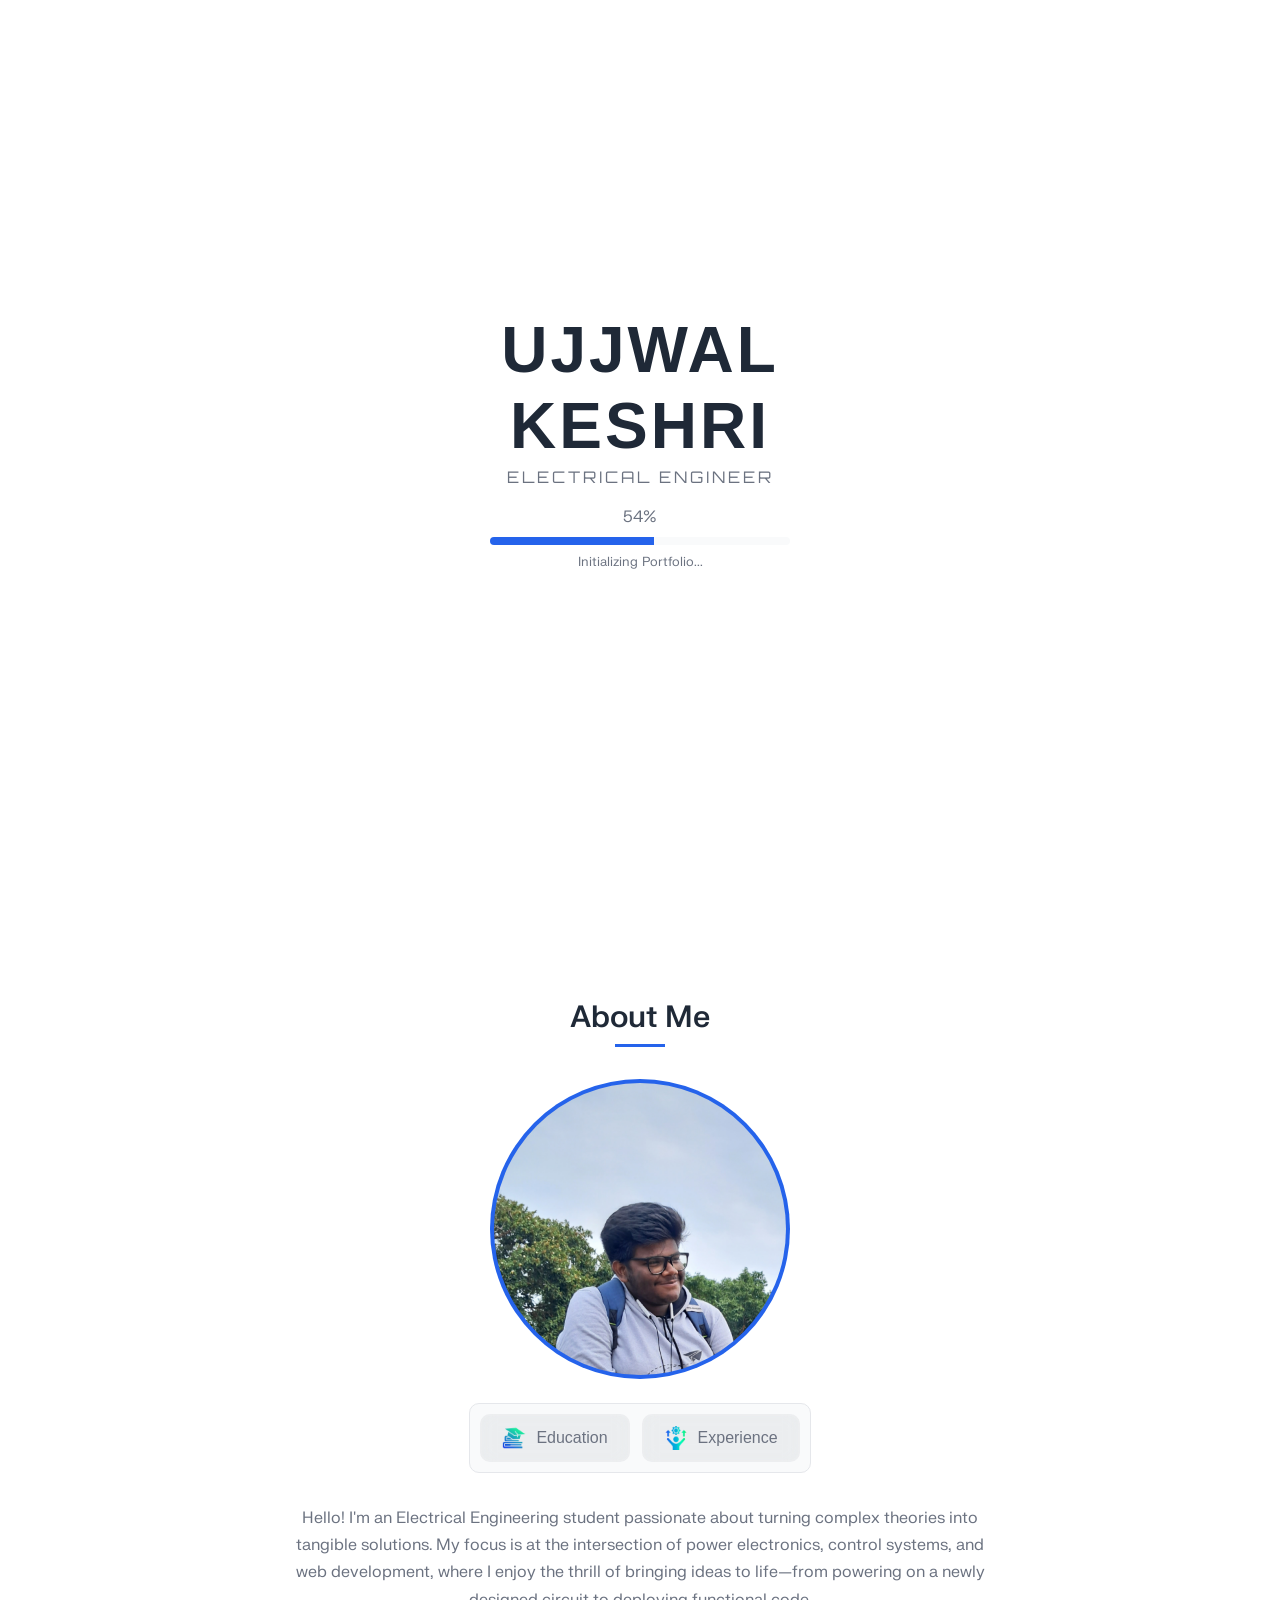
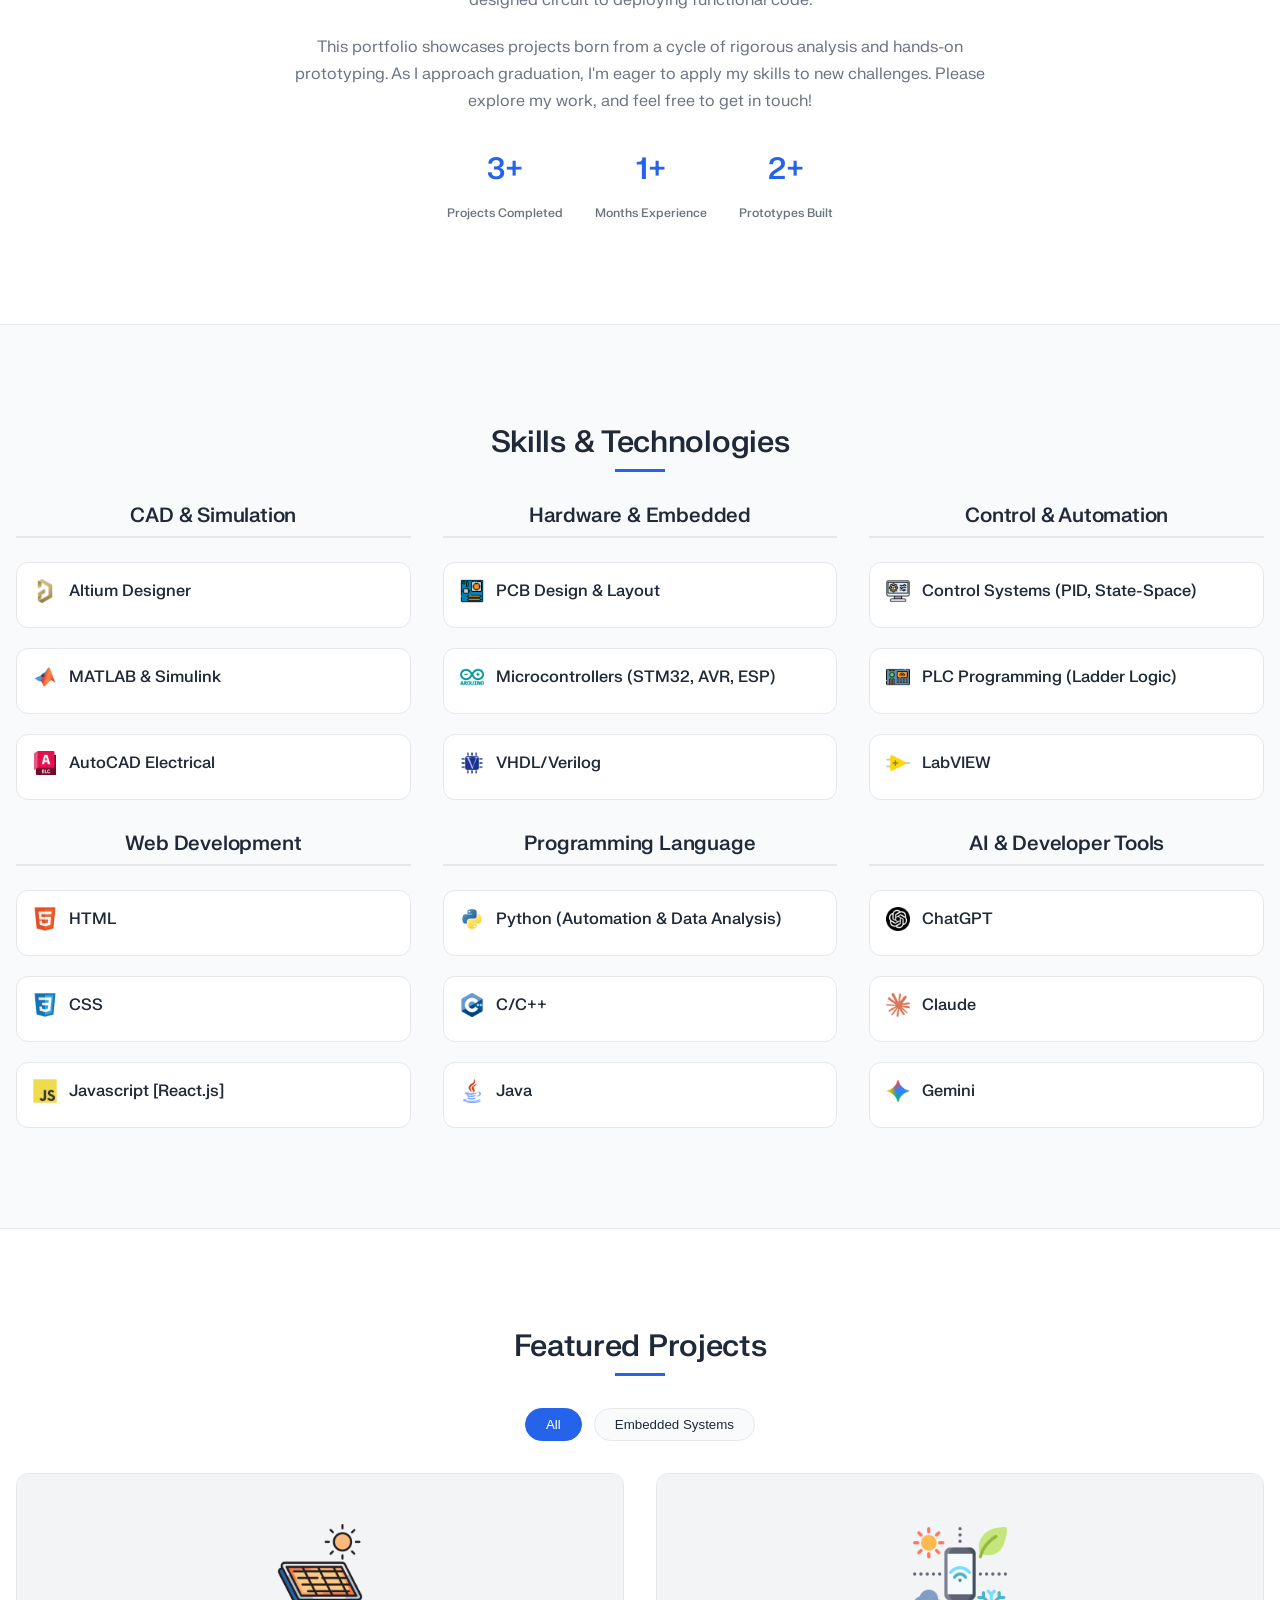
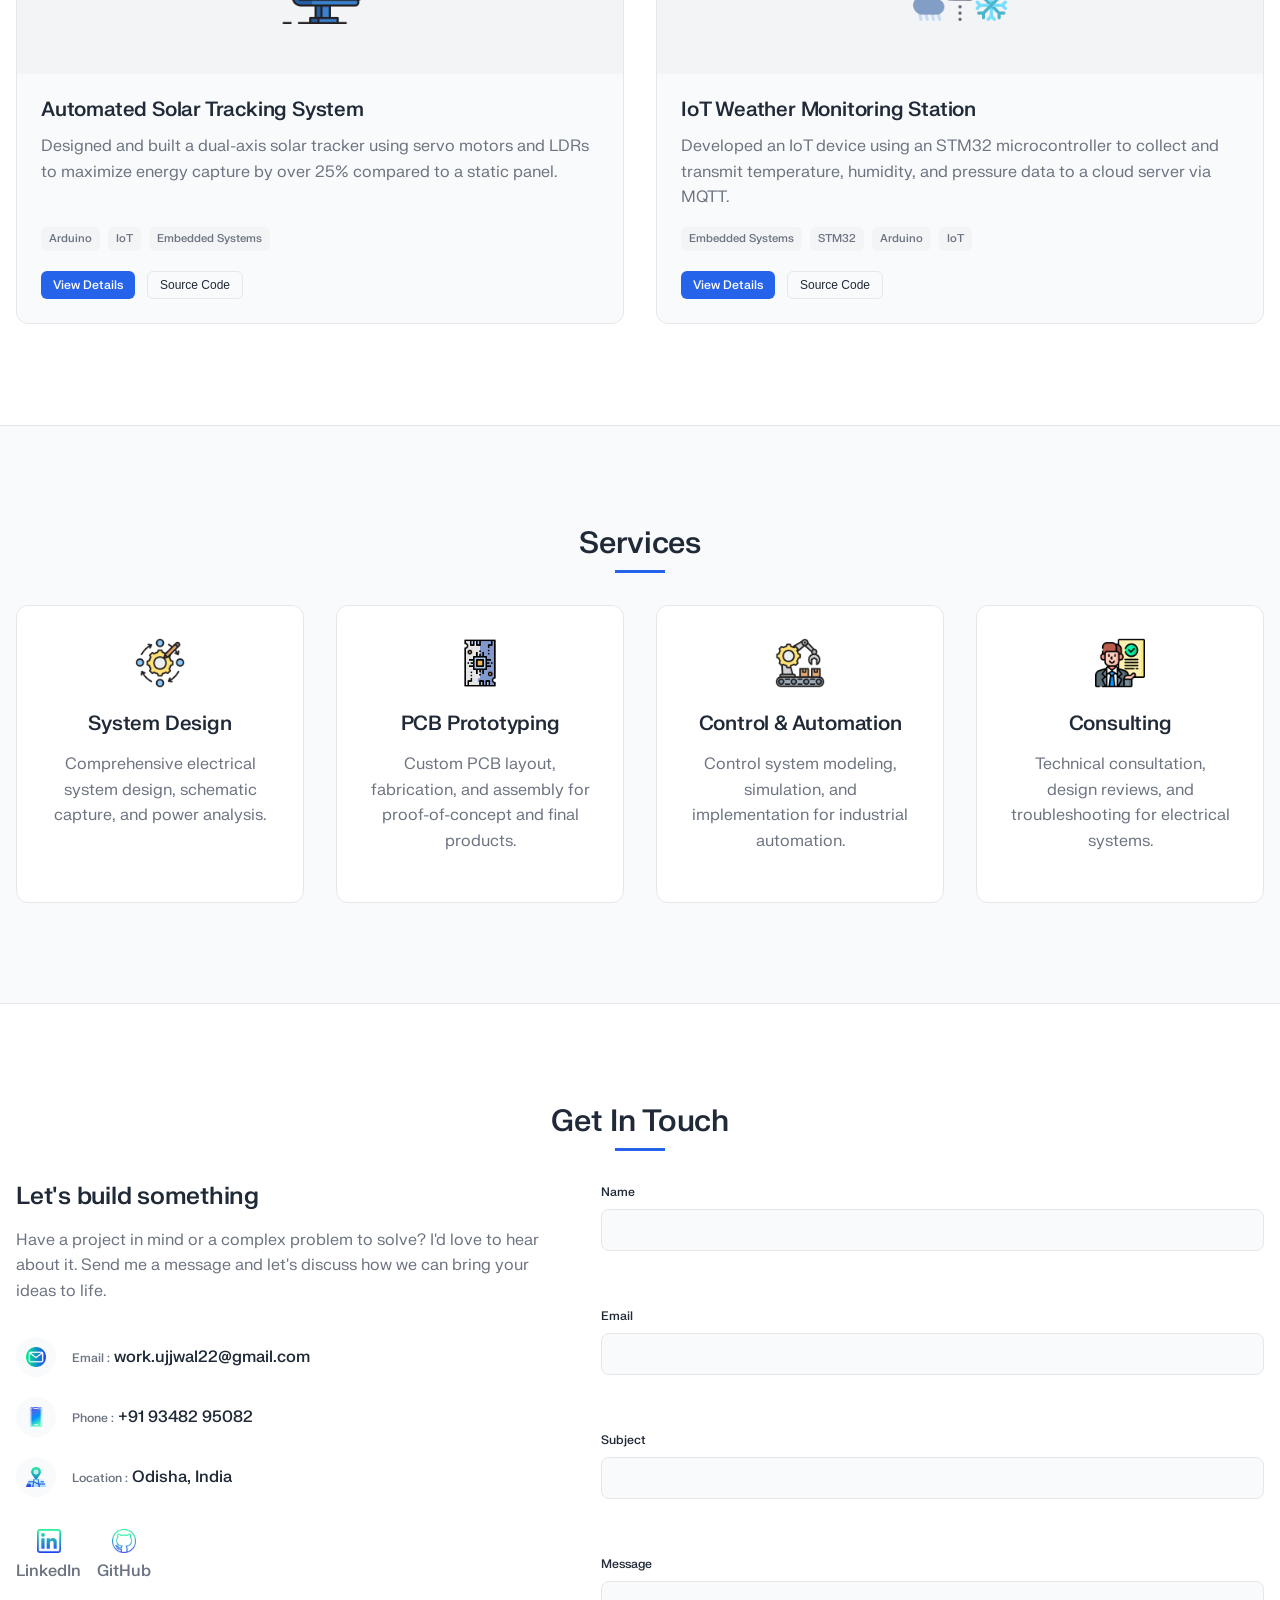
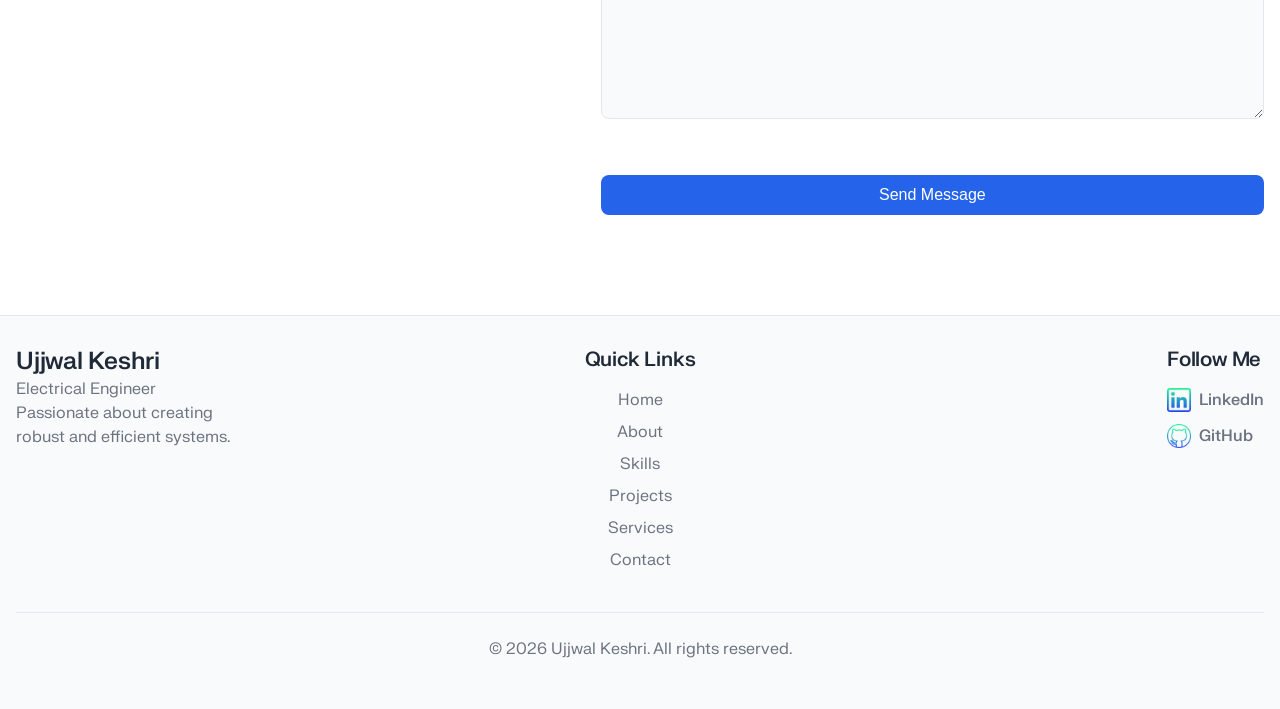
==== index.html @ c6203174 "updated the CV" ====
<!DOCTYPE html>
<html lang="en" class="homepage-theme">

<head>
    <meta charset="UTF-8">
    <meta name="viewport" content="width=device-width, initial-scale=1.0">
    <title>Ujjwal Keshri - Electrical Engineer</title>
    <link rel="icon" type="image/png" href="resources/logo.png">
    <link rel="preconnect" href="https://fonts.googleapis.com">
    <link rel="preconnect" href="https://fonts.gstatic.com" crossorigin>
    <link href="https://fonts.googleapis.com/css2?family=Orbitron:wght@700&display=swap" rel="stylesheet">

    <script>
        (function () {
            try {
                var theme = localStorage.getItem('theme');
                if (theme) {
                    document.documentElement.classList.add(theme + '-mode');
                } else if (window.matchMedia && window.matchMedia('(prefers-color-scheme: dark)').matches) {
                    document.documentElement.classList.add('dark-mode');
                } else {
                    document.documentElement.classList.add('light-mode');
                }
            } catch (e) {
                document.documentElement.classList.add('light-mode');
            }
        })();
    </script>

    <link rel="stylesheet" href="prism.css">
    <link rel="stylesheet" href="style.css">
    <link id="prism-theme" rel="stylesheet" href="prism-theme.css">
</head>

<body>
    <div class="cursor-dot"></div>
    <div class="cursor-circle"></div>
    <div class="loader" id="loader">
        <div class="loader__content">
            <div class="loader__brand">
                <h1 class="glitch" data-glitch="UJJWAL KESHRI">UJJWAL KESHRI</h1>
                <p>ELECTRICAL ENGINEER</p>
            </div>
            <div class="loader__progress-container">
                <span class="loader__percentage" id="loader-percentage">0%</span>
                <div class="loader__progress-bar">
                    <div class="loader__progress" id="loader-progress"></div>
                </div>
                <p class="loader__status">Initializing Portfolio...</p>
            </div>
        </div>
    </div>
    <header class="header">
        <nav class="nav container">
            <a href="index.html">
                <div class="nav__brand">
                    <h2>UK</h2>
                </div>
            </a>
            <ul class="nav__menu" id="nav-menu">
                <li class="nav__item">
                    <a href="#home" class="nav__link">Home</a>
                </li>
                <li class="nav__item">
                    <a href="#about" class="nav__link">About</a>
                </li>
                <li class="nav__item">
                    <a href="#skills" class="nav__link">Skills</a>
                </li>
                <li class="nav__item">
                    <a href="#projects" class="nav__link">Projects</a>
                </li>
                <li class="nav__item">
                    <a href="#services" class="nav__link">Services</a>
                </li>
                <li class="nav__item">
                    <a href="#contact" class="nav__link">Contact</a>
                </li>
            </ul>
            <div class="nav_right_cluster">
                <div class="switch-wrapper">
                    <input type="checkbox" id="theme-toggle" />
                    <label for="theme-toggle" class="toggle">
                        <span>
                            <svg viewBox="0 0 10 10">
                                <path
                                    d="M5,1 L5,1 C2.790861,1 1,2.790861 1,5 L1,5 C1,7.209139 2.790861,9 5,9 L5,9 C7.209139,9 9,7.209139 9,5 L9,5 C9,2.790861 7.209139,1 5,1 L5,9 L5,1 Z">
                                </path>
                            </svg>
                        </span>
                    </label>
                </div>
                <button class="nav__toggle" id="nav-toggle" aria-label="Toggle navigation menu" aria-expanded="false"
                    aria-controls="nav-menu">
                    <span></span>
                    <span></span>
                    <span></span>
                </button>
            </div>
        </nav>
    </header>

    <section class="hero" id="home">
        <video autoplay muted loop playsinline class="hero__video-background hero__video">
            <source src="resources/background.mp4" type="video/mp4">
            Your browser does not support the video tag.
        </video>

        <div class="hero__overlay"></div>

        <div class="hero__container container">
            <div class="hero__content">
                <div class="hero__text">
                    <h1 class="hero__title">UJJWAL KESHRI</h1>
                    <h2 class="hero__subtitle"><span id="typewriter-text"></span></h2>
                    <p class="hero__tagline">Engineering innovative solutions for power, control, and embedded systems.
                    </p>
                    <p class="hero__intro">I am an aspiring Electrical Engineering student with hands-on experience in
                        designing, simulating, and testing electrical systems gained through rigorous coursework and
                        academic projects. I am driven to create efficient and reliable solutions and am skilled in
                        circuit analysis and prototyping. Eager to apply my knowledge to complex engineering problems.
                    </p>
                    <div class="hero__buttons">
                        <a href="https://drive.google.com/file/d/1-zKA01mUkqQ2mLv1Q_eq_TTa1Uwo2LAO/view?usp=drive_link" target="_blank" rel="noopener noreferrer"
                            class="btn btn--secondary"><span>Download CV</span></a>
                        <a href="#contact" class="btn btn--outline">Contact Me</a>
                    </div>
                </div>
                <div class="hero__image">
                    <div class="hero__photo">
                        <div class="photo-placeholder">
                            <img src="resources/about-me.jpg" alt="Ujjwal Keshri">
                        </div>
                    </div>
                </div>
            </div>
        </div>
    </section>

    <section class="about" id="about">
        <div class="container">
            <h2 class="section__title">About Me</h2>
            <div class="about__container">
                <div class="about__image">
                    <div class="about__photo">
                        <div class="photo-placeholder">
                            <img src="resources/about-me.jpg" alt="About Ujjwal Keshri">
                        </div>
                    </div>
                    <div class="tab-buttons">
                        <button class="tab-btn" data-tab="education">
                            <div class="tab-btn__icon"><img src="resources/education.png" alt="Education Qualification">
                            </div>
                            <span class="tab-btn__text">Education</span>
                        </button>
                        <button class="tab-btn" data-tab="experience">
                            <div class="tab-btn__icon"><img src="resources/training.png" alt="Experience"> </div>
                            <span class="tab-btn__text">Experience</span>
                        </button>
                    </div>
                </div>

                <div class="about__content">
                    <div class="about__details-default">
                        <div class="about__text-wrapper">
                            <p class="about__text">
                                Hello! I'm an Electrical Engineering student passionate about turning complex theories
                                into
                                tangible solutions. My focus is at the intersection of power electronics, control
                                systems, and
                                web development, where I enjoy the thrill of bringing ideas to life—from powering on a
                                newly
                                designed circuit to deploying functional code.
                            </p>
                            <p class="about__text">
                                This portfolio showcases projects born from a cycle of rigorous analysis and hands-on
                                prototyping. As I approach graduation, I'm eager to apply my skills to new challenges.
                                Please
                                explore my work, and feel free to get in touch!
                            </p>
                        </div>
                        <div class="about__highlights">
                            <div class="highlight">
                                <span class="highlight__number" data-target="4">0+</span>
                                <span class="highlight__text">Projects Completed</span>
                            </div>
                            <div class="highlight">
                                <span class="highlight__number" data-target="1">0+</span>
                                <span class="highlight__text">Months Experience</span>
                            </div>
                            <div class="highlight">
                                <span class="highlight__number" data-target="2">0+</span>
                                <span class="highlight__text">Prototypes Built</span>
                            </div>
                        </div>
                    </div>

                    <div class="tab-content">
                        <button type="button" class="timeline-close-btn" aria-label="Close timeline">&times;</button>
                        <div class="timeline-section" id="education-content" data-tab="education">
                            <div class="timeline__item">
                                <h4 class="timeline__title">B.Tech in Electrical Engineering</h4>
                                <p class="timeline__subtitle">Odisha University of Technology and Research | Ghatikia,
                                    Bhubaneshwar, Odisha</p>
                                <p class="timeline__date">Sept 2023 - June 2027</p>
                                <ul class="timeline__description">
                                    <p>CGPA: 8.6/10 (Until 4th Semester)</p>
                                </ul>
                            </div>
                            <div class="timeline__item">
                                <h4 class="timeline__title">Senior Secondary (Class XII)</h4>
                                <p class="timeline__subtitle">DAV Public School | CDA-6, Cuttack, Odisha</p>
                                <p class="timeline__date">2022</p>
                                <ul class="timeline__description">
                                    <p>Stream: Science (PCMC)</p>
                                    <p>Percentage: 88.60%</p>
                                </ul>
                            </div>
                            <div class="timeline__item">
                                <h4 class="timeline__title">Higher Secondary (Class X)</h4>
                                <p class="timeline__subtitle">DAV Public School | CDA-6, Cuttack, Odisha</p>
                                <p class="timeline__date">2020</p>
                                <ul class="timeline__description">
                                    <p>Percentage: 89.80%</p>
                                </ul>
                            </div>
                        </div>
                        <div class="timeline-section" id="experience-content" data-tab="experience">
                            <div class="experience__timeline">
                                <h4 class="timeline__title">Electrical Engineering Intern (Industrial Trainee)</h4>
                                <p class="timeline__subtitle">Indian Oil Corporation Limited | SERPL, Bhubaneswar Pump
                                    Station (Jatni)</p>
                                <p class="timeline__date">June 2024 - July 2024</p>
                                <ul class="timeline__description">
                                    <li>Underwent training and prepared a project report on "Industrial Training" under
                                        the supervision of the Operations Manager.</li>
                                    <li>Assisted in the maintenance and troubleshooting of electrical systems and
                                        equipment at the SERPL, Bhubaneswar Pump Station.</li>
                                    <li>Gained practical experience with the operation and control of automated pumping
                                        systems within the pipelines division.</li>
                                </ul>
                                <div class="timline-buttons">
                                    <a href="https://drive.google.com/file/d/1E3f11haBX99K1AKoM7MiTgT2Gk7Y_iyB/view?usp=drive_link"
                                        target="_blank" rel="noopener noreferrer">
                                        <button class="btn btn--outline btn--icon btn--certificate"
                                            data-tab="certificate">
                                            <img src="resources/certificate.png" alt="Certificate Icon">
                                            <span>Certificate</span>
                                        </button>
                                    </a>
                                </div>
                            </div>
                        </div>
                    </div>
                </div>
            </div>
        </div>
    </section>

    <section class="skills" id="skills">
        <div class="container">
            <h2 class="section__title">Skills & Technologies</h2>
            <div class="skills__container">
                <div class="skills__category">
                    <h3 class="skills__category-title">CAD & Simulation</h3>
                    <div class="skills__list">
                        <div class="skill" data-skill="Altium Designer" data-level="90">
                            <div class="skill__info">
                                <div class="skill__identity">
                                    <img src="resources/altium.png" alt="Altium Designer" class="skill__icon">
                                    <span class="skill__name">Altium Designer</span>
                                </div>
                                <span class="skill__percentage">90%</span>
                            </div>
                            <div class="skill__bar">
                                <div class="skill__progress"></div>
                            </div>
                        </div>
                        <div class="skill" data-skill="MATLAB & Simulink" data-level="88">
                            <div class="skill__info">
                                <div class="skill__identity">
                                    <img src="resources/matlab.png" alt="MATLAB & Simulink" class="skill__icon">
                                    <span class="skill__name">MATLAB & Simulink</span>
                                </div>
                                <span class="skill__percentage">88%</span>
                            </div>
                            <div class="skill__bar">
                                <div class="skill__progress"></div>
                            </div>
                        </div>
                        <div class="skill" data-skill="AutoCAD Electrical" data-level="85">
                            <div class="skill__info">
                                <div class="skill__identity">
                                    <img src="resources/autocadelectrical.png" alt="AutoCAD Electrical"
                                        class="skill__icon">
                                    <span class="skill__name">AutoCAD Electrical</span>
                                </div>
                                <span class="skill__percentage">85%</span>
                            </div>
                            <div class="skill__bar">
                                <div class="skill__progress"></div>
                            </div>
                        </div>
                    </div>
                </div>

                <div class="skills__category">
                    <h3 class="skills__category-title">Hardware & Embedded</h3>
                    <div class="skills__list">
                        <div class="skill" data-skill="PCB Design" data-level="92">
                            <div class="skill__info">
                                <div class="skill__identity">
                                    <img src="resources/fabrication.png" alt="PCB Design & Layout" class="skill__icon">
                                    <span class="skill__name">PCB Design & Layout</span>
                                </div>
                                <span class="skill__percentage">92%</span>
                            </div>
                            <div class="skill__bar">
                                <div class="skill__progress"></div>
                            </div>
                        </div>
                        <div class="skill" data-skill="Microcontrollers (STM32, AVR)" data-level="90">
                            <div class="skill__info">
                                <div class="skill__identity">
                                    <img src="resources/Arduino.png" alt="Microcontrollers (STM32, AVR, ESP)"
                                        class="skill__icon">
                                    <span class="skill__name">Microcontrollers (STM32, AVR, ESP)</span>
                                </div>
                                <span class="skill__percentage">90%</span>
                            </div>
                            <div class="skill__bar">
                                <div class="skill__progress"></div>
                            </div>
                        </div>

                        <div class="skill" data-skill="VHDL/Verilog" data-level="80">
                            <div class="skill__info">
                                <div class="skill__identity">
                                    <img src="resources/verilog.png" alt="VHDL/Verilog" class="skill__icon">
                                    <span class="skill__name">VHDL/Verilog</span>
                                </div>
                                <span class="skill__percentage">80%</span>
                            </div>
                            <div class="skill__bar">
                                <div class="skill__progress"></div>
                            </div>
                        </div>
                    </div>
                </div>

                <div class="skills__category">
                    <h3 class="skills__category-title">Control & Automation</h3>
                    <div class="skills__list">
                        <div class="skill" data-skill="Control Systems" data-level="88">
                            <div class="skill__info">
                                <div class="skill__identity">
                                    <img src="resources/controlsystem.png" alt="Control Systems (PID, State-Space)"
                                        class="skill__icon">
                                    <span class="skill__name">Control Systems (PID, State-Space)</span>
                                </div>
                                <span class="skill__percentage">88%</span>
                            </div>
                            <div class="skill__bar">
                                <div class="skill__progress"></div>
                            </div>
                        </div>
                        <div class="skill" data-skill="PLC Programming" data-level="82">
                            <div class="skill__info">
                                <div class="skill__identity">
                                    <img src="resources/plc.png" alt="PLC Programming (Ladder Logic)"
                                        class="skill__icon">
                                    <span class="skill__name">PLC Programming (Ladder Logic)</span>
                                </div>
                                <span class="skill__percentage">82%</span>
                            </div>
                            <div class="skill__bar">
                                <div class="skill__progress"></div>
                            </div>
                        </div>
                        <div class="skill" data-skill="LabVIEW" data-level="78">
                            <div class="skill__info">
                                <div class="skill__identity">
                                    <img src="resources/LabVIEW.png" alt="LabVIEW" class="skill__icon">
                                    <span class="skill__name">LabVIEW</span>
                                </div>
                                <span class="skill__percentage">78%</span>
                            </div>
                            <div class="skill__bar">
                                <div class="skill__progress"></div>
                            </div>
                        </div>

                    </div>
                </div>

                <div class="skills__category">
                    <h3 class="skills__category-title">Web Development</h3>
                    <div class="skills__list">
                        <div class="skill" data-skill="HTML" data-level="90">
                            <div class="skill__info">
                                <div class="skill__identity">
                                    <img src="resources/HTML5.png" alt="HTML" class="skill__icon">
                                    <span class="skill__name">HTML</span>
                                </div>
                                <span class="skill__percentage">90%</span>
                            </div>
                            <div class="skill__bar">
                                <div class="skill__progress"></div>
                            </div>
                        </div>
                        <div class="skill" data-skill="CSS" data-level="75">
                            <div class="skill__info">
                                <div class="skill__identity">
                                    <img src="resources/CSS3.png" alt="CSS" class="skill__icon">
                                    <span class="skill__name">CSS</span>
                                </div>
                                <span class="skill__percentage">75%</span>
                            </div>
                            <div class="skill__bar">
                                <div class="skill__progress"></div>
                            </div>
                        </div>
                        <div class="skill" data-skill="Javascript" data-level="70">
                            <div class="skill__info">
                                <div class="skill__identity">
                                    <img src="resources/JavaScript.png" alt="Javascript [React.js]" class="skill__icon">
                                    <span class="skill__name">Javascript [React.js]</span>
                                </div>
                                <span class="skill__percentage">70%</span>
                            </div>
                            <div class="skill__bar">
                                <div class="skill__progress"></div>
                            </div>
                        </div>
                    </div>
                </div>

                <div class="skills__category">
                    <h3 class="skills__category-title">Programming Language</h3>
                    <div class="skills__list">
                        <div class="skill" data-skill="Python (Automation)" data-level="75">
                            <div class="skill__info">
                                <div class="skill__identity">
                                    <img src="resources/python.png" alt="Python (Automation & Data Analysis)"
                                        class="skill__icon">
                                    <span class="skill__name">Python (Automation & Data Analysis)</span>
                                </div>
                                <span class="skill__percentage">75%</span>
                            </div>
                            <div class="skill__bar">
                                <div class="skill__progress"></div>
                            </div>
                        </div>
                        <div class="skill" data-skill="C/C++" data-level="85">
                            <div class="skill__info">
                                <div class="skill__identity">
                                    <img src="resources/c-.png" alt="C/C++" class="skill__icon">
                                    <span class="skill__name">C/C++</span>
                                </div>
                                <span class="skill__percentage">85%</span>
                            </div>
                            <div class="skill__bar">
                                <div class="skill__progress"></div>
                            </div>
                        </div>
                        <div class="skill" data-skill="Java" data-level="70">
                            <div class="skill__info">
                                <div class="skill__identity">
                                    <img src="resources/java.png" alt="Java" class="skill__icon">
                                    <span class="skill__name">Java</span>
                                </div>
                                <span class="skill__percentage">70%</span>
                            </div>
                            <div class="skill__bar">
                                <div class="skill__progress"></div>
                            </div>
                        </div>
                    </div>
                </div>

                <div class="skills__category">
                    <h3 class="skills__category-title">AI & Developer Tools</h3>
                    <div class="skills__list">
                        <div class="skill" data-skill="ChatGPT" data-level="80">
                            <div class="skill__info">
                                <div class="skill__identity">
                                    <img src="resources/chatgpt.png" alt="ChatGPT" class="skill__icon">
                                    <span class="skill__name">ChatGPT</span>
                                </div>
                                <span class="skill__percentage">80%</span>
                            </div>
                            <div class="skill__bar">
                                <div class="skill__progress"></div>
                            </div>
                        </div>
                        <div class="skill" data-skill="Claude" data-level="80">
                            <div class="skill__info">
                                <div class="skill__identity">
                                    <img src="resources/claude.png" alt="Claude" class="skill__icon">
                                    <span class="skill__name">Claude</span>
                                </div>
                                <span class="skill__percentage">80%</span>
                            </div>
                            <div class="skill__bar">
                                <div class="skill__progress"></div>
                            </div>
                        </div>
                        <div class="skill" data-skill="Gemini" data-level="80">
                            <div class="skill__info">
                                <div class="skill__identity">
                                    <img src="resources/gemini.png" alt="Gemini" class="skill__icon">
                                    <span class="skill__name">Gemini</span>
                                </div>
                                <span class="skill__percentage">80%</span>
                            </div>
                            <div class="skill__bar">
                                <div class="skill__progress"></div>
                            </div>
                        </div>
                    </div>
                </div>

            </div>
        </div>
    </section>

    <section class="projects" id="projects">
        <div class="container">
            <h2 class="section__title">Featured Projects</h2>
            <div class="projects__filters">
                <button class="filter-btn active" data-filter="all">All</button>
                <button class="filter-btn" data-filter="embedded">Embedded Systems</button>
            </div>
            <div class="projects__grid">
                <div class="project-card" data-category="embedded">
                    <div class="project-card__image">
                        <div class="project-placeholder"> <img src="resources/solar.png" alt="solar tracking"> </div>
                    </div>
                    <div class="project-card__content">
                        <h3 class="project-card__title">Automated Solar Tracking System</h3>
                        <p class="project-card__description">Designed and built a dual-axis solar tracker using servo
                            motors and LDRs to maximize energy capture by over 25% compared to a static panel.</p>
                        <div class="project-card__tags">
                            <span class="tag">Arduino</span>
                            <span class="tag">IoT</span>
                            <span class="tag">Embedded Systems</span>
                        </div>
                        <div class="project-card__buttons">
                            <a href="https://github.com/RustyUjjwal/Automated-Solar-Tracking-System.git" target="_blank"
                                rel="noopener noreferrer" class="btn btn--sm btn--secondary">View Details</a>
                            <button class="btn btn--sm btn--outline source-code-btn" data-project="solarTracker">Source
                                Code</button>
                        </div>
                    </div>
                </div>

                <div class="project-card" data-category="embedded">
                    <div class="project-card__image">
                        <div class="project-placeholder"> <img src="resources/weather.png"
                                alt="Weather Monitoring Station"> </div>
                    </div>
                    <div class="project-card__content">
                        <h3 class="project-card__title">IoT Weather Monitoring Station</h3>
                        <p class="project-card__description">Developed an IoT device using an STM32 microcontroller to
                            collect and transmit temperature, humidity, and pressure data to a cloud server via MQTT.
                        </p>
                        <div class="project-card__tags">
                            <span class="tag">Embedded Systems</span>
                            <span class="tag">STM32</span>
                            <span class="tag">Arduino</span>
                            <span class="tag">IoT</span>
                        </div>
                        <div class="project-card__buttons">
                            <a href="https://github.com/RustyUjjwal/IoT-Weather-Monitoring-Station.git" target="_blank"
                                rel="noopener noreferrer" class="btn btn--sm btn--secondary">View Details</a>
                            <button class="btn btn--sm btn--outline source-code-btn" data-project="iotWeather">Source
                                Code</button>
                        </div>
                    </div>
                </div>

            </div>
        </div>
    </section>

    <section class="services" id="services">
        <div class="container">
            <h2 class="section__title">Services</h2>
            <div class="services__grid">
                <div class="service-card">
                    <div class="service-card__icon"><img src="resources/system.png" alt="System Design"></div>
                    <h3 class="service-card__title">System Design</h3>
                    <p class="service-card__description">Comprehensive electrical system design, schematic capture, and
                        power analysis.</p>
                </div>
                <div class="service-card">
                    <div class="service-card__icon"><img src="resources/pcb.png" alt="PCB Prototyping"></div>
                    <h3 class="service-card__title">PCB Prototyping</h3>
                    <p class="service-card__description">Custom PCB layout, fabrication, and assembly for
                        proof-of-concept and final products.</p>
                </div>
                <div class="service-card">
                    <div class="service-card__icon"><img src="resources/automation.png" alt="Control & Automation">
                    </div>
                    <h3 class="service-card__title">Control & Automation</h3>
                    <p class="service-card__description">Control system modeling, simulation, and implementation for
                        industrial automation.</p>
                </div>
                <div class="service-card">
                    <div class="service-card__icon"><img src="resources/consultant.png" alt="Consulting"></div>
                    <h3 class="service-card__title">Consulting</h3>
                    <p class="service-card__description">Technical consultation, design reviews, and troubleshooting for
                        electrical systems.</p>
                </div>
            </div>
        </div>
    </section>

    <section class="contact" id="contact">
        <div class="container">
            <h2 class="section__title">Get In Touch</h2>
            <div class="contact__container">
                <div class="contact__info">
                    <h3>Let's build something</h3>
                    <p>Have a project in mind or a complex problem to solve? I'd love to hear about it. Send me a
                        message and let's discuss how we can bring your ideas to life.</p>

                    <div class="contact__details">
                        <div class="contact__item">
                            <span class="contact__icon"> <img src="resources/email.png" alt="Email"></span>
                            <div class="contact__text">
                                <span class="contact__label">Email :</span>
                                <span class="contact__value">work.ujjwal22@gmail.com</span>
                            </div>
                        </div>
                        <div class="contact__item">
                            <span class="contact__icon"><img src="resources/mobile.png" alt="Mobile"></span>
                            <div class="contact__text">
                                <span class="contact__label">Phone :</span>
                                <span class="contact__value">+91 93482 95082</span>
                            </div>
                        </div>
                        <div class="contact__item">
                            <span class="contact__icon"><img src="resources/location.png" alt="Location"></span>
                            <div class="contact__text">
                                <span class="contact__label">Location :</span>
                                <span class="contact__value">Odisha, India</span>
                            </div>
                        </div>
                    </div>

                    <div class="contact__social">
                        <a href="https://www.linkedin.com/in/keshriujjwal/" target="_blank" class="social-link"
                            title="LinkedIn">
                            <img src="resources/linkedin-icon.png" class="social-link linkedin-link"
                                alt="LinkedIn Profile">
                            <span>LinkedIn</span>
                        </a>
                        <a href="https://github.com/RustyUjjwal" target="_blank" class="social-link github-link"
                            title="GitHub">
                            <img src="resources/github-icon.png" alt="GitHub Profile">
                            <span>GitHub</span>
                        </a>
                    </div>
                </div>

                <form class="contact__form" id="contact-form">
                    <input type="hidden" name="access_key" value="f7c15a7a-4ddb-4a46-9fb8-ebc34a2d137b">

                    <div class="form-group">
                        <label for="name" class="form-label">Name</label>
                        <input type="text" id="name" name="name" class="form-control" required>
                        <span class="error-message" id="name-error"></span>
                    </div>
                    <div class="form-group">
                        <label for="email" class="form-label">Email</label>
                        <input type="email" id="email" name="email" class="form-control" required>
                        <span class="error-message" id="email-error"></span>
                    </div>
                    <div class="form-group">
                        <label for="subject" class="form-label">Subject</label>
                        <input type="text" id="subject" name="subject" class="form-control" required>
                        <span class="error-message" id="subject-error"></span>
                    </div>
                    <div class="form-group">
                        <label for="message" class="form-label">Message</label>
                        <textarea id="message" name="message" class="form-control" rows="5" required></textarea>
                        <span class="error-message" id="message-error"></span>
                    </div>
                    <button type="submit" class="btn btn--primary btn--full-width">Send Message</button>
                </form>
            </div>
        </div>
    </section>

    <footer class="footer">
        <div class="container">
            <div class="footer__content">
                <div class="footer__info">
                    <h3>Ujjwal Keshri</h3>
                    <p>Electrical Engineer<br>Passionate about creating</br>robust and efficient systems.</p>
                </div>
                <div class="footer__links">
                    <h4>Quick Links</h4>
                    <ul>
                        <li><a href="#home">Home</a></li>
                        <li><a href="#about">About</a></li>
                        <li><a href="#skills">Skills</a></li>
                        <li><a href="#projects">Projects</a></li>
                        <li><a href="#services">Services</a></li>
                        <li><a href="#contact">Contact</a></li>
                    </ul>
                </div>
                <div class="footer__social">
                    <h4>Follow Me</h4>
                    <div class="social-links">
                        <a href="https://www.linkedin.com/in/keshriujjwal/" target="_blank"
                            class="social-link linkedin-link" title="LinkedIn">
                            <img src="resources/linkedin-icon.png" alt="LinkedIn Profile">
                            <span>LinkedIn</span>
                        </a>
                        <a href="https://github.com/RustyUjjwal" target="_blank" class="social-link github-link"
                            title="GitHub Profile">
                            <img src="resources/github-icon.png" alt="GitHub Profile">
                            <span>GitHub</span>
                        </a>
                    </div>
                </div>
            </div>
            <div class="footer__bottom">
                <p>&copy; <span id="copyright-year">2025</span> Ujjwal Keshri. All rights reserved.</p>
            </div>
        </div>
    </footer>

    <div id="code-modal" class="modal-overlay hidden">
        <div class="modal-content">
            <button id="modal-close-btn" class="modal-close-btn">&times;</button>

            <div class="w-full max-w-4xl mx-auto">
                <div class="modal-title-header pb-4 border-b border-gray-700">
                    <h1 id="modal-project-title" class="text-xl sm:text-2xl font-bold text-white"></h1>
                </div>

                <div id="modal-tabs-container"
                    class="code-lang-tabs flex space-x-4 px-1 py-3 border-b border-gray-700 overflow-x-auto">
                </div>

                <pre id="modal-code-block-pre" class="line-numbers"
                    data-prismjs-copy-timeout="1500"><code id="modal-code-block-code"></code></pre>
            </div>
        </div>
    </div>

    <script src="prism.js"></script>
    <script src="app.js"></script>
</body>


</html>
---- style.css ----
/* ===== Animation Frames ====== */
@keyframes blink-caret {

  from,
  to {
    border-color: transparent;
  }

  50% {
    border-color: var(--color-primary);
  }
}

@keyframes contentFadeIn {
  from {
    opacity: 0;
    transform: translateY(15px);
  }

  to {
    opacity: 1;
    transform: translateY(0);
  }
}

@keyframes noise-before {
   0% { clip: rect(61px, 9999px, 52px, 0); }
   5% { clip: rect(33px, 9999px, 144px, 0); }
   10% { clip: rect(121px, 9999px, 115px, 0); }
   15% { clip: rect(144px, 9999px, 162px, 0); }
   20% { clip: rect(62px, 9999px, 180px, 0); }
   25% { clip: rect(34px, 9999px, 42px, 0); }
   30% { clip: rect(147px, 9999px, 179px, 0); }
   35% { clip: rect(99px, 9999px, 63px, 0); }
   40% { clip: rect(188px, 9999px, 122px, 0); }
   45% { clip: rect(154px, 9999px, 14px, 0); }
   50% { clip: rect(63px, 9999px, 37px, 0); }
   55% { clip: rect(161px, 9999px, 147px, 0); }
   60% { clip: rect(109px, 9999px, 175px, 0); }
   65% { clip: rect(157px, 9999px, 88px, 0); }
   70% { clip: rect(173px, 9999px, 131px, 0); }
   75% { clip: rect(62px, 9999px, 70px, 0); }
   80% { clip: rect(24px, 9999px, 153px, 0); }
   85% { clip: rect(138px, 9999px, 40px, 0); }
   90% { clip: rect(79px, 9999px, 136px, 0); }
   95% { clip: rect(25px, 9999px, 34px, 0); }
   100% { clip: rect(173px, 9999px, 166px, 0); }
}

@keyframes noise-after {
   0% { clip: rect(26px, 9999px, 33px, 0); }
   5% { clip: rect(140px, 9999px, 198px, 0); }
   10% { clip: rect(184px, 9999px, 89px, 0); }
   15% { clip: rect(121px, 9999px, 6px, 0); }
   20% { clip: rect(181px, 9999px, 99px, 0); }
   25% { clip: rect(154px, 9999px, 133px, 0); }
   30% { clip: rect(134px, 9999px, 169px, 0); }
   35% { clip: rect(26px, 9999px, 187px, 0); }
   40% { clip: rect(147px, 9999px, 137px, 0); }
   45% { clip: rect(31px, 9999px, 52px, 0); }
   50% { clip: rect(191px, 9999px, 109px, 0); }
   55% { clip: rect(74px, 9999px, 54px, 0); }
   60% { clip: rect(145px, 9999px, 75px, 0); }
   65% { clip: rect(153px, 9999px, 198px, 0); }
   70% { clip: rect(99px, 9999px, 136px, 0); }
   75% { clip: rect(118px, 9999px, 192px, 0); }
   80% { clip: rect(1px, 9999px, 83px, 0); }
   85% { clip: rect(145px, 9999px, 98px, 0); }
   90% { clip: rect(121px, 9999px, 154px, 0); }
   95% { clip: rect(156px, 9999px, 44px, 0); }
   100% { clip: rect(67px, 9999px, 122px, 0); }
}

/* ===== Font Set ====== */
@font-face {
  font-family: 'FKGroteskNeue';
  src: url('fonts/FKGroteskNeue.woff2') format('woff2'),
       url('fonts/FKGroteskNeue.woff') format('woff');
  font-display: swap;
}

@font-face {
  font-family: 'valorant';
  src: url('fonts/ValorantFont.ttf') format('truetype');
  font-display: swap;

}

:root {
  /* ===== Primitive Color Tokens ====== */
  --color-white: rgba(255, 255, 255, 1);
  --color-black: rgba(0, 0, 0, 1);
  --color-gray-50: rgba(249, 250, 251, 1);
  --color-gray-100: rgba(243, 244, 246, 1);
  --color-gray-200: rgba(229, 231, 235, 1);
  --color-gray-300: rgba(209, 213, 219, 1);
  --color-gray-400: rgba(156, 163, 175, 1);
  --color-gray-500: rgba(107, 114, 128, 1);
  --color-gray-600: rgba(75, 85, 99, 1);
  --color-gray-700: rgba(55, 65, 81, 1);
  --color-gray-800: rgba(31, 41, 55, 1);
  --color-gray-900: rgba(17, 24, 39, 1);

  --color-blue-400: rgba(96, 165, 250, 1);
  --color-blue-500: rgba(59, 130, 246, 1);
  --color-blue-600: rgba(37, 99, 235, 1);
  --color-blue-700: rgba(29, 78, 216, 1);

  --color-red-500: rgba(239, 68, 68, 1);
  --color-red-400: rgba(248, 113, 113, 1);

  /* ===== RGB versions for opacity control ====== */
  --color-blue-500-rgb: 59, 130, 246;
  --color-blue-400-rgb: 96, 165, 250;
  --color-gray-800-rgb: 31, 41, 55;
  --color-gray-900-rgb: 17, 24, 39;
  --color-red-500-rgb: 239, 68, 68;
  --color-red-400-rgb: 248, 113, 113;

  /* ===== Common style patterns ====== */
  --shadow-focus: 0 0 0 3px var(--color-focus-ring);
  --outline-focus: 2px solid var(--color-primary);
  --icon-select-caret-light: url("data:image/svg+xml,%3Csvg xmlns='http://www.w3.org/2000/svg' width='16' height='16' viewBox='0 0 24 24' fill='none' stroke='%23374151' stroke-width='2' stroke-linecap='round' stroke-linejoin='round'%3E%3Cpolyline points='6 9 12 15 18 9'%3E%3C/polyline%3E%3C/svg%3E");
  --icon-select-caret-dark: url("data:image/svg+xml,%3Csvg xmlns='http://www.w3.org/2000/svg' width='16' height='16' viewBox='0 0 24 24' fill='none' stroke='%23d1d5db' stroke-width='2' stroke-linecap='round' stroke-linejoin='round'%3E%3Cpolyline points='6 9 12 15 18 9'%3E%3C/polyline%3E%3C/svg%3E");

  /* ===== Typography ====== */
  --font-family-base: "FKGroteskNeue", "Geist", "Inter", -apple-system,
    BlinkMacSystemFont, "Segoe UI", Roboto, sans-serif;
  --font-family-mono: "Berkeley Mono", ui-monospace, SFMono-Regular, Menlo,
    Monaco, Consolas, monospace;
  --font-size-xs: 11px;
  --font-size-sm: 12px;
  --font-size-base: 16px;
  --font-size-md: 16px;
  --font-size-lg: 18px;
  --font-size-xl: 20px;
  --font-size-2xl: 24px;
  --font-size-3xl: 30px;
  --font-size-4xl: clamp(2rem, 2.5rem + 2vw, 44px);
  --font-weight-normal: 400;
  --font-weight-medium: 500;
  --font-weight-semibold: 550;
  --font-weight-bold: 600;
  --line-height-tight: 1.2;
  --line-height-normal: 1.5;
  --letter-spacing-tight: -0.01em;

  /* ===== Spacing ====== */
  --space-0: 0;
  --space-1: 1px;
  --space-2: 2px;
  --space-4: 4px;
  --space-6: 6px;
  --space-8: 8px;
  --space-10: 10px;
  --space-12: 12px;
  --space-16: 16px;
  --space-20: 20px;
  --space-24: 24px;
  --space-32: 32px;

  /* ===== Border Radius ====== */
  --radius-sm: 6px;
  --radius-base: 8px;
  --radius-md: 10px;
  --radius-lg: 12px;
  --radius-full: 9999px;

  /* ===== Shadows ====== */
  --shadow-xs: 0 1px 2px rgba(0, 0, 0, 0.02);
  --shadow-sm: 0 1px 3px rgba(0, 0, 0, 0.04), 0 1px 2px rgba(0, 0, 0, 0.02);
  --shadow-md: 0 4px 6px -1px rgba(0, 0, 0, 0.04),
    0 2px 4px -1px rgba(0, 0, 0, 0.02);
  --shadow-lg: 0 10px 15px -3px rgba(0, 0, 0, 0.04),
    0 4px 6px -2px rgba(0, 0, 0, 0.02);
  --shadow-inset-sm: inset 0 1px 0 rgba(255, 255, 255, 0.15),
    inset 0 -1px 0 rgba(0, 0, 0, 0.03);

  /* ===== Animation Time ====== */
  --anim-duration-fast: 150ms;
  --anim-duration-normal: 250ms;
  --anim-ease-standard: cubic-bezier(0.16, 1, 0.3, 1);

  /* ===== Layout ====== */
  --container-sm: 640px;
  --container-md: 768px;
  --container-lg: 1024px;
  --container-xl: 1280px;
}

/* ===== Light mode colors ====== */
body.light-mode {
  --color-background: var(--color-white);
  --color-surface: var(--color-gray-50);
  --color-text: var(--color-gray-800);
  --color-text-secondary: var(--color-gray-500);
  --color-primary: var(--color-blue-600);
  --color-primary-hover: var(--color-blue-700);
  --color-primary-active: var(--color-blue-700);
  --color-secondary: var(--color-gray-100);
  --color-secondary-hover: var(--color-gray-200);
  --color-secondary-active: var(--color-gray-300);
  --color-border: var(--color-gray-200);
  --color-btn-primary-text: var(--color-white);
  --color-btn-secondary-text: rgb(0, 0, 0);
  --color-btn-background: rgba(17, 24, 39, 0.055);
  --color-card-border: var(--color-gray-200);
  --color-card-border-inner: var(--color-gray-200);
  --color-error: var(--color-red-500);
  --color-focus-ring: rgba(var(--color-blue-500-rgb), 0.4);
  --shadow-inset-sm: inset 0 1px 0 rgba(255, 255, 255, 0.15),
    inset 0 -1px 0 rgba(0, 0, 0, 0.03);
  --color-btn-secondary-hover-text: var(--color-black);
  --toggle-colour:var(--color-white);
}

/* ===== Dark mode colors ====== */
body.dark-mode {
  --color-background: var(--color-gray-900);
  --color-surface: var(--color-gray-800);
  --color-text: var(--color-gray-200);
  --color-text-secondary: var(--color-gray-400);
  --color-primary: var(--color-blue-400);
  --color-primary-hover: var(--color-blue-500);
  --color-primary-active: var(--color-blue-500);
  --color-secondary: rgba(255, 255, 255, 0.05);
  --color-secondary-hover: rgba(255, 255, 255, 0.1);
  --color-secondary-active: rgba(255, 255, 255, 0.15);
  --color-border: var(--color-gray-700);
  --color-btn-primary-text: var(--color-gray-900);
  --color-btn-secondary-text: rgb(255, 255, 255);
  --color-btn-background: rgba(17, 24, 39, 0.3);
  --color-card-border: var(--color-gray-700);
  --color-card-border-inner: var(--color-gray-700);
  --color-error: var(--color-red-400);
  --color-focus-ring: rgba(var(--color-blue-400-rgb), 0.4);
  --shadow-inset-sm: inset 0 1px 0 rgba(255, 255, 255, 0.1),
    inset 0 -1px 0 rgba(0, 0, 0, 0.15);
  --color-btn-secondary-hover-text: var(--color-white);
  --toggle-colour:var(--color-gray-400);
}

/* ===== Base styles ====== */
html {
  font-size: var(--font-size-base);
  font-family: var(--font-family-base);
  line-height: var(--line-height-normal);
  -webkit-font-smoothing: antialiased;
  -moz-osx-font-smoothing: grayscale;
  box-sizing: border-box;
  scroll-behavior: smooth;
}

body {
  margin: 0;
  padding: 0;
  color: var(--color-text);
  background-color: var(--color-background);
  transition: background-color var(--anim-duration-normal), color var(--anim-duration-normal);
}

body.no-scroll {
  overflow: hidden;
}

*,
*::before,
*::after {
  box-sizing: inherit;
}

/* ===== Typography ====== */
h1,
h2,
h3,
h4,
h5,
h6 {
  margin: 0;
  font-weight: var(--font-weight-semibold);
  line-height: var(--line-height-tight);
  color: var(--color-text);
  letter-spacing: var(--letter-spacing-tight);
}

h1 {
  font-size: var(--font-size-4xl);
}

h2 {
  font-size: var(--font-size-3xl);
}

h3 {
  font-size: var(--font-size-2xl);
}

h4 {
  font-size: var(--font-size-xl);
}

h5 {
  font-size: var(--font-size-lg);
}

h6 {
  font-size: var(--font-size-md);
}

p {
  margin: 0 0 var(--space-16) 0;
  color: var(--color-text-secondary);
}

a {
  color: var(--color-primary);
  text-decoration: none;
  transition: color var(--anim-duration-fast) var(--anim-ease-standard);
}

a:hover {
  color: var(--color-primary-hover);
}

/* ===== Buttons ====== */
.btn {
  display: inline-flex;
  align-items: center;
  justify-content: center;
  padding: var(--space-8) var(--space-16);
  border-radius: var(--radius-base);
  font-size: var(--font-size-base);
  font-weight: 500;
  line-height: 1.5;
  cursor: pointer;
  border: none;
  text-decoration: none;
  position: relative;
  transition: all var(--anim-duration-normal) var(--anim-ease-standard);
}

.btn:focus-visible {
  outline: none;
  box-shadow: var(--shadow-focus);
}

.btn--primary {
  background: var(--color-primary);
  color: var(--color-btn-primary-text);
}

.btn--primary:hover {
  background: var(--color-primary-hover);
}

.btn--primary:active {
  background: var(--color-primary-active);
}

.btn--secondary {
  background: var(--color-primary);
  color: var(--color-btn-primary-text);
}

.btn--secondary:hover {
  background: var(--color-primary-active);
  color: var(--color-btn-secondary-hover-text);
}

.btn--secondary:active {
  background: var(--color-primary-active);
}

.btn--outline {
  background: transparent;
  border: 1px solid var(--color-border);
  color: var(--color-text);
}

.btn--outline:hover {
  background: var(--color-secondary);
  color: var(--color-primary-active);
}

.btn--sm {
  padding: var(--space-4) var(--space-12);
  font-size: var(--font-size-sm);
  border-radius: var(--radius-sm);
}

.btn--full-width {
  width: 100%;
}

.btn--icon {
  gap: var(--space-8);
}

.btn--icon img {
  width: 20px;
  height: 20px;
  object-fit: contain;
}

/* ===== Form elements ====== */
.form-control {
  display: block;
  width: 100%;
  padding: var(--space-8) var(--space-12);
  font-size: var(--font-size-md);
  line-height: 1.5;
  color: var(--color-text);
  background-color: var(--color-surface);
  border: 1px solid var(--color-border);
  border-radius: var(--radius-base);
  transition: border-color var(--anim-duration-fast) var(--anim-ease-standard), box-shadow var(--anim-duration-fast) var(--anim-ease-standard);
  -webkit-appearance: none;
  -moz-appearance: none;
}

textarea.form-control {
  font-family: var(--font-family-base);
  font-size: var(--font-size-base);
}

.form-control:focus {
  border-color: var(--color-primary);
  outline: 0;
  box-shadow: var(--shadow-focus);
}

.form-label {
  display: block;
  margin-bottom: var(--space-8);
  font-weight: var(--font-weight-medium);
  font-size: var(--font-size-sm);
}

.form-group {
  margin-bottom: var(--space-16);
}

/* ===== Container layout ====== */
.container {
  width: 100%;
  margin-right: auto;
  margin-left: auto;
  padding-right: var(--space-16);
  padding-left: var(--space-16);
}

@media (min-width: 640px) {
  .container {
    max-width: var(--container-sm);
  }
}

@media (min-width: 768px) {
  .container {
    max-width: var(--container-md);
  }
}

@media (min-width: 1024px) {
  .container {
    max-width: var(--container-lg);
  }
}

@media (min-width: 1280px) {
  .container {
    max-width: var(--container-xl);
  }
}

/* ===== Utility classes ====== */
.hidden {
  display: none !important;
}

/* ===== Accessibility ====== */
:focus-visible {
  outline: var(--outline-focus);
  outline-offset: 2px;
}

/* ===== Header ====== */
.header {
  position: fixed;
  top: 0;
  width: 100%;
  background: rgba(var(--color-background), 0.85);
  backdrop-filter: blur(10px);
  -webkit-backdrop-filter: blur(10px);
  border-bottom: 1px solid var(--color-border);
  z-index: 1000;
  transition: all var(--anim-duration-normal) var(--anim-ease-standard);
}

/* ===== Navigation Bar ====== */
.nav {
  display: flex;
  justify-content: space-between;
  align-items: center;
  padding-top: var(--space-16);
  padding-bottom: var(--space-16);
}

.nav__brand h2 {
  color: var(--color-text);
  margin: 0;
  font-weight: var(--font-weight-bold);
  font-family: 'Orbitron', sans-serif;
  letter-spacing: 1px;
}
.nav__menu {
  display: flex;
  list-style: none;
  margin: 0;
  padding: 0;
  gap: var(--space-32);
  font-family: 'Orbitron', sans-serif;
  letter-spacing: 1px;
  transition: all var(--anim-duration-normal) var(--anim-ease-standard);
}

.nav__link {
  color: var(--color-text);
  font-weight: var(--font-weight-medium);
  position: relative;
  padding-bottom: var(--space-4);
  transition: color var(--anim-duration-fast) var(--anim-ease-standard);
}

.nav__link::after {
  content: '';
  position: absolute;
  bottom: -2px;
  left: 0;
  width: 0;
  height: 2px;
  background-color: var(--color-primary);
  transition: width var(--anim-duration-normal) var(--anim-ease-standard);
}

.nav__link:hover::after,
.nav__link.active::after {
  width: 100%;
}

.nav__link.active {
  color: var(--color-primary);
}

.nav_right_cluster {
  display: flex;
  align-items: center;
  gap: var(--space-16);
}

.nav__toggle {
  display: none;
  flex-direction: column;
  gap: var(--space-4);
  cursor: pointer;
}

.nav__toggle span {
  width: 25px;
  height: 3px;
  background: var(--color-text);
  transition: transform 0.3s ease-in-out, opacity 0.3s ease-in-out;
}

.nav__toggle.active span:nth-child(1) {
  width: 28px;
  transform: translateY(10px) rotate(45deg);
}

.nav__toggle.active span:nth-child(2) {
  opacity: 0;
  width: 0;
}

.nav__toggle.active span:nth-child(3) {
  width: 28px;
  transform: translateY(-10px) rotate(-45deg);
}

/* ===== Theme Toggle Switch ====== */
.switch-wrapper {
  display: flex;
  align-items: center;
}

.switch-wrapper input[type="checkbox"] {
   visibility: hidden;
   display: none;
}

.switch-wrapper .toggle {
   position: relative;
   display: block;
   width: 42px;
   height: 24px;
   cursor: url('resources/default-cursor.png') 0 0, pointer;
   -webkit-tap-highlight-color: transparent;
   transform: translate3d(0, 0, 0);
}

.switch-wrapper .toggle:before {
   content: "";
   position: relative;
   top: 1px;
   left: 1px;
   width: 40px;
   height: 22px;
   display: block;
   background: var(--color-gray-800); /* Adapted for theme */
   border-radius: 16px;
   transition: background 0.2s ease;
}

.switch-wrapper .toggle span {
   position: absolute;
   top: 0;
   left: 0;
   width: 24px;
   height: 24px;
   display: block;
   background: var(--toggle-colour);
   border-radius: 50%;
   box-shadow: 0 2px 6px rgba(154,153,153,0.75);
   transition: all 0.2s ease;
}

.switch-wrapper .toggle span svg {
   width: 10px;
   height: 10px;
   margin: 7px;
   fill: none;
}

.switch-wrapper .toggle span svg path {
   stroke: var(--color-gray-900); /* Adapted for theme */
   stroke-width: 2;
   stroke-linecap: round;
   stroke-linejoin: round;
   stroke-dasharray: 24;
   stroke-dashoffset: 0;
   transition: all 0.5s linear;
}

.switch-wrapper input[type="checkbox"]:checked + .toggle:before {
   background: var(--color-primary); /* Adapted for theme */
}

.switch-wrapper input[type="checkbox"]:checked + .toggle span {
   transform: translateX(18px);
}

.switch-wrapper input[type="checkbox"]:checked + .toggle span path {
   stroke: var(--color-primary); /* Adapted for theme */
   stroke-dasharray: 25;
   stroke-dashoffset: 25;
}

/* ===== General Section Styling ====== */
section {
  padding: 100px 0;
  border-bottom: 1px solid var(--color-border);
  background-color: var(--color-background);
}

section:last-of-type {
  border-bottom: none;
}

.section__title {
  text-align: center;
  margin-bottom: var(--space-32);
  font-size: var(--font-size-3xl);
  color: var(--color-text);
}

.section__title::after {
  content: '';
  display: block;
  width: 50px;
  height: 3px;
  background-color: var(--color-primary);
  margin: var(--space-8) auto 0;
}

/* ===== Hero Section ====== */
.hero {
  min-height: 100vh;
  min-height: 100dvh;
  display: flex;
  align-items: center;
  position: relative;
  overflow: hidden;
}

.hero__video-background {
  position: absolute;
  top: 50%;
  left: 50%;
  width: 100%;
  height: 100%;
  object-fit: cover;
  transform: translate(-50%, -50%);
  z-index: 0;
}

.hero__container {
  position: relative;
  z-index: 2;
}

.hero__content {
  display: grid;
  grid-template-columns: 2fr 1fr;
  gap: var(--space-32);
  align-items: center;
}

.hero__image {
  display: flex;
  justify-content: center;
  align-items: center;
}

/* ===== Dark Mode (Default) Styles ====== */
.hero__video {
  display: block;
  transition: filter 0.5s ease-in-out;
}

.hero__overlay {
  position: absolute;
  top: 0;
  left: 0;
  width: 100%;
  height: 100%;
  background-color: rgba(0, 0, 0, 0.8);
  z-index: 1;
}

.hero__title {
  font-family: 'Obitron', sans-serif;
  font-weight: 700;
  letter-spacing: 2px;
  color: var(--color-blue-400);
  text-shadow: 0px 1px 4px rgba(0, 0, 0, 0.5);
}

.hero__subtitle,
.hero .btn--outline {
  color: var(--color-white);
}

.hero__intro {
  font-size: var(--font-size-lg);
  line-height: 1.7;
  max-width: 65ch;
  color: var(--color-white);
}

.hero__buttons {
  display: flex;
  gap: var(--space-24);
  margin-top: var(--space-32);
}

#typewriter-text {
  border-right-color: var(--color-blue-400);
}

.hero .btn--secondary {
  background: var(--color-primary);
  color: var(--color-btn-primary-text);
}

.hero .btn--secondary:hover {
  background: var(--color-primary-active);
  color: var(--color-btn-secondary-hover-text);
}

.hero .btn--secondary:active {
  background: var(--color-primary-active);
}

.hero .btn--outline {
  background: transparent;
  border: 1px solid var(--color-white);
  color: var(--color-white);
}

.hero .btn--outline:hover {
  background: var(--color-white);
  color: var(--color-gray-900);
}

.hero__photo {
  width: 400px;
  height: 400px;
  border-radius: 50%;
  padding: var(--space-8);
  background-color: rgba(var(--color-blue-400-rgb), 0.5);
}

.hero .photo-placeholder {
  width: 100%;
  height: 100%;
  border-radius: 50%;
  background: rgba(var(--color-gray-900-rgb), 0.5);
  color: var(--color-blue-400);
  display: flex;
  align-items: center;
  justify-content: center;
  font-size: 4rem;
}

/* ===== Light Mode Overrides ====== */

body.light-mode .hero__video {
  filter: invert(1);
}

body.light-mode .hero__overlay {
  background-color: rgba(255, 255, 255, 0.75);
}

body.light-mode .hero__title {
  color: var(--color-blue-700);
  text-shadow: 0 2px 8px rgba(0, 0, 0, 0.3);
}

body.light-mode .hero__subtitle,
body.light-mode .hero__intro,
body.light-mode .hero__tagline {
  color: var(--color-gray-900);
  text-shadow: 0 1px 5px rgba(0, 0, 0, 0.3);
}

body.light-mode #typewriter-text {
  color: var(--color-gray-900);
  border-right-color: var(--color-blue-700);
}

body.light-mode .hero .btn--secondary {
  background: var(--color-primary);
  color: var(--color-btn-primary-text);
}

body.light-mode .hero .btn--secondary:hover {
  background: var(--color-primary-active);
  color: var(--color-btn-secondary-hover-text);
}

body.light-mode .hero .btn--outline {
  background: transparent;
  border: 1px solid var(--color-gray-900);
  color: var(--color-gray-900);
}

body.light-mode .hero .btn--outline:hover {
  background: var(--color-gray-900);
  color: var(--color-white);
}

body.light-mode .hero__photo {
  background-color: rgba(var(--color-blue-500-rgb), 0.2);
}

body.light-mode .hero .photo-placeholder {
  background: rgba(255, 255, 255, 0.5);
  color: var(--color-blue-600);
}

/* ===== About Section ====== */
.about__container {
  display: flex;
  flex-direction: column;
  align-items: center;
  gap: var(--space-32);
}

.about__image {
  display: flex;
  flex-direction: column;
  align-items: center;
  justify-content: center;
  position: relative;
}

.about__content {
  max-width: 768px;
  width: 100%;
  position: relative;
  overflow: hidden;
}

.about__photo {
  width: 300px;
  height: 300px;
  border-radius: 50%;
  background-color: var(--color-primary);
  padding: var(--space-4);
}

.about__photo .photo-placeholder {
  width: 100%;
  height: 100%;
  border-radius: 50%;
  display: flex;
  align-items: center;
  justify-content: center;
  background: var(--color-surface);
}

.about__photo .photo-placeholder span {
  border-radius: 50%;
  transition: transform 0.3s ease;
}

.about__details-default {
  transition: transform 0.5s ease, opacity 0.5s ease;
  text-align: center;
}

.about__photo:hover .photo-placeholder span {
  transform: scale(1.2);
}

.about__text {
  font-size: var(--font-size-base);
  line-height: 1.7;
  margin-bottom: var(--space-20);
  max-width: 65ch;
  margin-left: auto;
  margin-right: auto;
}

.about__highlights {
  display: flex;
  gap: var(--space-32);
  margin-top: var(--space-32);
  justify-content: center;
}

.highlight {
  text-align: center;
}

.highlight__number {
  display: block;
  font-size: var(--font-size-3xl);
  font-weight: var(--font-weight-bold);
  color: var(--color-primary);
  margin-bottom: var(--space-8);
}

.highlight__text {
  font-size: var(--font-size-sm);
  color: var(--color-text-secondary);
  font-weight: var(--font-weight-medium);
}

.timline-buttons {
  display: inline-flex;
  flex-direction: column;
  align-items: center;
  justify-content: center;
  gap: 4px;
  background: var(--color-surface);
  padding: 4px;
  border-radius: var(--radius-lg);
  border: 2px solid var(--color-border);
  margin-top: var(--space-12);
  margin-bottom: var(--space-32);
}

.timline-buttons .btn--certificate {
  border: 2px solid var(--color-border);
}

.timline-buttons .btn--certificate:hover {
  border: 2px solid var(--color-primary);
}


.tab-buttons {
  display: flex;
  align-items: center;
  gap: var(--space-12);
  background: var(--color-surface);
  padding: var(--space-10);
  border-radius: var(--radius-md);
  border: 1px solid var(--color-border);
  margin-top: var(--space-24);

}

.tab-btn {
  padding: var(--space-10) var(--space-20);
  cursor: pointer;
  background-color: var(--color-btn-background);
  backdrop-filter: blur(8px);
  -webkit-backdrop-filter: blur(8px);
  border-radius: var(--radius-md);
  border: 2px solid rgba(255, 255, 255, 0.1);
  color: var(--color-text-secondary);
  font-weight: var(--font-weight-medium);
  display: flex;
  align-items: center;
  gap: var(--space-10);
  transition: all 0.25s ease-in-out;
}

.tab-btn:hover {
  color: var(--color-primary-active);
}

.tab-btn.active {
  border: 2px solid var(--color-primary);
  color: var(--color-btn-secondary-text);
  border-radius: var(--radius-md);
}

.tab-btn__icon {
  width: 24px;
  height: 24px;
}

.tab-btn__icon img {
  width: 100%;
  height: 100%;
  object-fit: contain;
}

.tab-btn__text {
  font-size: 1rem;
  position: relative;
}

/* ===== Tab Content as a slide-in panel ====== */
.tab-content {
  position: absolute;
  top: 0;
  left: 0;
  width: 100%;
  height: 100%;
  background: var(--color-background);
  z-index: 20;
  transform: translateX(100%);
  opacity: 0;
  transition: transform 0.5s ease, opacity 0.5s ease;
  overflow-y: auto;
  padding: var(--space-32);
}

.about__container.timeline-active .about__details-default {
  transform: translateX(-100%);
  opacity: 0;
}

.about__container.timeline-active .tab-content {
  transform: translateX(0);
  opacity: 1;
}

.timeline-close-btn {
  position: absolute;
  top: var(--space-16);
  right: var(--space-32);
  background: var(--color-surface);
  border: 1px solid var(--color-border);
  color: var(--color-text);
  width: 40px;
  height: 40px;
  border-radius: 50%;
  font-size: 1.5rem;
  line-height: 1;
  cursor: pointer;
  display: flex;
  align-items: center;
  justify-content: center;
  z-index: 25;
}

.timeline-section {
  display: none;
  animation: contentFadeIn 0.4s ease;
}

.timeline-section.active {
  display: block;
}

.timeline__item {
  position: relative;
  padding-left: var(--space-32);
  margin-bottom: var(--space-24);
  text-align: left;
}

.timeline__item:last-child {
  margin-bottom: 0;
}

.timeline__item::before {
  content: '';
  position: absolute;
  left: 4px;
  top: 6px;
  width: 12px;
  height: 12px;
  border-radius: 50%;
  background-color: var(--color-primary);
  border: 2px solid var(--color-surface);
}

.timeline__item::after {
  content: '';
  position: absolute;
  left: 9px;
  top: 18px;
  bottom: -32px;
  width: 2px;
  background-color: var(--color-border);
}

.timeline__item:last-child::after {
  display: none;
}

.timeline__title {
  font-size: var(--font-size-lg);
  color: var(--color-text);
  margin-bottom: var(--space-4);
}

.timeline__subtitle {
  font-size: var(--font-size-base);
  color: var(--color-text-secondary);
  margin-bottom: var(--space-4);
  font-style: italic;
}

.timeline__date {
  font-size: var(--font-size-sm);
  color: var(--color-text-secondary);
  margin-bottom: var(--space-12);
}

.timeline__description {
  font-size: var(--font-size-base);
  color: var(--color-text-secondary);
  padding-left: 0;
  list-style-type: none;
  margin: 0;
}

.timeline__description li {
  position: relative;
  padding-left: 20px;
  margin-bottom: 8px;
}

.timeline__description li::before {
  content: '›';
  position: absolute;
  left: 0;
  color: var(--color-primary);
  font-weight: bold;
}

.timeline__description p {
  margin-bottom: 4px;
  color: var(--color-text-secondary);
}

.experience__timeline {
  position: relative;
  padding-left: var(--space-32);
  margin-bottom: var(--space-24);
  text-align: left;
}

.experience__timeline:last-child {
  margin-bottom: 0;
}

.experience__timeline::before {
  content: '';
  position: absolute;
  left: 4px;
  top: 6px;
  width: 12px;
  height: 12px;
  border-radius: 50%;
  background-color: var(--color-primary);
  border: 2px solid var(--color-surface);
}

.experience__timeline::after {
  content: '';
  position: absolute;
  background-color: var(--color-border);
}

.experience__timeline:last-child::after {
  display: none;
}

/* ===== Skills Section ====== */
.skills {
  background-color: var(--color-surface);
}

.skills__container {
  display: grid;
  grid-template-columns: repeat(auto-fit, minmax(300px, 1fr));
  gap: var(--space-32);
}

.skills__category-title {
  font-size: var(--font-size-xl);
  margin-bottom: var(--space-24);
  color: var(--color-text);
  text-align: center;
  border-bottom: 2px solid var(--color-border);
  padding-bottom: var(--space-8);
}

.skills__list {
  display: flex;
  flex-direction: column;
  gap: var(--space-20);
}

.skill {
  padding: 16px;
  background: var(--color-background);
  border: 1px solid var(--color-border);
  border-radius: var(--radius-lg);
  cursor: default;
  overflow: hidden;
  transition: background-color var(--anim-duration-fast) ease-in-out;
}

.skill:hover {
  background-color: var(--color-surface);
}

.skill__info {
  display: flex;
  justify-content: space-between;
  align-items: center;
  margin-bottom: 0;
  transition: margin-bottom var(--anim-duration-normal) var(--anim-ease-standard);
}

.skill:hover .skill__info {
  margin-bottom: var(--space-12);
}

.skill__name {
  font-weight: var(--font-weight-medium);
  color: var(--color-text);
}

.skill__percentage {
  font-weight: var(--font-weight-bold);
  color: var(--color-primary);
  font-size: var(--font-size-sm);
  opacity: 0;
  transition: opacity var(--anim-duration-fast) ease-in-out;
}

.skill:hover .skill__percentage {
  opacity: 1;
}

.skill__bar {
  height: 8px;
  background: var(--color-secondary);
  border-radius: var(--radius-full);
  overflow: hidden;
  transform: scaleY(0);
  transform-origin: top;
  transition: transform var(--anim-duration-normal) var(--anim-ease-standard);
}

.skill:hover .skill__bar {
  transform: scaleY(1);
}

.skill__progress {
  height: 100%;
  width: 0;
  border-radius: var(--radius-full);
  background: linear-gradient(90deg, var(--color-blue-500) 0%, var(--color-blue-400) 100%);
  transition: width 0.8s var(--anim-ease-standard);
}

.skill__identity {
  display: flex;
  align-items: center;
  gap: 12px;
}

.skill__icon {
  width: 24px;
  height: 24px;
  object-fit: contain;
}

/* ===== Projects Section ====== */
.projects__filters {
  display: flex;
  justify-content: center;
  gap: var(--space-12);
  margin-bottom: var(--space-32);
  flex-wrap: wrap;
}

.filter-btn {
  padding: var(--space-8) var(--space-20);
  border: 1px solid var(--color-border);
  background: var(--color-surface);
  color: var(--color-text);
  border-radius: var(--radius-full);
  cursor: pointer;
  font-weight: var(--font-weight-medium);
  transition: all var(--anim-duration-normal) var(--anim-ease-standard);
}

.filter-btn:hover {
  background: var(--color-secondary);
  border-color: var(--color-gray-300);
}

.filter-btn.active {
  background: var(--color-primary);
  border-color: var(--color-primary);
  color: var(--color-btn-primary-text);
}

.projects__grid {
  display: grid;
  grid-template-columns: repeat(auto-fit, minmax(320px, 1fr));
  gap: var(--space-32);
  perspective: 1000px;
}

.project-card {
  background: var(--color-surface);
  border: 1px solid var(--color-border);
  border-radius: var(--radius-lg);
  overflow: hidden;
  display: flex;
  flex-direction: column;
}

.project-card__image {
  height: 200px;
  background-color: var(--color-secondary);
  display: flex;
  align-items: center;
  justify-content: center;
}

.project-placeholder {
  display: flex;
  width: 100px;
  height: 100px;
  transition: transform 0.3s ease;
}

.project-card__content {
  padding: var(--space-24);
  display: flex;
  flex-direction: column;
  flex-grow: 1;
}

.project-card__title {
  font-size: var(--font-size-xl);
  margin-bottom: var(--space-12);
  color: var(--color-text);
}

.project-card__description {
  color: var(--color-text-secondary);
  line-height: 1.6;
  margin-bottom: var(--space-16);
  flex-grow: 1;
}

.project-card__tags {
  display: flex;
  flex-wrap: wrap;
  gap: var(--space-8);
  margin-bottom: var(--space-20);
}

.tag {
  padding: var(--space-4) var(--space-8);
  background: var(--color-secondary);
  color: var(--color-text-secondary);
  border-radius: var(--radius-sm);
  font-size: var(--font-size-xs);
  font-weight: var(--font-weight-medium);
}

.project-card__buttons {
  display: flex;
  gap: var(--space-12);
  margin-top: auto;
}

/* ===== Services Section ====== */
.services {
  background-color: var(--color-surface);
}

.services__grid {
  display: grid;
  grid-template-columns: repeat(auto-fit, minmax(250px, 1fr));
  gap: var(--space-32);
  perspective: 1000px;
}

.service-card {
  background: var(--color-background);
  border: 1px solid var(--color-border);
  padding: var(--space-32);
  border-radius: var(--radius-lg);
  text-align: center;
}

.service-card__icon {
  width: 50px;
  height: 50px;
  margin: 0 auto var(--space-24);
  display: flex;
  align-items: center;
  justify-content: center;
  transition: transform 0.3s ease;
}

.service-card__icon img {
  max-width: 100%;
  height: auto;
}

.service-card__title {
  font-size: var(--font-size-xl);
  margin-bottom: var(--space-16);
  color: var(--color-text);
}

.service-card__description {
  color: var(--color-text-secondary);
  line-height: 1.6;
}

.project-card:hover .project-placeholder,
.service-card:hover .service-card__icon {
  transform: scale(1.2);
}

.project-card,
.service-card {
  transition:
    transform 0.35s cubic-bezier(.18, .89, .32, 1.28),
    box-shadow 0.3s;
  will-change: transform;
  backface-visibility: hidden;
  -webkit-backface-visibility: hidden;
}

.project-card:hover,
.project-card:focus-visible,
.service-card:hover,
.service-card:focus-visible {
  transform:
    perspective(700px) scale(1.06) rotateX(10deg) rotateY(-8deg);
  box-shadow:
    0 18px 48px rgba(37, 99, 235, 0.15),
    0 3px 14px rgba(0, 0, 0, 0.05);
  z-index: 2;
}

/* ===== Contact Section ====== */
.contact__container {
  display: grid;
  grid-template-columns: 1fr 1.2fr;
  gap: var(--space-32);
}

.contact__info h3 {
  font-size: var(--font-size-2xl);
  margin-bottom: var(--space-16);
  color: var(--color-text);
}

.contact__info>p {
  font-size: var(--font-size-base);
  line-height: 1.6;
  margin-bottom: var(--space-32);
}

.contact__item {
  display: flex;
  align-items: center;
  gap: var(--space-16);
  margin-bottom: var(--space-20);
}

.contact__icon {
  font-size: 1.2rem;
  width: 40px;
  height: 40px;
  background-color: var(--color-surface);
  color: var(--color-btn-primary-text);
  border-radius: 50%;
  display: flex;
  align-items: center;
  justify-content: center;
}

.contact__icon img {
  width: 20px;
  height: 20px;
  object-fit: contain;
}

.contact__label {
  font-size: var(--font-size-sm);
  color: var(--color-text-secondary);
  font-weight: var(--font-weight-medium);
}

.contact__value {
  font-size: var(--font-size-base);
  color: var(--color-text);
  font-weight: var(--font-weight-medium);
}

.contact__social {
  display: flex;
  gap: var(--space-16);
  margin-top: var(--space-32);
}

.contact__item:hover .contact__icon,
.contact__item:hover .contact__value {
  color: var(--color-primary);
}

.contact__item:hover .contact__label {
  color: var(--color-text);
}

.form-control:focus {
  border-color: var(--color-primary);
  outline: 0;
  box-shadow: 0 0 0 4px rgba(var(--color-blue-500-rgb), 0.2);
}

.social-link {
  display: inline-flex;
  flex-direction: column;
  align-items: center;
  gap: var(--space-6);
  color: var(--color-text-secondary);
  text-decoration: none;
  font-size: 1rem;
  font-weight: var(--font-weight-medium);
  transition: color 0.2s ease-in-out;
}

.social-link:hover {
  color: var(--color-primary);
}

.social-link img {
  width: 24px;
  height: 24px;
  transition: transform 0.2s ease-in-out;
}

.social-link:hover img {
  transform: scale(1.15);
}

.error-message {
  display: block;
  color: var(--color-error);
  font-size: var(--font-size-sm);
  margin-top: var(--space-4);
  min-height: 20px;
}

/* Footer */
.footer {
  background: var(--color-surface);
  border-top: 1px solid var(--color-border);
  padding: var(--space-32) 0;
}

.footer__content {
  display: grid;
  grid-template-columns: 1fr auto 1fr;
  align-items: flex-start;
  margin-bottom: var(--space-32);
}


.footer__links {
  display: flex;
  flex-direction: column;
  align-items: center;
  text-align: center;
}

.footer h4 {
  margin-bottom: var(--space-16);
  color: var(--color-text);
}

.footer ul {
  list-style: none;
  padding: 0;
  margin: 0;
}

.footer li {
  margin-bottom: var(--space-8);
}

.footer a {
  color: var(--color-text-secondary);
  display: inline-block;
  transition: color 0.2s ease-in-out, transform 0.2s ease-in-out;
}

.footer a:hover {
  color: var(--color-primary);
  text-decoration: none;
  transform: scale(1.08);
}

.footer__bottom {
  text-align: center;
  padding-top: var(--space-24);
  border-top: 1px solid var(--color-border);
  color: var(--color-text-secondary);
}

.footer__social {
  justify-self: end;
  text-align: left;
}

.footer .social-links {
  display: flex;
  flex-direction: column;
  align-items: flex-start;
  gap: var(--space-12);
}

.footer .social-link {
  display: inline-flex;
  flex-direction: row;
  align-items: center;
  gap: var(--space-8);
  text-decoration: none;
}

.footer .social-link:hover {
  transform: none;
}

/* ===== Responsive Design ====== */
@media (max-width: 992px) {
  .hero__image {
    order: -1;
    margin-bottom: var(--space-24);
    margin-top: 4rem;
  }

  .hero__content {
    grid-template-columns: 1fr;
    text-align: center;
  }

  .about__content {
    text-align: center;
  }

  .about__text-wrapper {
    text-align: center;
  }

  .hero__buttons {
    justify-content: center;
  }

  .about__image {
    margin: 0 auto;
  }

  .about__highlights {
    justify-content: center;
  }

  .contact__container {
    grid-template-columns: 1fr;
  }

  .tab-buttons {
    padding: var(--space-6);
    gap: var(--space-6);
    justify-content: center;
  }

  .tab-btn {
    padding: var(--space-2) var(--space-8);
    font-size: var(--font-size-sm);
  }

  .footer__content {
    grid-template-columns: 1fr;
    gap: var(--space-32);
    text-align: center;
  }

  .footer__links,
  .footer__social {
    justify-self: center;
    text-align: center;
  }

  .footer .social-links {
    justify-content: center;
    flex-direction: row;
    align-items: center;
    gap: var(--space-24);
  }

  .contact__info {
    display: flex;
    flex-direction: column;
    align-items: center;
    text-align: center;
  }

}

@media (max-width: 768px) {

  .project-card:hover,
  .project-card:focus-visible,
  .service-card:hover,
  .service-card:focus-visible {
    transform: none;
    box-shadow: none;
    z-index: 1;
  }

  .nav__menu {
    position: fixed;
    top: 65px;
    left: 0;
    width: 100%;
    background: var(--color-surface);
    flex-direction: column;
    align-items: center;
    padding: var(--space-32) 0;
    transform: translateY(-150%);
    opacity: 0;
    visibility: hidden;
    border-bottom: 1px solid var(--color-border);
  }

  .nav__menu.active {
    transform: translateY(0);
    opacity: 1;
    visibility: visible;
  }

  .hero__photo {
    width: 280px;
    height: 280px;
  }

  .about__photo {
    width: 240px;
    height: 240px;
  }

  .nav__toggle {
    border: none;
    background: transparent;
    padding: 0;
    width: 36px;
    height: 36px;
    display: flex;
    flex-direction: column;
    justify-content: center;
    align-items: center;
    gap: 6px;
    cursor: pointer;
  }

  .nav__toggle span {
    display: block;
    width: 20px;
    height: 4px;
    background-color: var(--color-text);
    border-radius: var(--radius-full);
  }

  .nav__toggle span:nth-child(2) {
    width: 28px;
  }

  .nav__toggle.active span:nth-child(1) {
    width: 28px;
    transform: translateY(10px) rotate(45deg);
  }

  .nav__toggle.active span:nth-child(2) {
    opacity: 0;
    width: 0;
  }

  .nav__toggle.active span:nth-child(3) {
    width: 28px;
    transform: translateY(-10px) rotate(-45deg);
  }

  .skills__container,
  .projects__grid,
  .services__grid {
    grid-template-columns: 1fr;
  }

  .tab-btn {
    padding: var(--space-12);
  }

  .timeline-close-btn {
    top: var(--space-8);
    right: var(--space-8);
    width: 24px;
    height: 24px;
    font-size: 1.2rem;
  }
}

@media (max-width: 480px) {
  section {
    padding: 60px 0;
  }

  .hero__title {
    font-size: 2rem;
  }

  .hero__subtitle {
    font-size: 1.2rem;
  }

  .section__title {
    font-size: 1.8rem;
  }

  .projects__grid {
    grid-template-columns: 1fr;
  }

  .hero__buttons {
    flex-direction: column;
    align-items: center;
    width: 100%;
  }

  .hero__buttons .btn {
    width: 100%;
    max-width: 200px;
  }
}

.project-card.hidden {
  transform: scale(0.9);
  opacity: 0;
  display: none;
}

#typewriter-text {
  border-right: 3px solid var(--color-primary);
  padding-right: 4px;
  display: inline-block;
  vertical-align: bottom;
  animation: blink-caret .75s step-end infinite;
}

/* ===== Code Snippet Modal Styles ====== */
.modal-overlay {
  position: fixed;
  top: 0;
  left: 0;
  width: 100%;
  height: 100%;
  background: rgba(0, 0, 0, 0.7);
  z-index: 2000;
  display: flex;
  align-items: center;
  justify-content: center;
  opacity: 1;
  transition: opacity 0.3s ease;
}

.modal-overlay.hidden {
  opacity: 0;
  pointer-events: none;
}

.modal-content {
  background: var(--color-surface);
  padding: var(--space-32);
  border-radius: var(--radius-lg);
  width: 90%;
  max-width: 800px;
  max-height: 90vh;
  overflow-y: auto;
  position: relative;
  transform: scale(1);
  display: flex;
  flex-direction: column;
  transition: transform 0.3s ease;
}

.modal-overlay.hidden .modal-content {
  transform: scale(0.9);
}

.modal-close-btn {
  position: absolute;
  top: var(--space-16);
  right: var(--space-16);
  background: none;
  border: none;
  font-size: 2rem;
  color: var(--color-text-secondary);
  cursor: pointer;
}

.modal-code-container pre[class*="language-"] {
  border: 1px solid var(--color-border);
  border-radius: var(--radius-base);
  max-height: 60vh;
}

.modal-title-header {
  margin-bottom: var(--space-16);
}

.code-lang-tabs {
  display:  flex;
  flex-wrap: wrap;
  align-items: center;
  overflow-x: auto;
  flex-shrink: 0;
  padding-bottom: var(--space-8);;
  gap: var(--space-6);
}

.code-lang-tabs .tab-btn {
  background: transparent;
  border-color:transparent;
  border-bottom: 2px solid transparent;
  padding: var(--space-8);
  color: var(--color-text-secondary);
  font-family: 'JetBrains Mono', monospace;
  font-size: 13.5px;
  font-weight: 500;
  transition: all 0.2s ease-in-out;
  flex-shrink: 0;
}

.code-lang-tabs .tab-btn:hover {
  color: var(--color-text); /* Text becomes brighter on hover */
}

.code-lang-tabs .tab-btn.active {
  border-bottom-color: var(--color-primary); /* The underline appears */
}

#modal-code-block-pre {
  margin-top: var(--space-16);
  flex-grow: 1;
  max-height: 65vh;
  border: 1px solid var(--color-border);
  border-radius: var(--radius-base);
}

/* ===== Loading Screen Styles ====== */
body.loading {
  overflow: hidden;
}

.loader {
  position: fixed;
  top: 0;
  left: 0;
  width: 100vw;
  height: 100vh;
  background-color: var(--color-background);
  z-index: 9999;
  display: flex;
  justify-content: center;
  align-items: center;
  opacity: 1;
  visibility: visible;
  transition: opacity 0.75s ease, visibility 0.75s ease;
}

.loader.hidden {
  opacity: 0;
  visibility: hidden;
  pointer-events: none;
}

.loader__content {
  width: 300px;
  text-align: center;
  color: var(--color-text);
}

.loader__brand h1 {
  font-family: 'Obitron', sans-serif;
  font-size: 4rem;
  font-weight: 700;
  letter-spacing: 3px;
  color: var(--color-text);
}

.loader__brand p {
  font-family: 'Orbitron', sans-serif;
  font-size: 1rem;
  letter-spacing: 3px;
  color: var(--color-text-secondary);
  text-transform: uppercase;
}

.loader__percentage {
  font-size: 1rem;
  color: var(--color-text-secondary);
}

.loader__progress-bar {
  width: 100%;
  height: 8px;
  background-color: var(--color-surface);
  border-radius: var(--radius-full);
  margin: 0.5rem 0;
  overflow: hidden;
}

.loader__progress {
  width: 0%;
  height: 100%;
  background: var(--color-primary);
  transition: width 0.3s ease-out;
}

.loader__status {
  font-size: 0.8rem;
  color: var(--color-text-secondary);
}

/* ===== Custom Cursor ====== */
html {
  cursor: url('resources/default-cursor.png') 0 0, auto;
}

a,
button,
[role="button"],
[onclick],
.btn,
.tab-btn,
.filter-btn,
.theme-toggle,
.modal-close-btn,
.nav__toggle {
  cursor: url('resources/default-cursor.png') 0 0, pointer;
}

input[type="text"],
input[type="email"],
textarea {
  cursor: url('resources/text-cursor.png') 0 0, text;
}

/* ===== Custom Scrollbar ====== */
::-webkit-scrollbar {
  width: 12px;
  height: 12px;
}

::-webkit-scrollbar-track {
  background: transparent;
}

::-webkit-scrollbar-thumb {
  background: linear-gradient(180deg, var(--color-blue-500) 0%, var(--color-blue-400) 100%);
  border-radius: var(--radius-full);
  border: 3px solid var(--color-surface);
}

::-webkit-scrollbar-thumb:hover {
  background: linear-gradient(180deg, var(--color-blue-400) 0%, var(--color-blue-500) 100%);
  background-clip: content-box;
  border: 2px solid transparent;
}

::-webkit-scrollbar-corner {
  background: transparent;
}

/* ===== Image fixes ====== */
.photo-placeholder img,
.hero__photo .photo-placeholder img,
.about__photo .photo-placeholder img {
  width: 100%;
  height: 100%;
  object-fit: cover;
  border-radius: 50%;
}

.hero__photo .photo-placeholder,
.about__photo .photo-placeholder {
  background: transparent;
}

/* ===== Animation Classes ====== */
.fade-in {
  opacity: 0;
  transform: translateY(20px);
  transition: opacity 0.6s ease-out, transform 0.6s ease-out;
}

.fade-in.visible {
  opacity: 1;
  transform: translateY(0);
}

/* ===== 404 Error Page Styles ====== */
.error-page-container {
  display: flex;
  align-items: center;
  justify-content: center;
  min-height: 100vh;
  min-height: 100dvh;
  text-align: center;
  padding: var(--space-24);
}

.error-content {
  max-width: 500px;
}

.error-code {
  font-family: 'Orbitron', sans-serif;
  font-size: clamp(6rem, 25vw, 12rem);
  font-weight: 700;
  line-height: 1;
  color: var(--color-primary);
  text-shadow: 4px 4px 0px var(--color-surface);
  margin-bottom: var(--space-16);
}

.error-title {
  font-size: var(--font-size-3xl);
  font-weight: var(--font-weight-bold);
  color: var(--color-text);
  margin-bottom: var(--space-8);
}

.error-message {
  color: var(--color-text-secondary);
  margin-bottom: var(--space-32);
}

/* ===== Glitch Effect for Loader ====== */
.loader__brand .glitch {
  position: relative;
  z-index: 1;
  /* Font styles like family, size, and weight are inherited from existing rules */
}

.loader__brand .glitch:before,
.loader__brand .glitch:after {
  content: attr(data-glitch);
  position: absolute;
  top: 0;
  left: 0;
  width: 100%;
  overflow: hidden;
  clip: rect(0, 900px, 0, 0);
  /* Use CSS variables to match the site's theme */
  color: var(--color-text);
  background-color: var(--color-background);
}

.loader__brand .glitch:before {
  left: -2px;
  animation: noise-before 3s infinite linear alternate-reverse;
}

.loader__brand .glitch:after {
  left: 2px;
  animation: noise-after 2s infinite linear alternate-reverse;
}
---- prism-theme.css ----
/* --- Prism Pro Combined Theme (Dark Default) --- */

/* ==========================================================================
   1. BASE STYLES (Dark Theme)
   ========================================================================== */

code[class*="language-"],
pre[class*="language-"] {
    background: none;
    font-family: 'Fira Code', 'JetBrains Mono', Consolas, Monaco, 'Andale Mono', 'Ubuntu Mono', monospace;
    font-size: 14px;
    text-align: left;
    white-space: pre;
    word-spacing: normal;
    word-break: normal;
    word-wrap: normal;
    line-height: 1.6;
    -moz-tab-size: 4;
    -o-tab-size: 4;
    tab-size: 4;
    -webkit-hyphens: none;
    -moz-hyphens: none;
    -ms-hyphens: none;
    hyphens: none;
    /* --- Dark Theme Color --- */
    color: #cbd5e1; /* Slate 300 */
}

pre[class*="language-"] {
    padding: 1.5em;
    margin: .5em 0;
    overflow: auto;
    border-radius: 0.5em;
    /* --- Dark Theme Border --- */
    border: 1px solid #334155; /* Slate 700 */
}

:not(pre) > code[class*="language-"],
pre[class*="language-"] {
    /* --- Dark Theme Background --- */
    background: #1e293b; /* Slate 800 */
}

:not(pre) > code[class*="language-"] {
    padding: .1em .3em;
    border-radius: .3em;
    white-space: normal;
}

/* --- Token Colors (Dark Theme) --- */
.token.comment,
.token.prolog,
.token.doctype,
.token.cdata {
    color: #64748b; /* Slate 500 */
}

.token.punctuation {
    color: #94a3b8; /* Slate 400 */
}

.token.property,
.token.tag,
.token.constant,
.token.symbol,
.token.deleted {
    color: #f472b6; /* Pink */
}

.token.boolean,
.token.number {
    color: #f59e0b; /* Amber */
}

.token.selector,
.token.attr-name,
.token.string,
.token.char,
.token.builtin,
.token.inserted {
    color: #81c784; /* Green */
}

.token.operator,
.token.entity,
.token.url,
.language-css .token.string,
.style .token.string {
    color: #89ddff; /* Light Blue */
}

.token.atrule,
.token.attr-value,
.token.function,
.token.class-name {
    color: #fcd34d; /* Bright Yellow */
}

.token.keyword {
    color: #c792ea; /* Purple */
}

.token.regex,
.token.important,
.token.variable {
    color: #f07178; /* Red */
}

.token.important,
.token.bold {
    font-weight: bold;
}

.token.italic {
    font-style: italic;
}

.token.entity {
    cursor: help;
}

/* --- Plugin Styles (Dark Theme) --- */
pre[data-line] {
    position: relative;
}

.line-highlight {
    position: absolute;
    left: 0;
    right: 0;
    padding: inherit 0;
    margin-top: 1.5em;
    background: rgba(148, 163, 184, 0.08); /* Transparent slate */
    pointer-events: none;
    line-height: inherit;
    white-space: pre;
}

pre[class*="language-"].line-numbers {
    position: relative;
    padding-left: 3.8em;
    counter-reset: linenumber;
}

pre[class*="language-"].line-numbers > code {
    position: relative;
    white-space: inherit;
}

.line-numbers .line-numbers-rows {
    position: absolute;
    pointer-events: none;
    font-size: 100%;
    left: -3.8em;
    width: 3em;
    letter-spacing: -1px;
    border-right: 1px solid #334155; /* Slate 700 */
    -webkit-user-select: none;
    -moz-user-select: none;
    -ms-user-select: none;
    user-select: none;
}

.line-numbers-rows > span {
    display: block;
    counter-increment: linenumber;
}

.line-numbers-rows > span:before {
    content: counter(linenumber);
    color: #64748b; /* Slate 500 */
    display: block;
    padding-right: 0.8em;
    text-align: right;
}

/* ==========================================================================
   2. LIGHT MODE OVERRIDES
   ========================================================================== */

.light-mode code[class*="language-"],
.light-mode pre[class*="language-"] {
    color: #334155; /* Slate 700 */
}

.light-mode pre[class*="language-"] {
    border-color: #e2e8f0; /* Slate 200 */
}

.light-mode :not(pre) > code[class*="language-"],
.light-mode pre[class*="language-"] {
    background: #f8fafc; /* Slate 50 */
}

/* --- Token Colors (Light Theme) --- */
.light-mode .token.comment,
.light-mode .token.prolog,
.light-mode .token.doctype,
.light-mode .token.cdata {
    color: #94a3b8; /* Slate 400 */
}

.light-mode .token.punctuation {
    color: #64748b; /* Slate 500 */
}

.light-mode .token.property,
.light-mode .token.tag,
.light-mode .token.constant,
.light-mode .token.symbol,
.light-mode .token.deleted {
    color: #db2777; /* Pink */
}

.light-mode .token.boolean,
.light-mode .token.number {
    color: #d97706; /* Amber */
}

.light-mode .token.selector,
.light-mode .token.attr-name,
.light-mode .token.string,
.light-mode .token.char,
.light-mode .token.builtin,
.light-mode .token.inserted {
    color: #16a34a; /* Green */
}

.light-mode .token.operator,
.light-mode .token.entity,
.light-mode .token.url,
.light-mode .language-css .token.string,
.light-mode .style .token.string {
    color: #0284c7; /* Sky Blue */
}

.light-mode .token.atrule,
.light-mode .token.attr-value,
.light-mode .token.function,
.light-mode .token.class-name {
    color: #ca8a04; /* Yellow */
}

.light-mode .token.keyword {
    color: #9333ea; /* Purple */
}

.light-mode .token.regex,
.light-mode .token.important,
.light-mode .token.variable {
    color: #dc2626; /* Red */
}

/* --- Plugin Styles (Light Theme) --- */
.light-mode .line-highlight {
    background: rgba(203, 213, 225, 0.4); /* Transparent slate */
}

.light-mode .line-numbers .line-numbers-rows {
    border-right-color: #e2e8f0; /* Slate 200 */
}

.light-mode .line-numbers-rows > span:before {
    color: #94a3b8; /* Slate 400 */
}
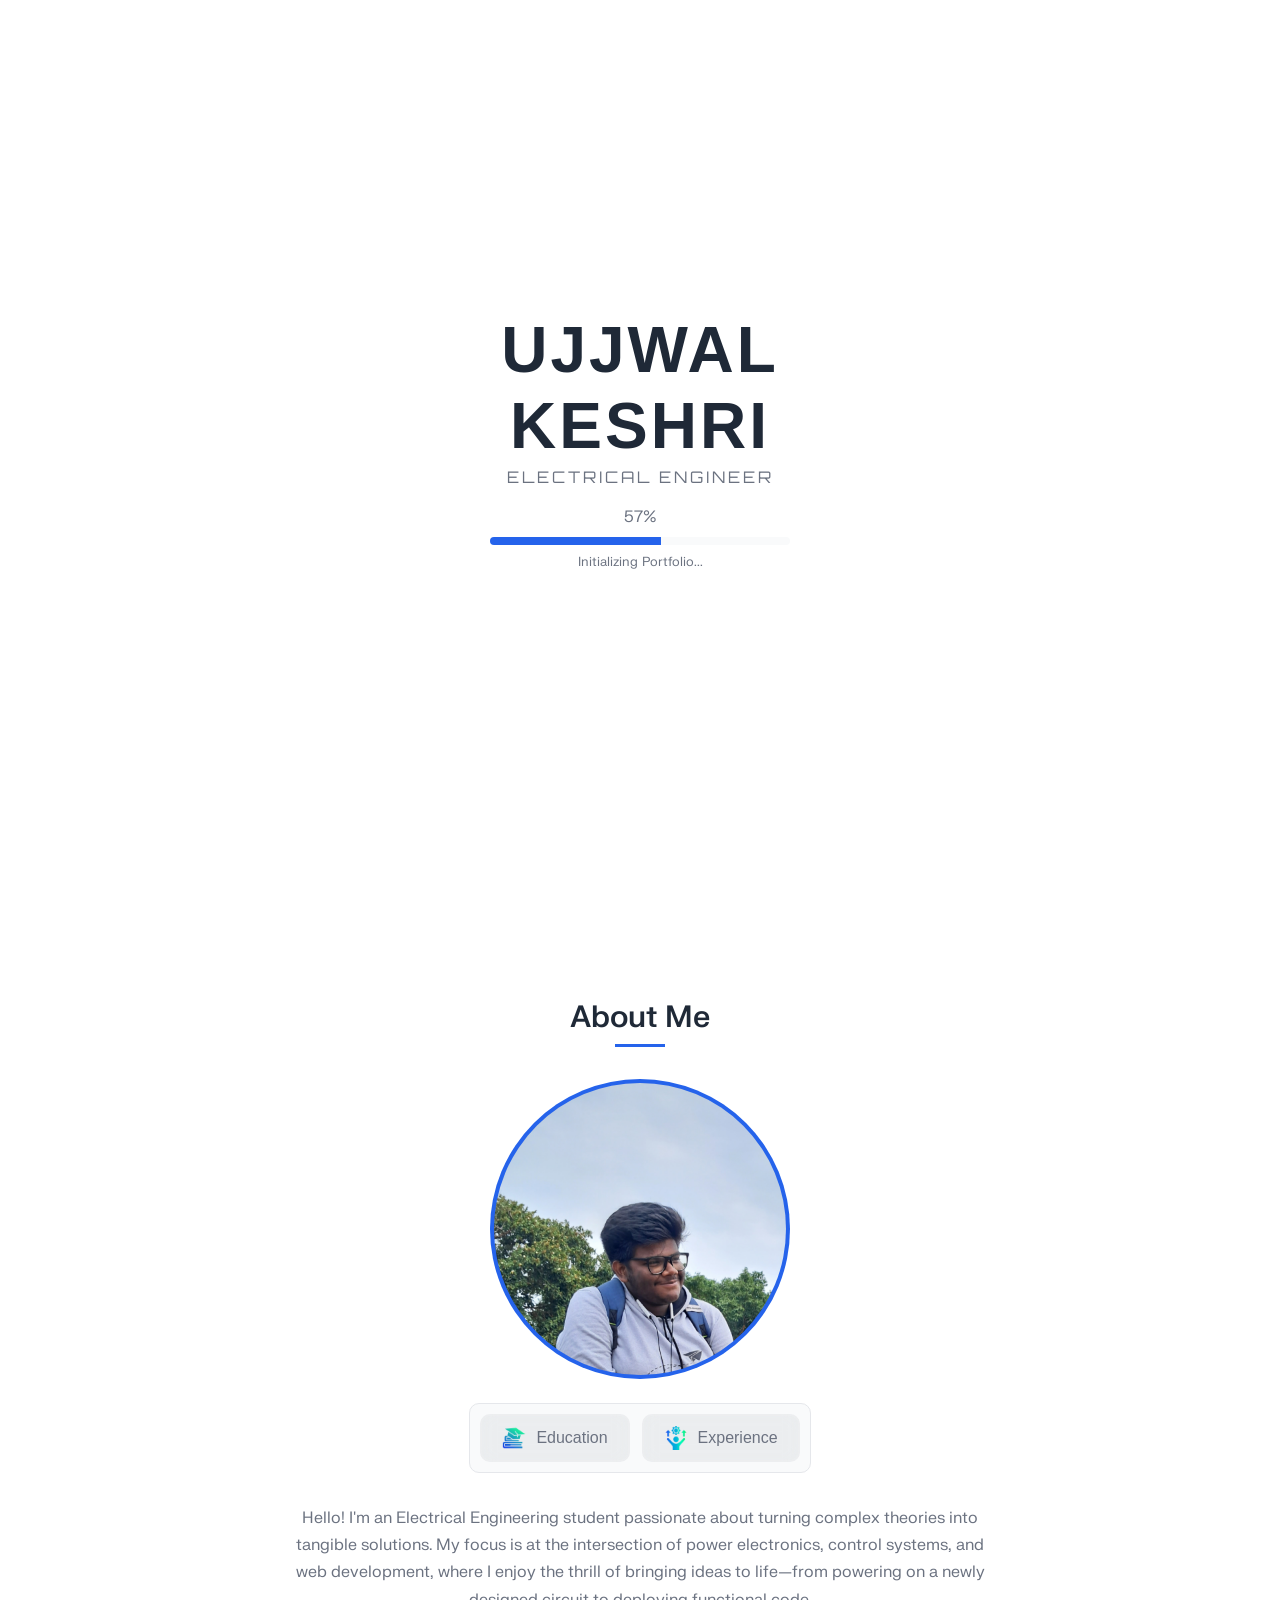
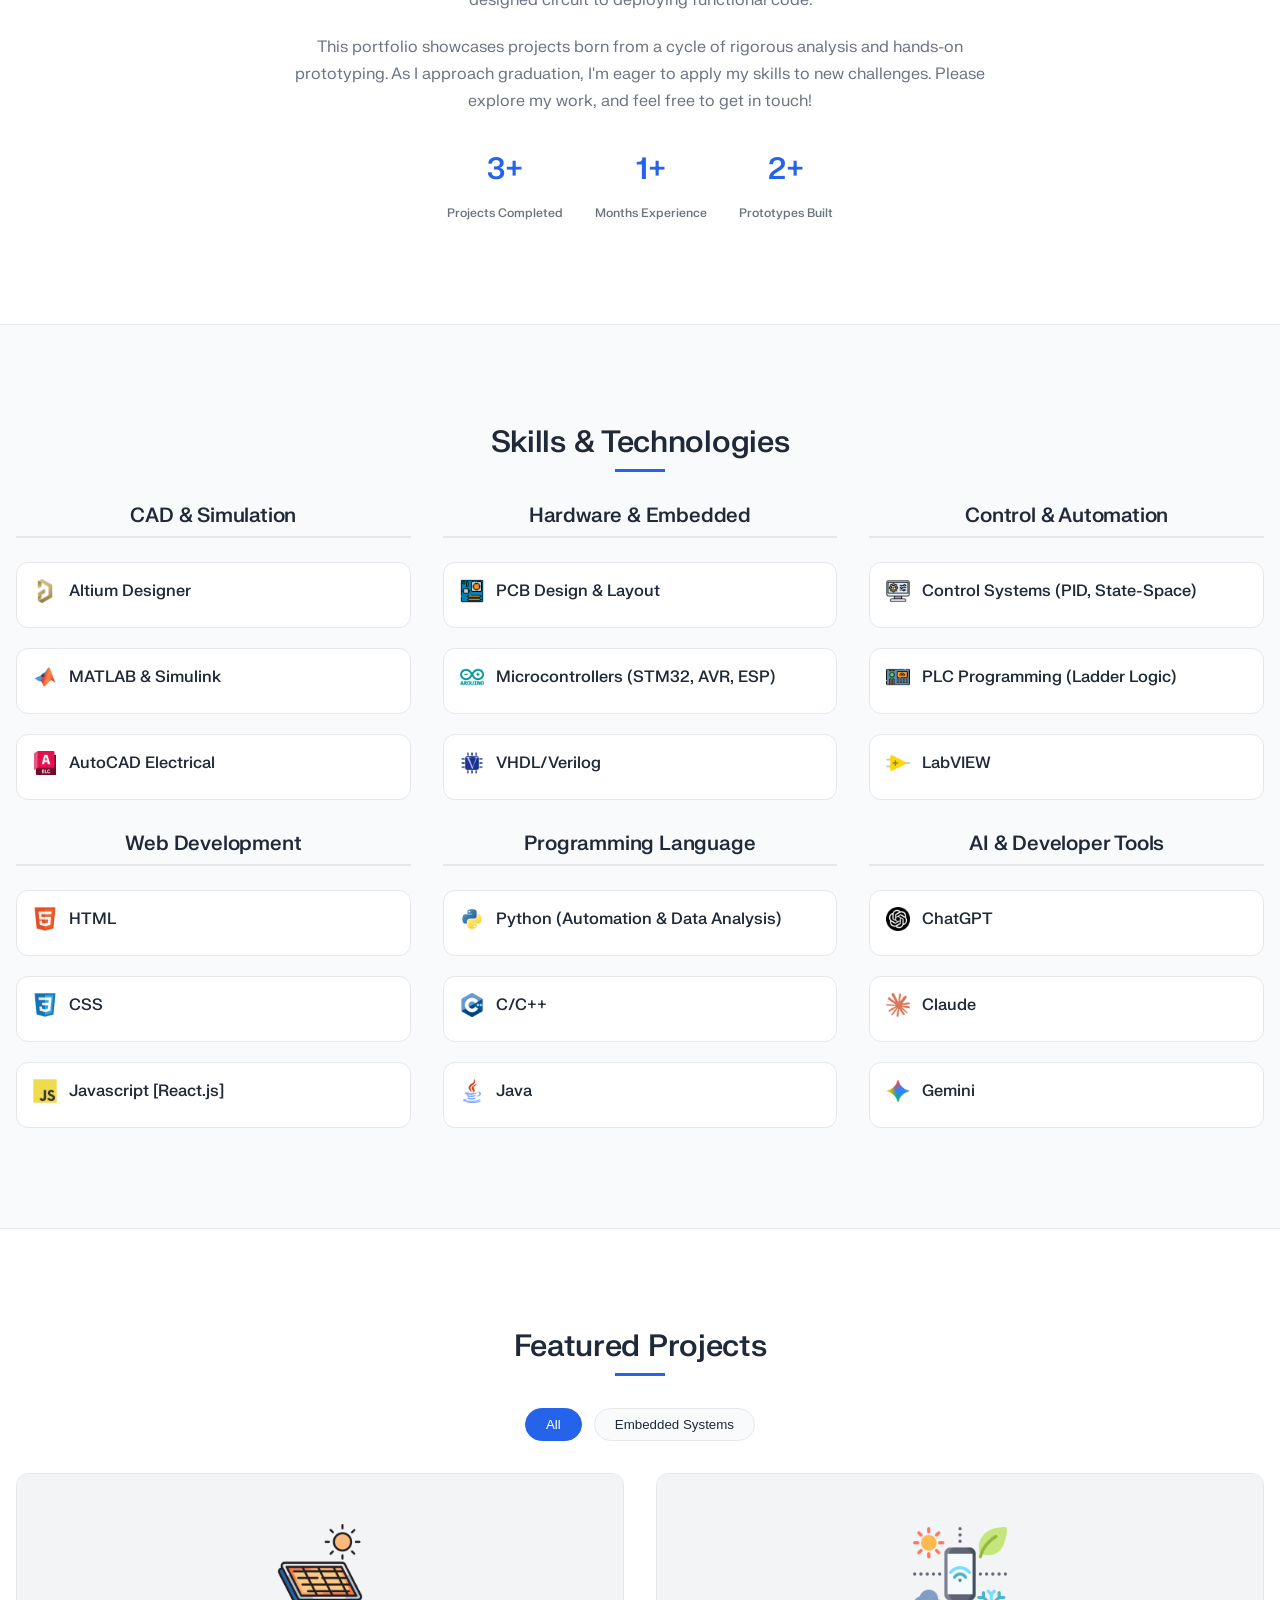
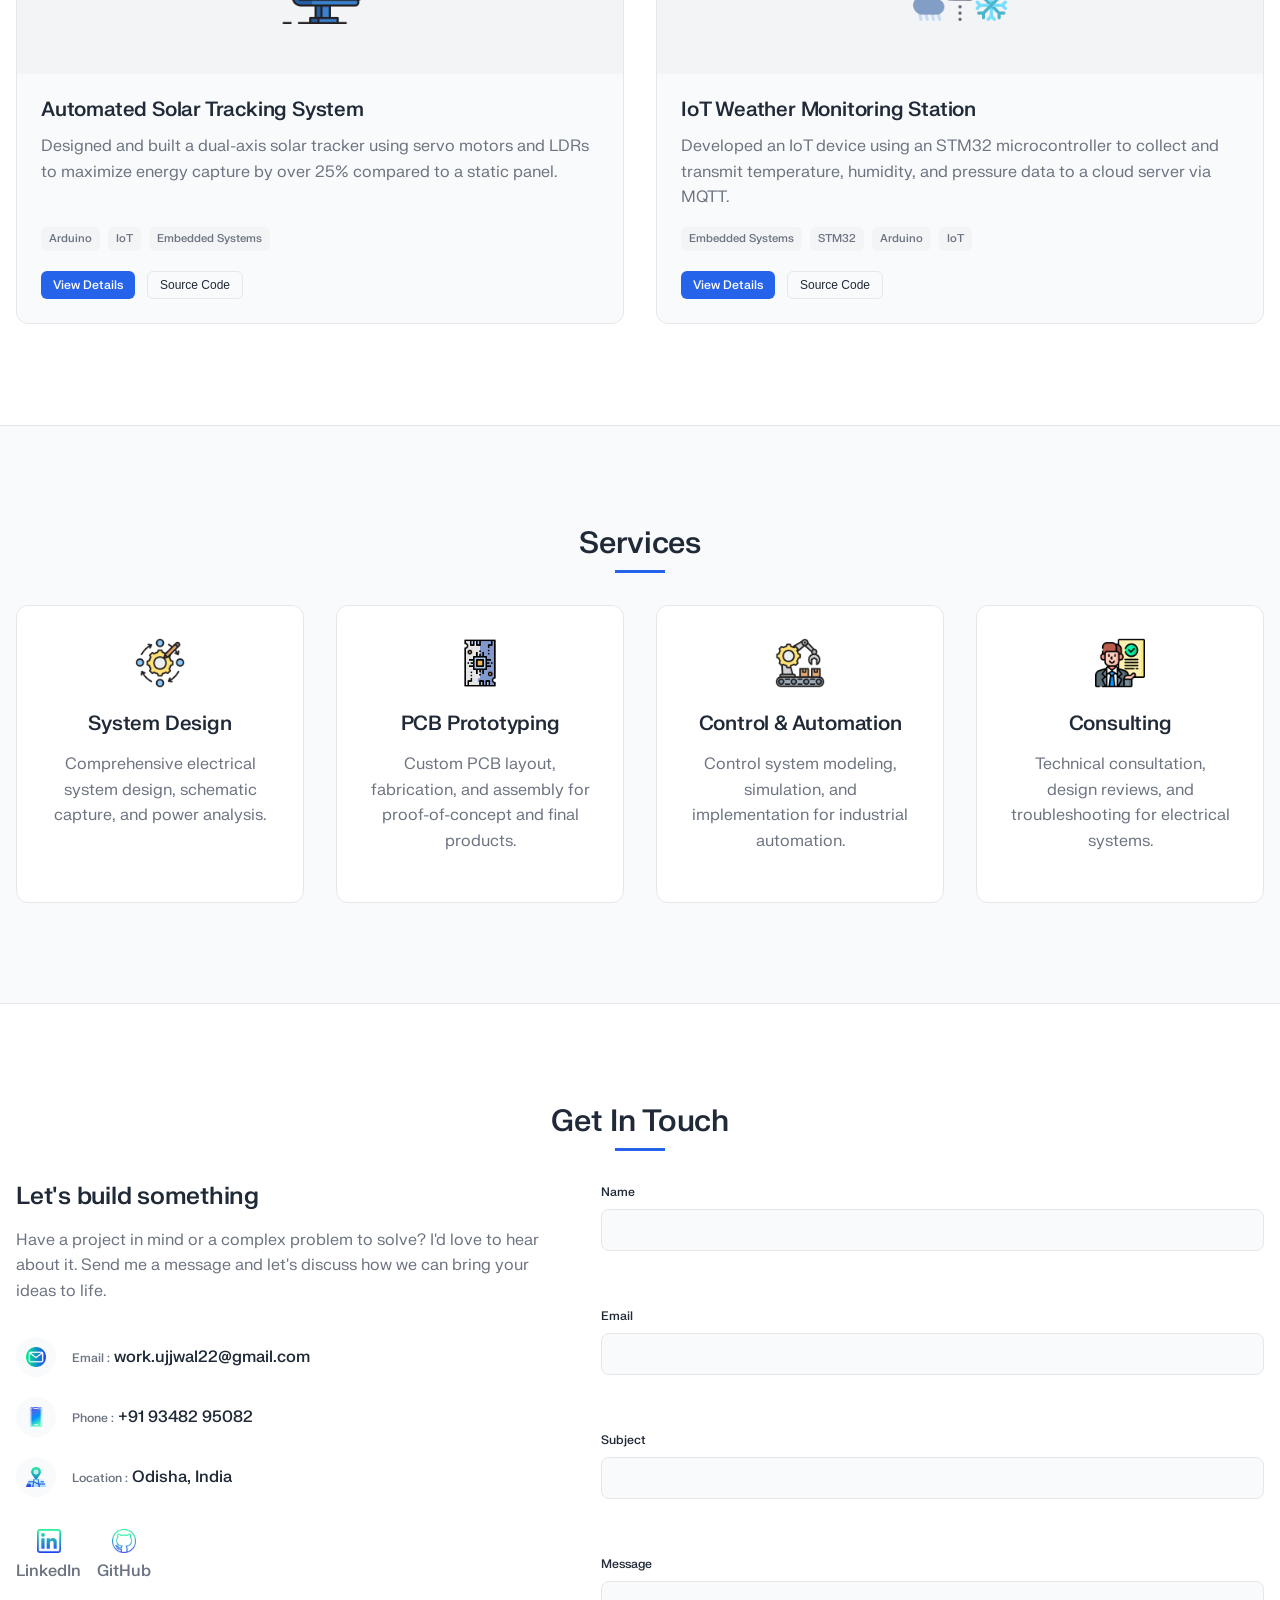
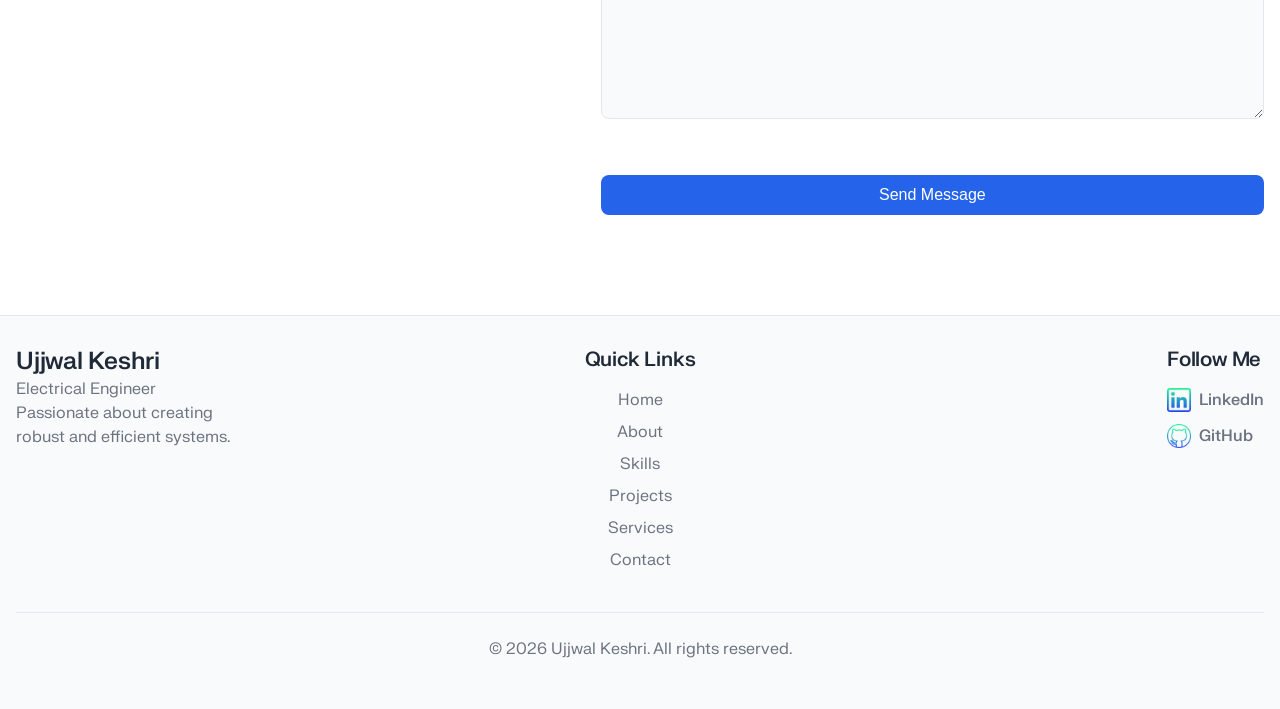
==== commit 1f56023a: "Update index.html" ====
--- a/index.html
+++ b/index.html
@@ -121,7 +121,7 @@
                         circuit analysis and prototyping. Eager to apply my knowledge to complex engineering problems.
                     </p>
                     <div class="hero__buttons">
-                        <a href="https://drive.google.com/file/d/1-zKA01mUkqQ2mLv1Q_eq_TTa1Uwo2LAO/view?usp=drive_link" target="_blank" rel="noopener noreferrer"
+                        <a href="https://drive.google.com/file/d/1SJ_KMh5YG-oTCnuN1n3y-HldOD8D4GzN/view?usp=drive_link" target="_blank" rel="noopener noreferrer"
                             class="btn btn--secondary"><span>Download CV</span></a>
                         <a href="#contact" class="btn btn--outline">Contact Me</a>
                     </div>
@@ -763,3 +763,4 @@
 
 
 
+
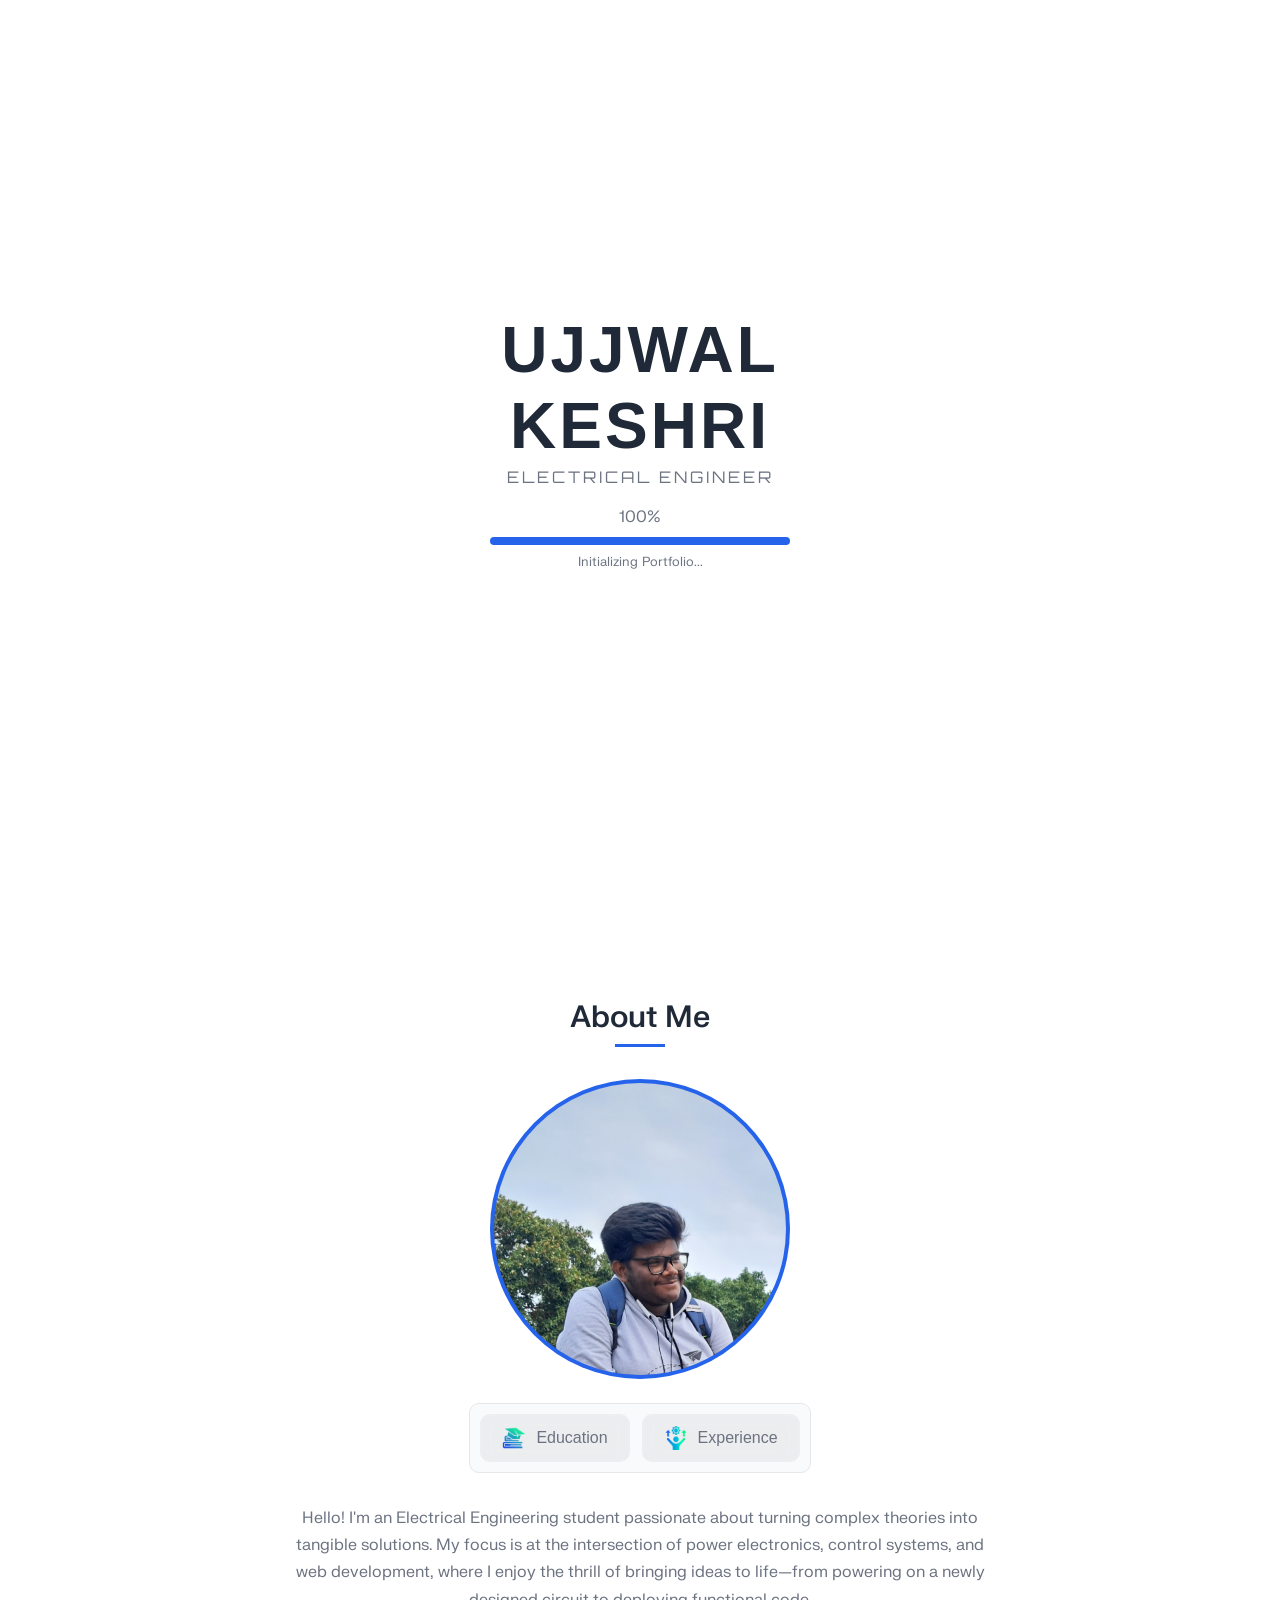
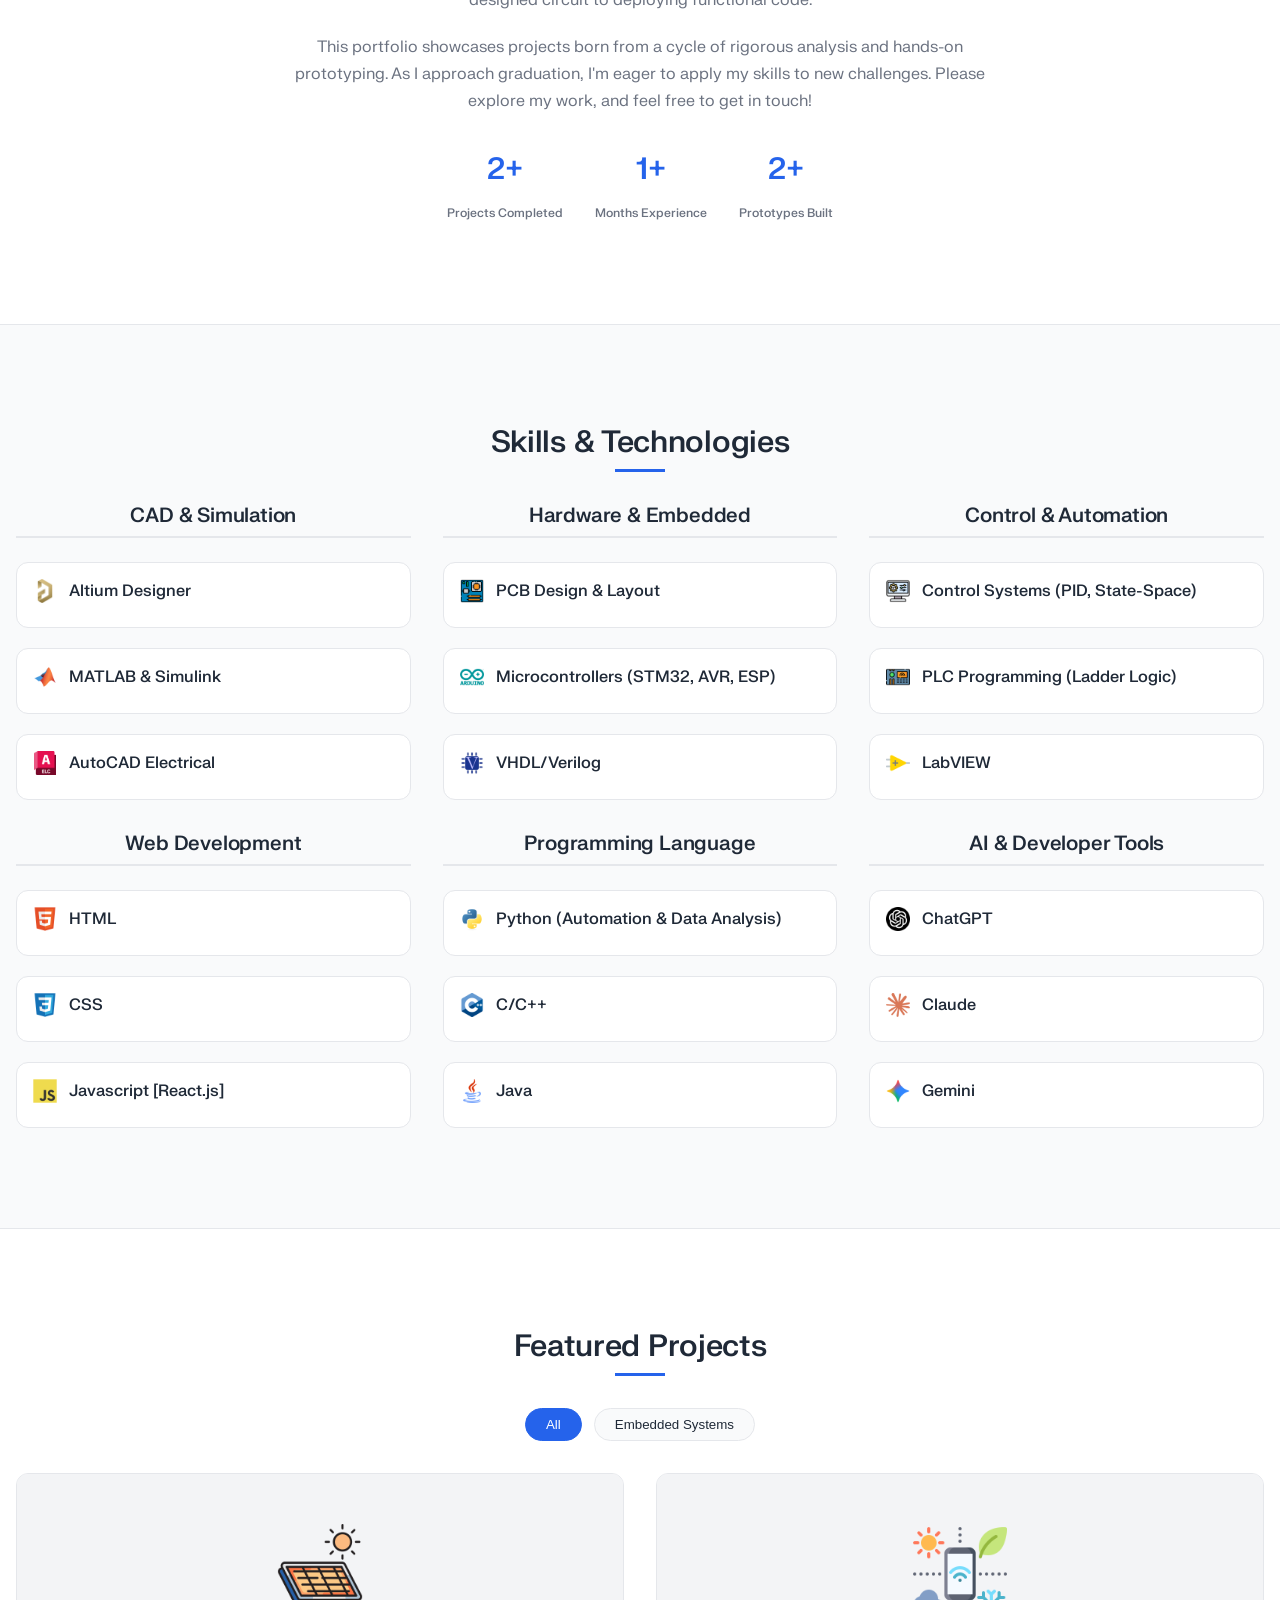
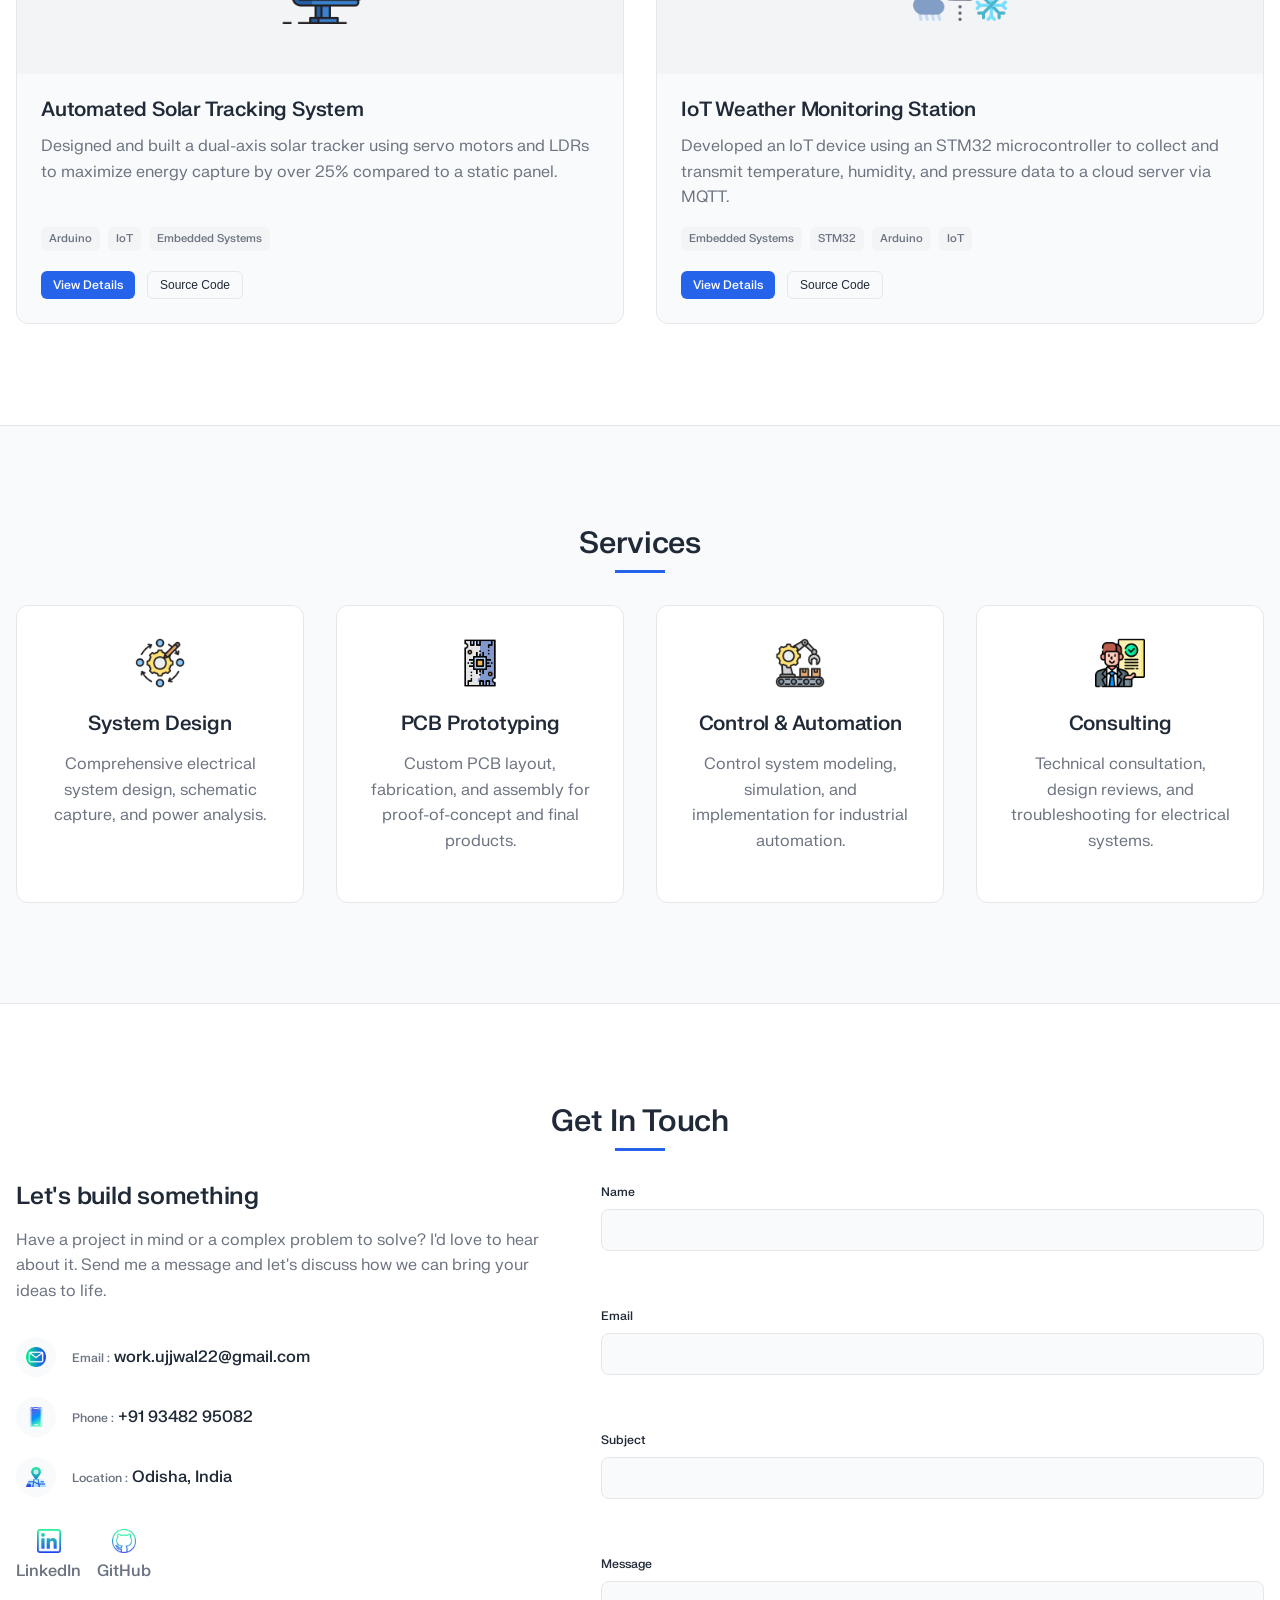
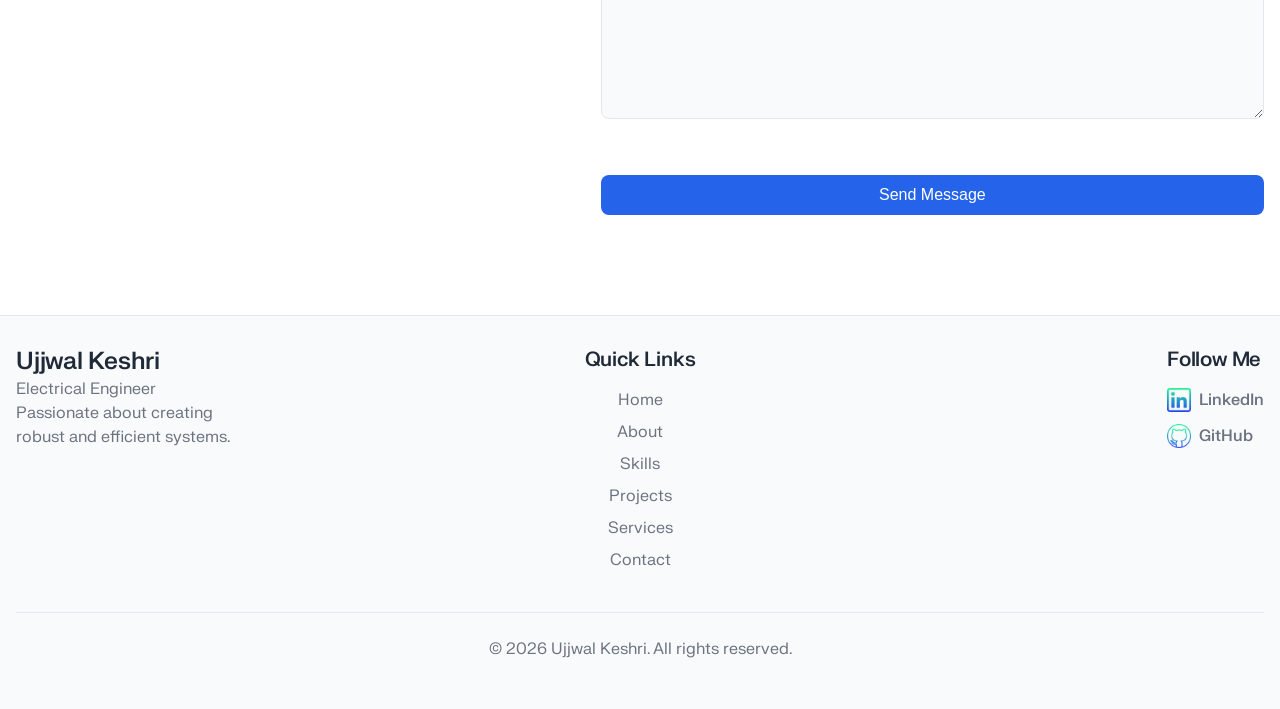
==== commit b5cd78c3: "rollover updated" ====
--- a/index.html
+++ b/index.html
@@ -181,7 +181,7 @@
                         </div>
                         <div class="about__highlights">
                             <div class="highlight">
-                                <span class="highlight__number" data-target="4">0+</span>
+                                <span class="highlight__number" data-target="2">0+</span>
                                 <span class="highlight__text">Projects Completed</span>
                             </div>
                             <div class="highlight">
@@ -764,3 +764,4 @@
 
 
 
+
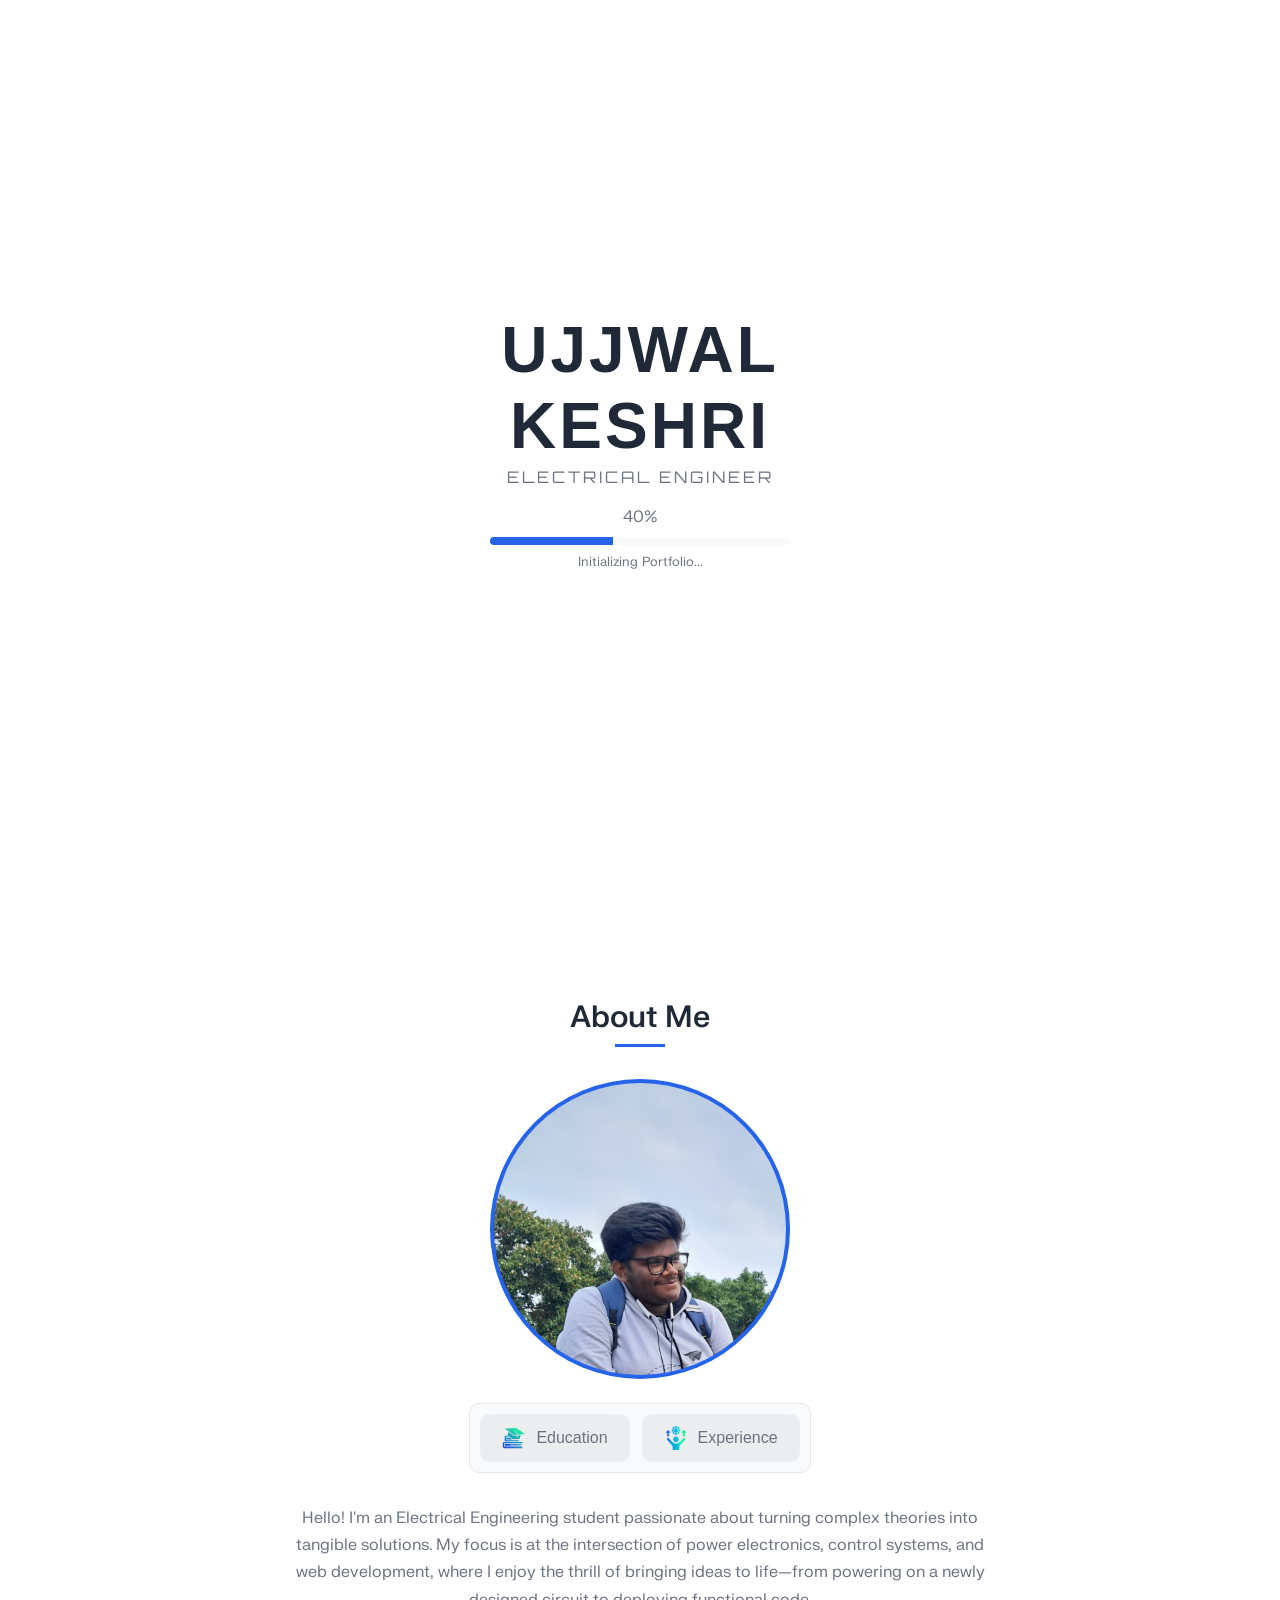
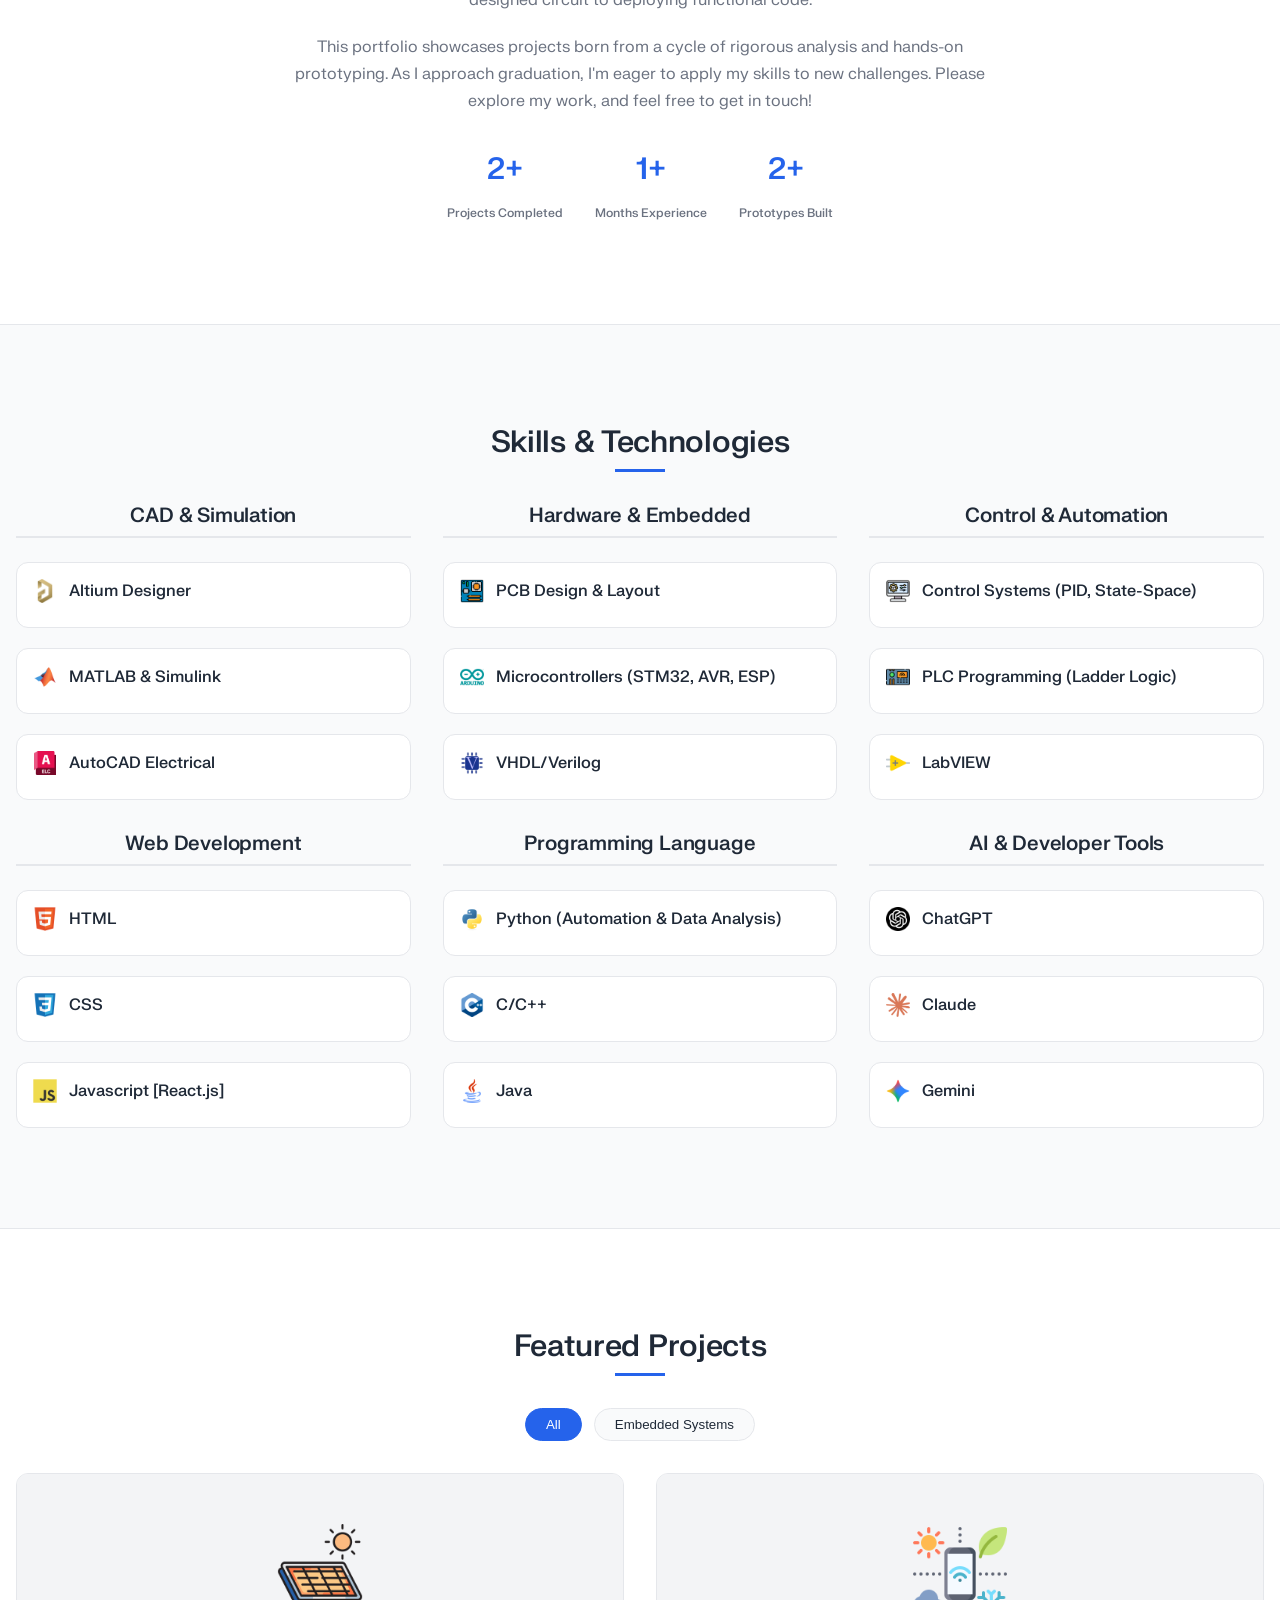
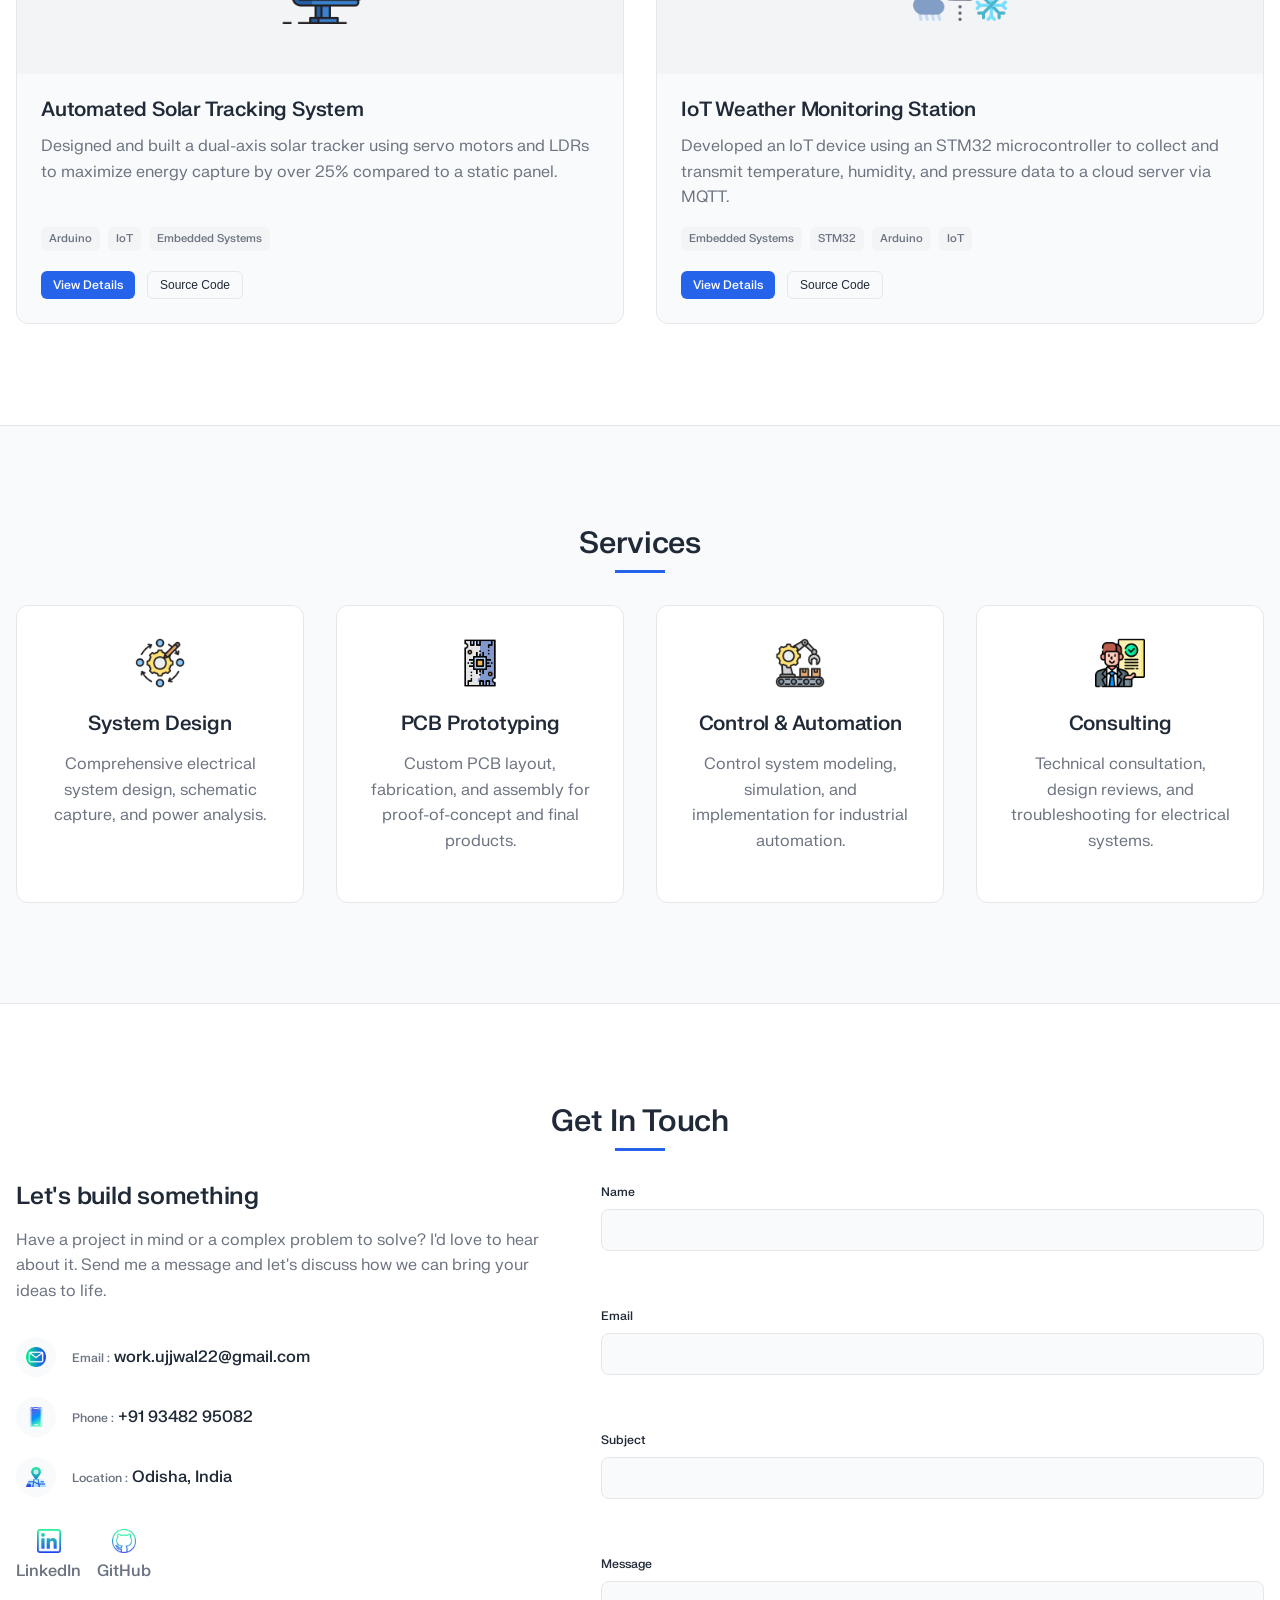
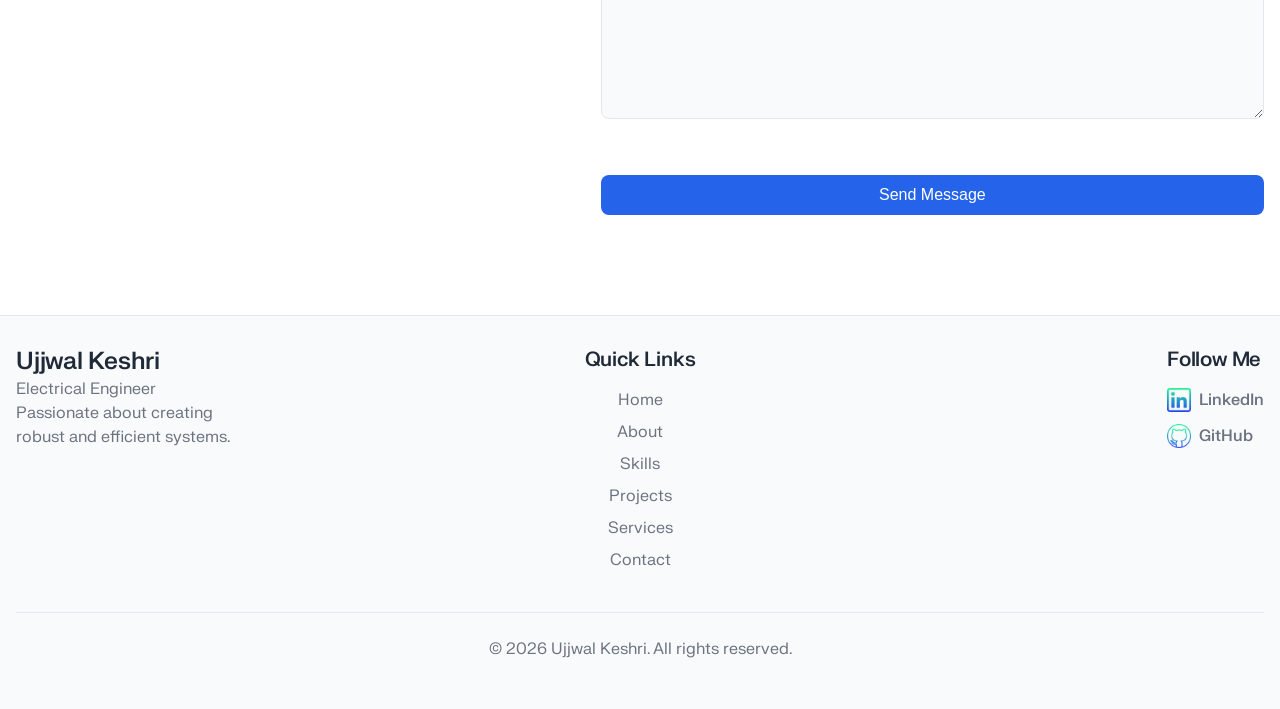
==== commit a1213d63: "downlaod CV button update" ====
--- a/index.html
+++ b/index.html
@@ -121,7 +121,7 @@
                         circuit analysis and prototyping. Eager to apply my knowledge to complex engineering problems.
                     </p>
                     <div class="hero__buttons">
-                        <a href="https://drive.google.com/file/d/1SJ_KMh5YG-oTCnuN1n3y-HldOD8D4GzN/view?usp=drive_link" target="_blank" rel="noopener noreferrer"
+                        <a href="https://rustyujjwal.github.io/My-CV/" target="_blank" rel="noopener noreferrer"
                             class="btn btn--secondary"><span>Download CV</span></a>
                         <a href="#contact" class="btn btn--outline">Contact Me</a>
                     </div>
@@ -765,3 +765,4 @@
 
 
 
+
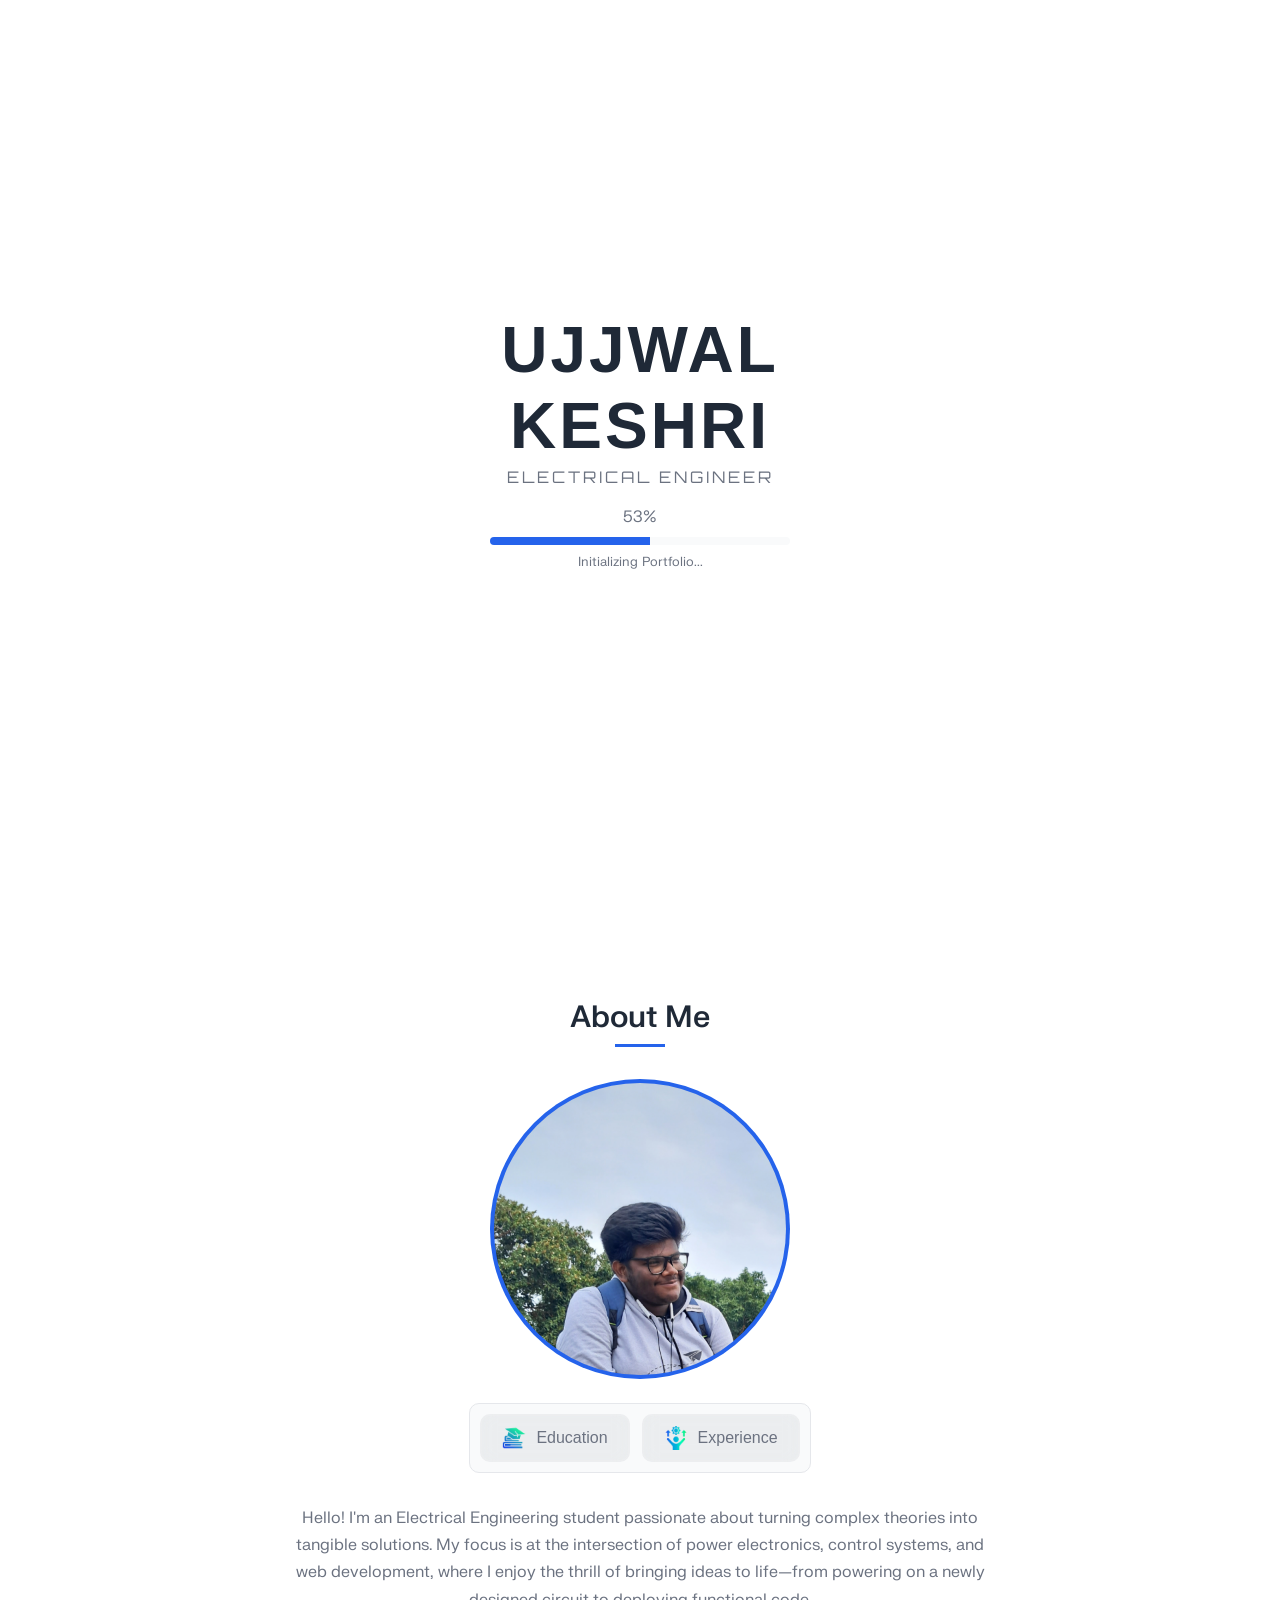
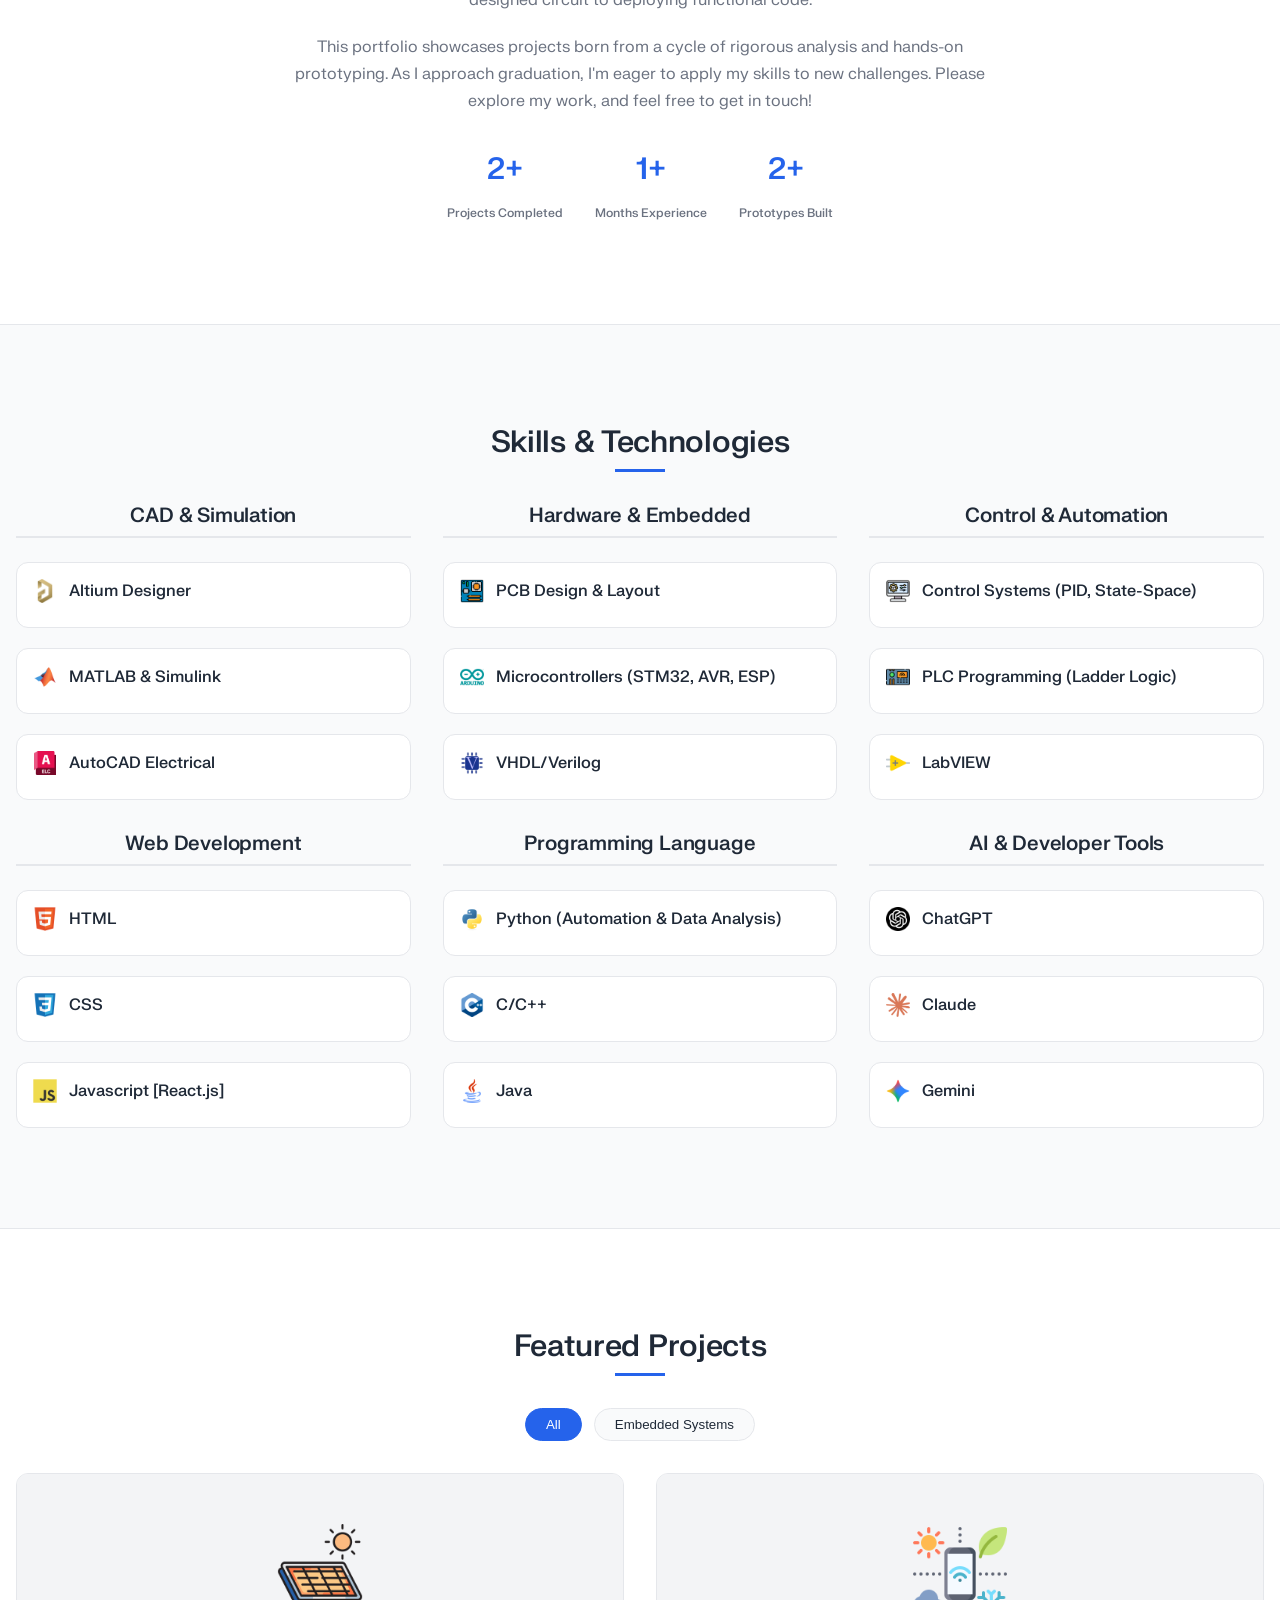
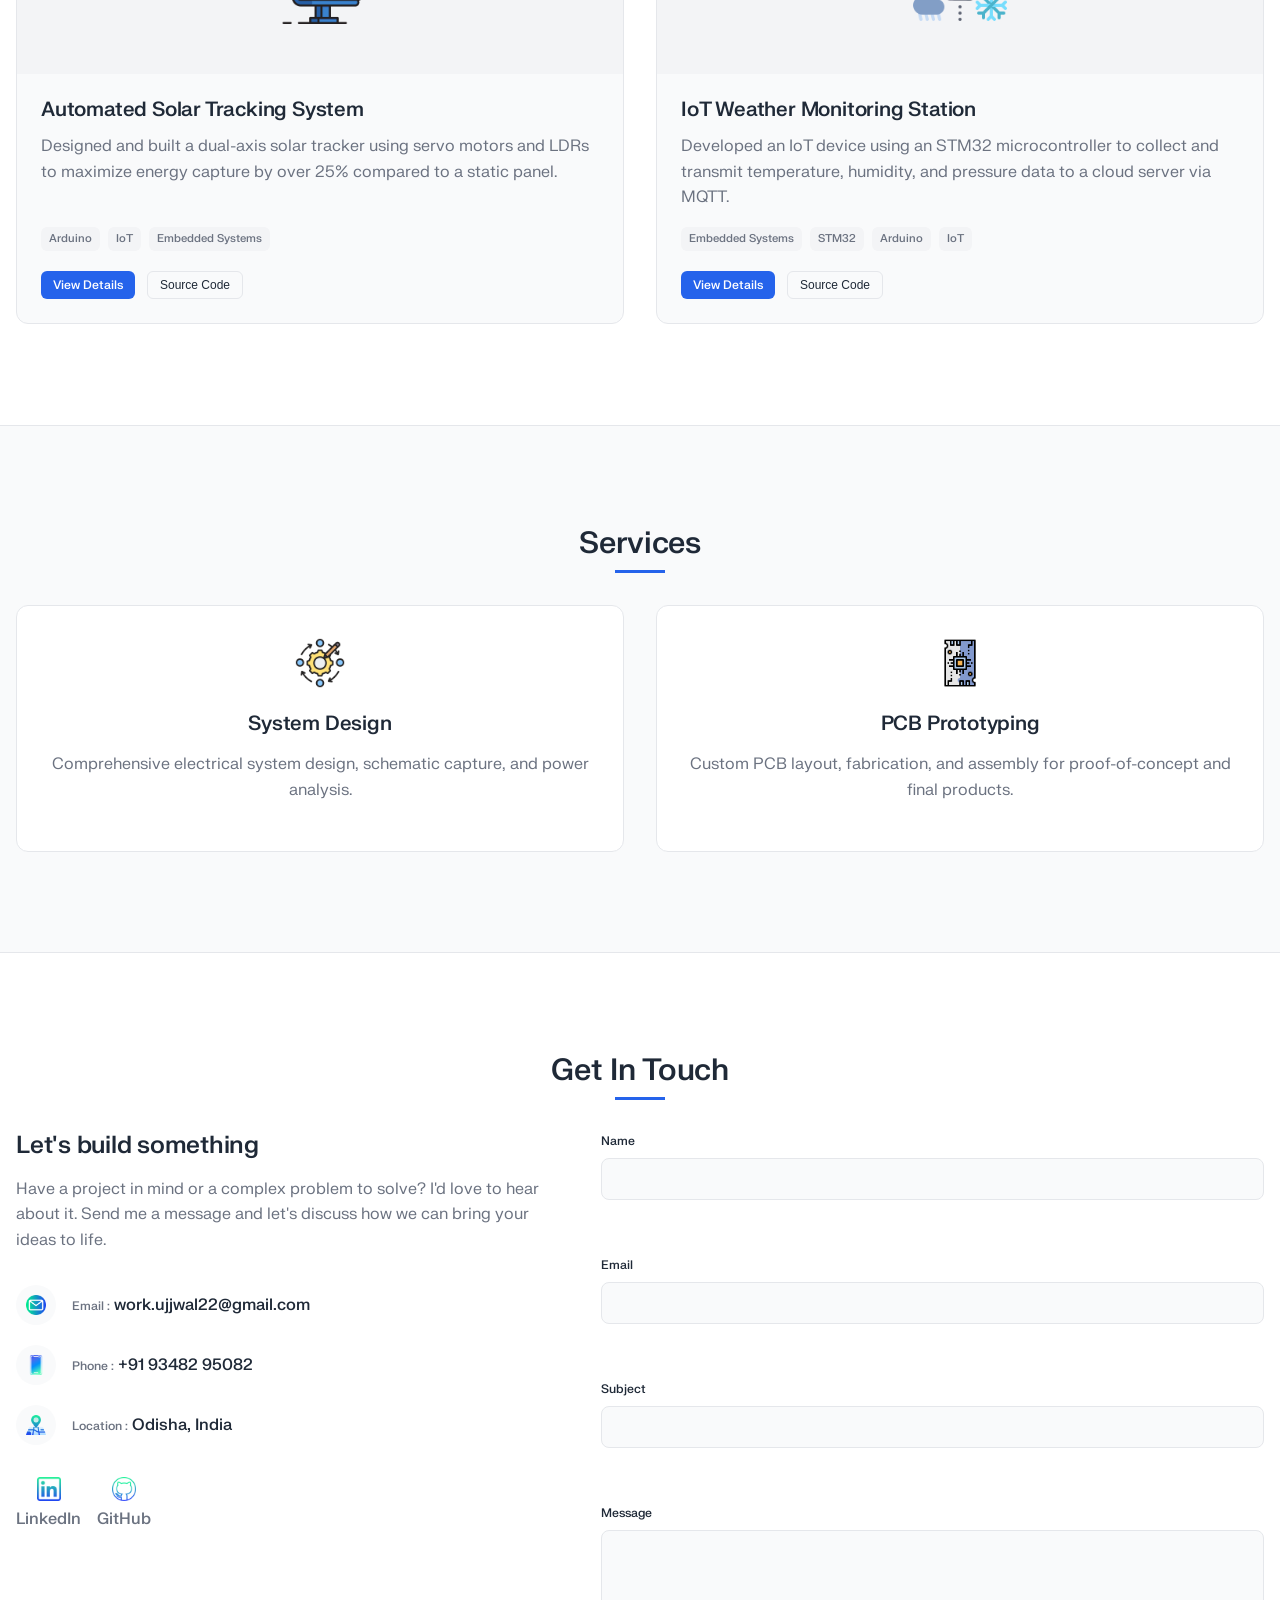
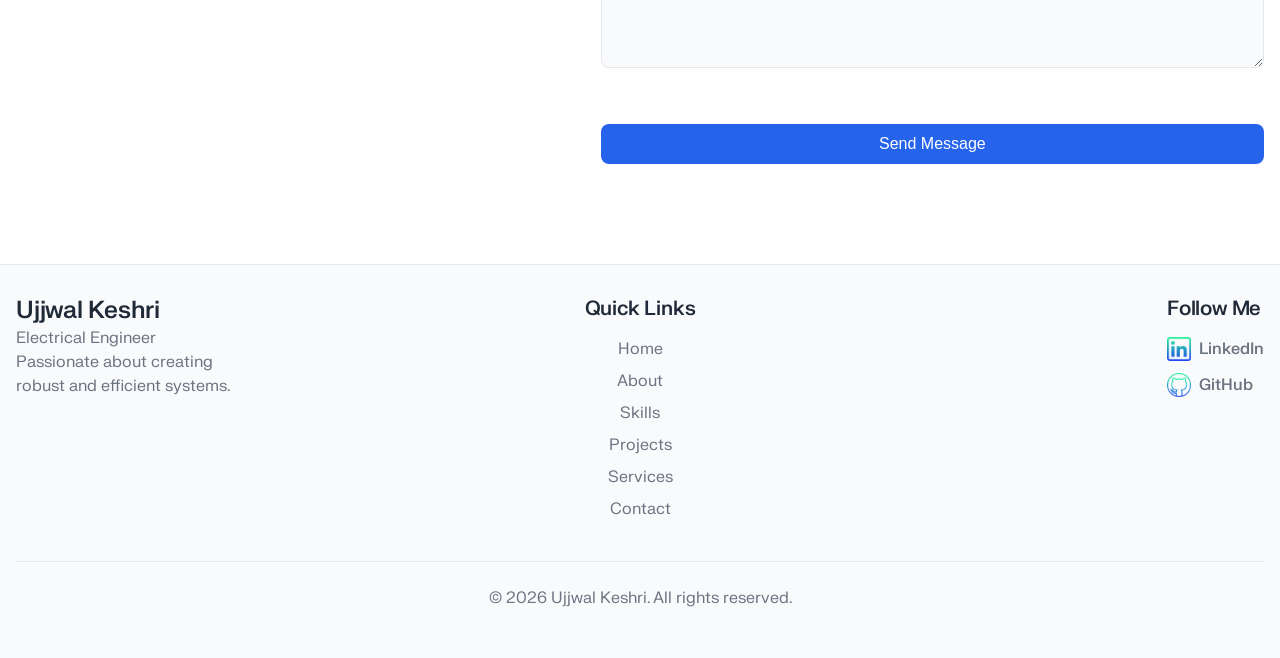
==== commit 1e14af99: "Update index.html" ====
--- a/index.html
+++ b/index.html
@@ -599,7 +599,7 @@
                     <p class="service-card__description">Custom PCB layout, fabrication, and assembly for
                         proof-of-concept and final products.</p>
                 </div>
-                <div class="service-card">
+                <!-- <div class="service-card">
                     <div class="service-card__icon"><img src="resources/automation.png" alt="Control & Automation">
                     </div>
                     <h3 class="service-card__title">Control & Automation</h3>
@@ -611,7 +611,7 @@
                     <h3 class="service-card__title">Consulting</h3>
                     <p class="service-card__description">Technical consultation, design reviews, and troubleshooting for
                         electrical systems.</p>
-                </div>
+                </div> -->
             </div>
         </div>
     </section>
@@ -766,3 +766,4 @@
 
 
 
+
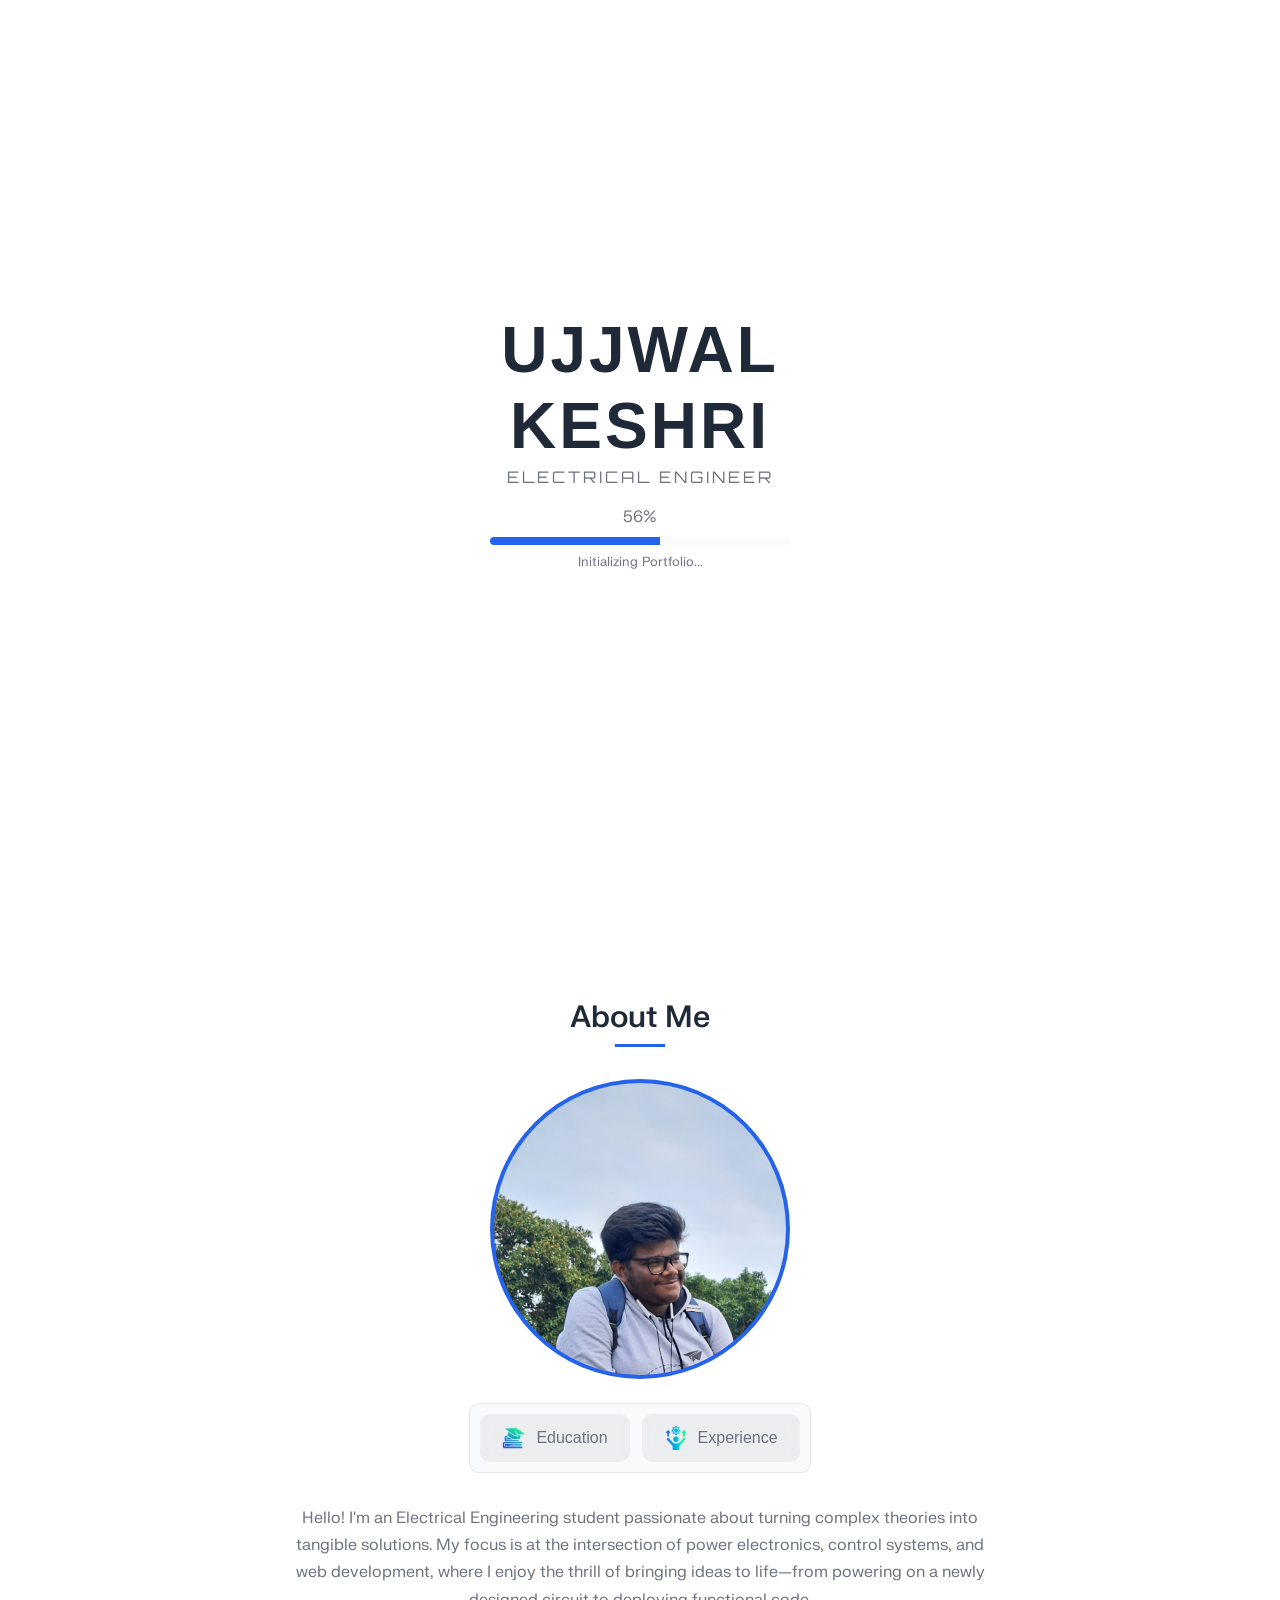
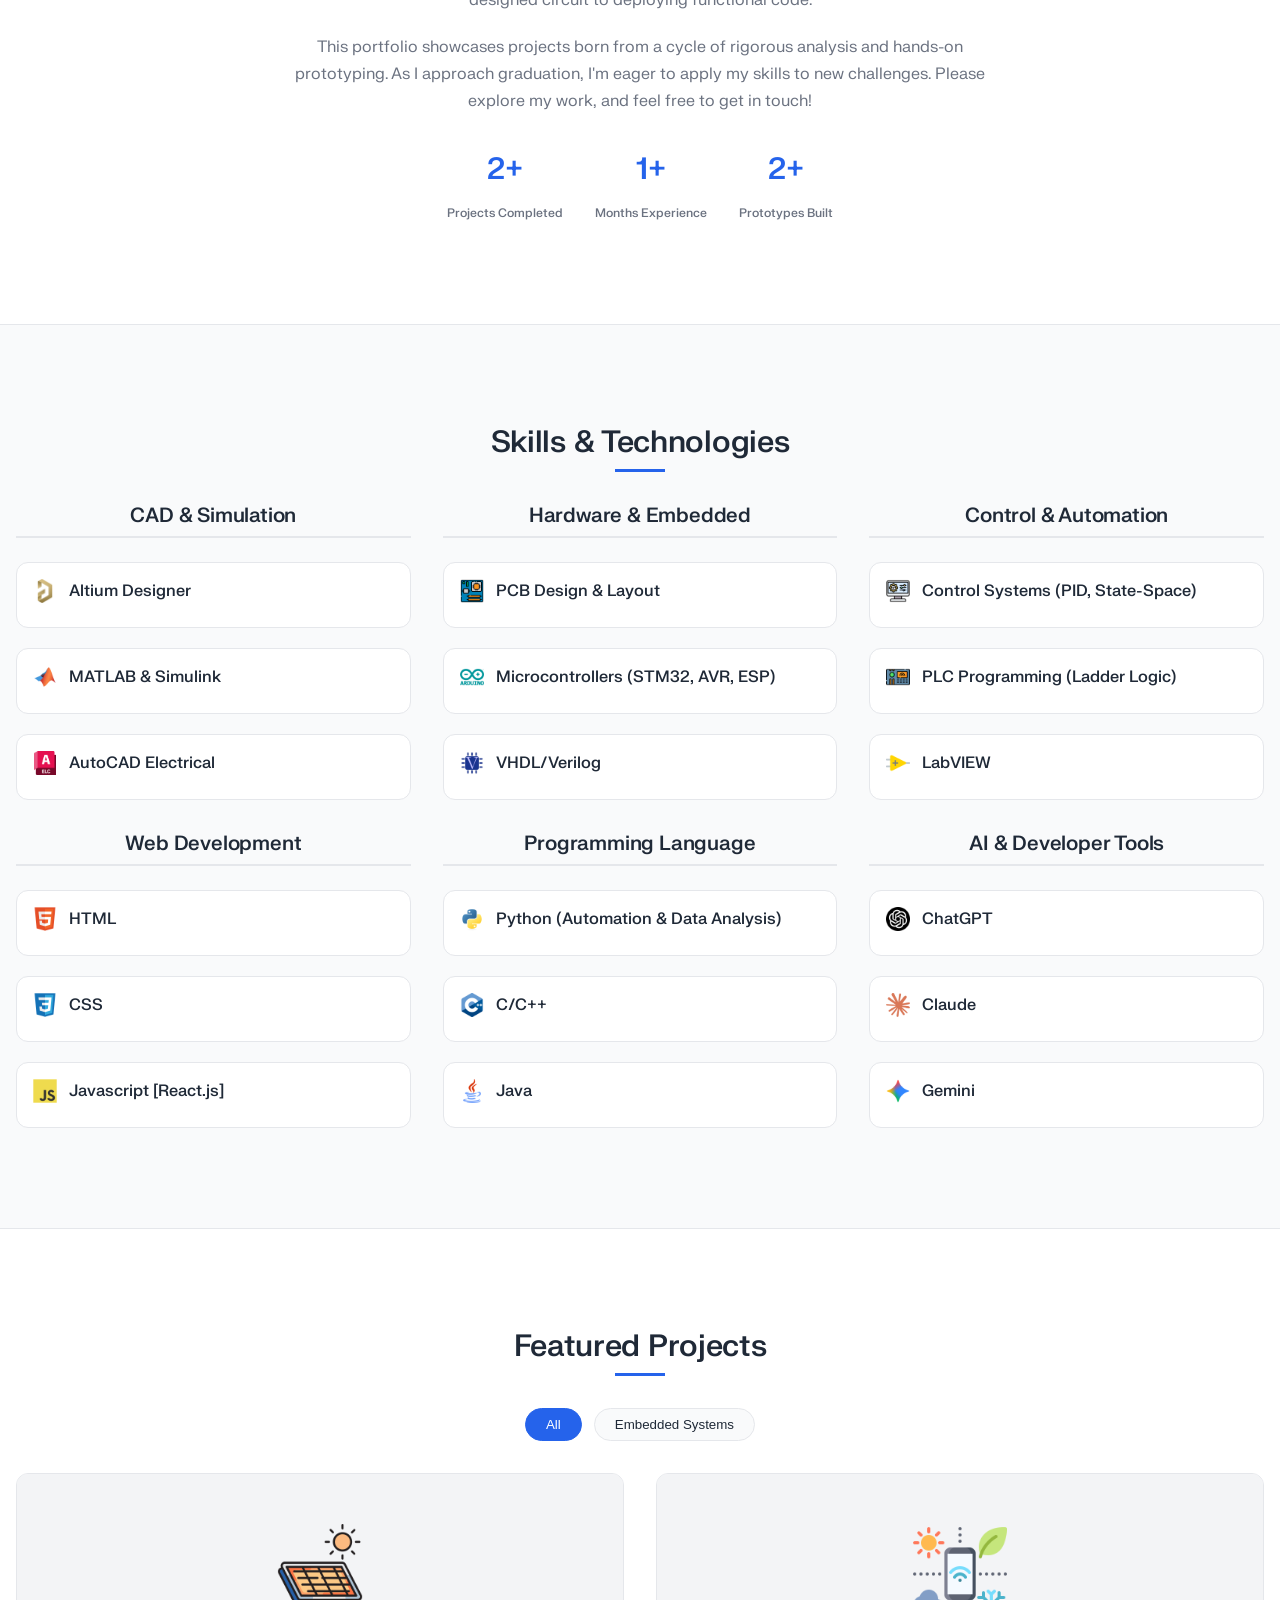
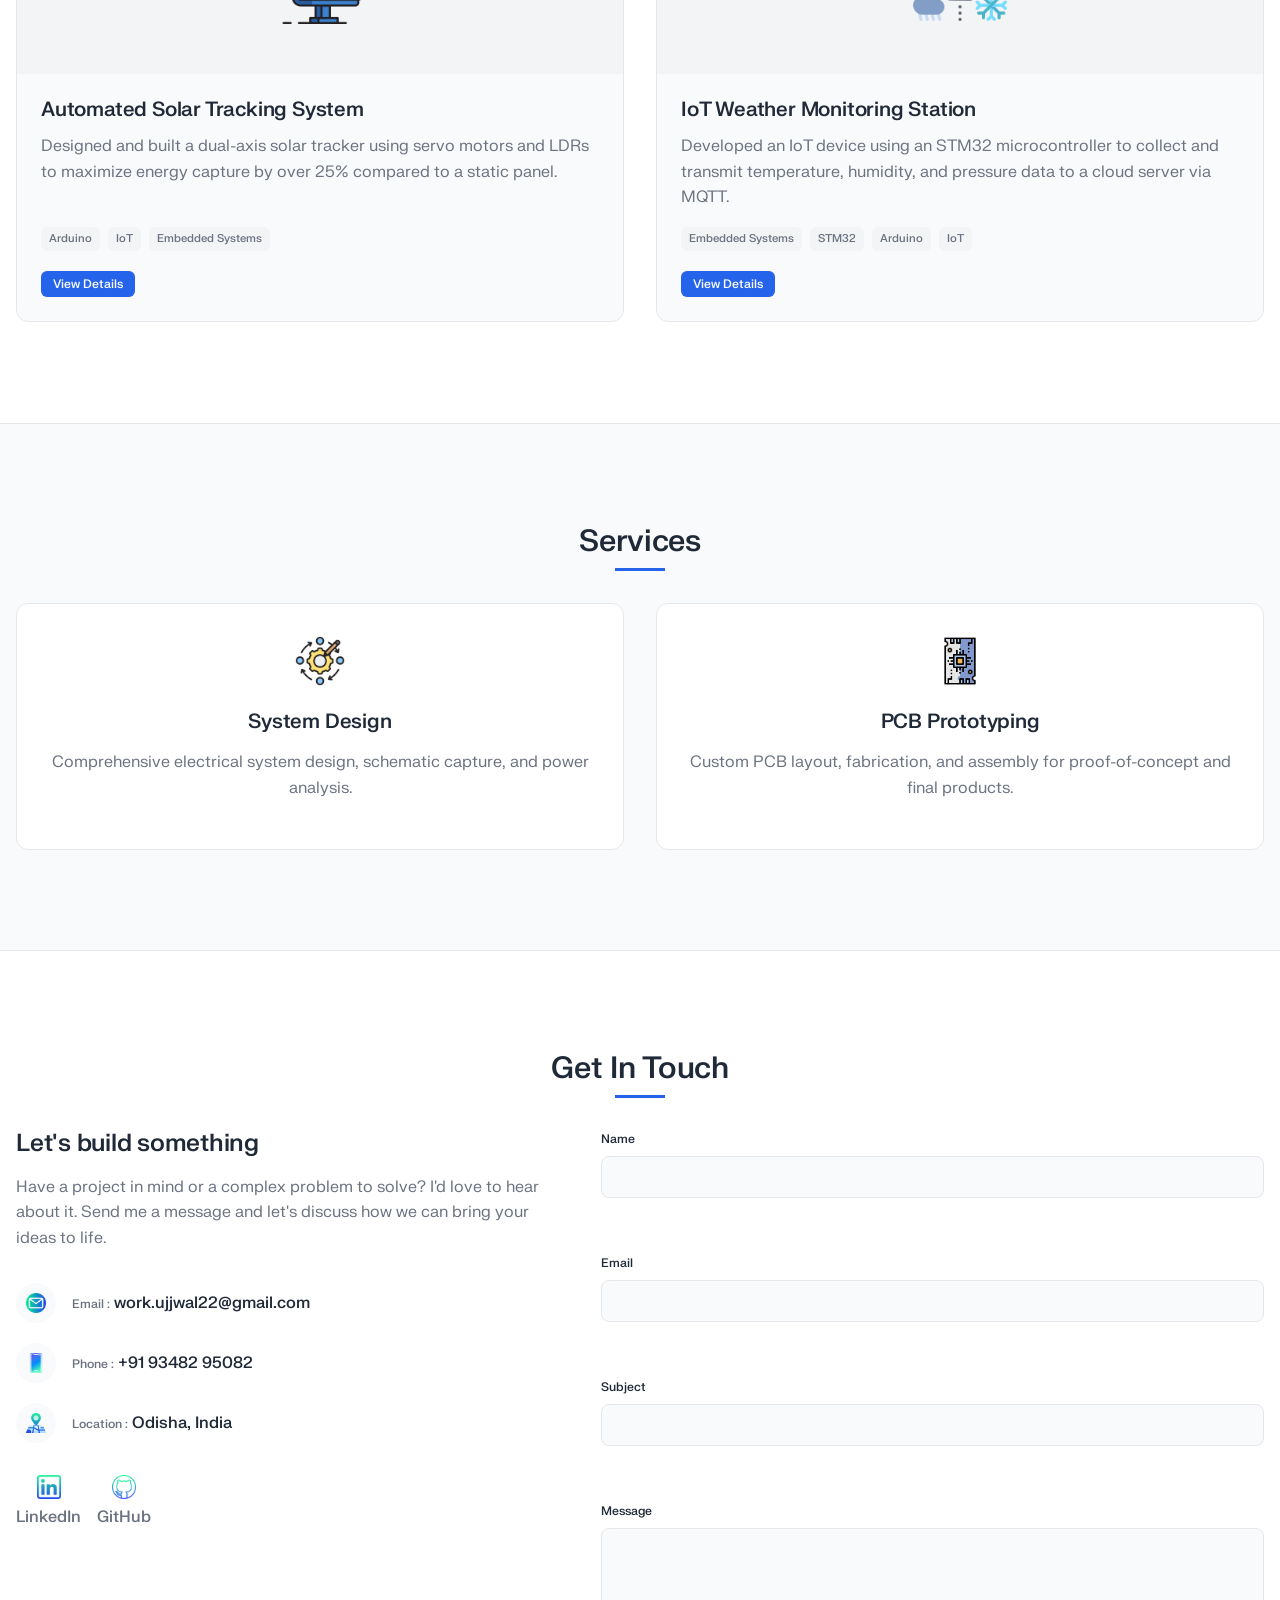
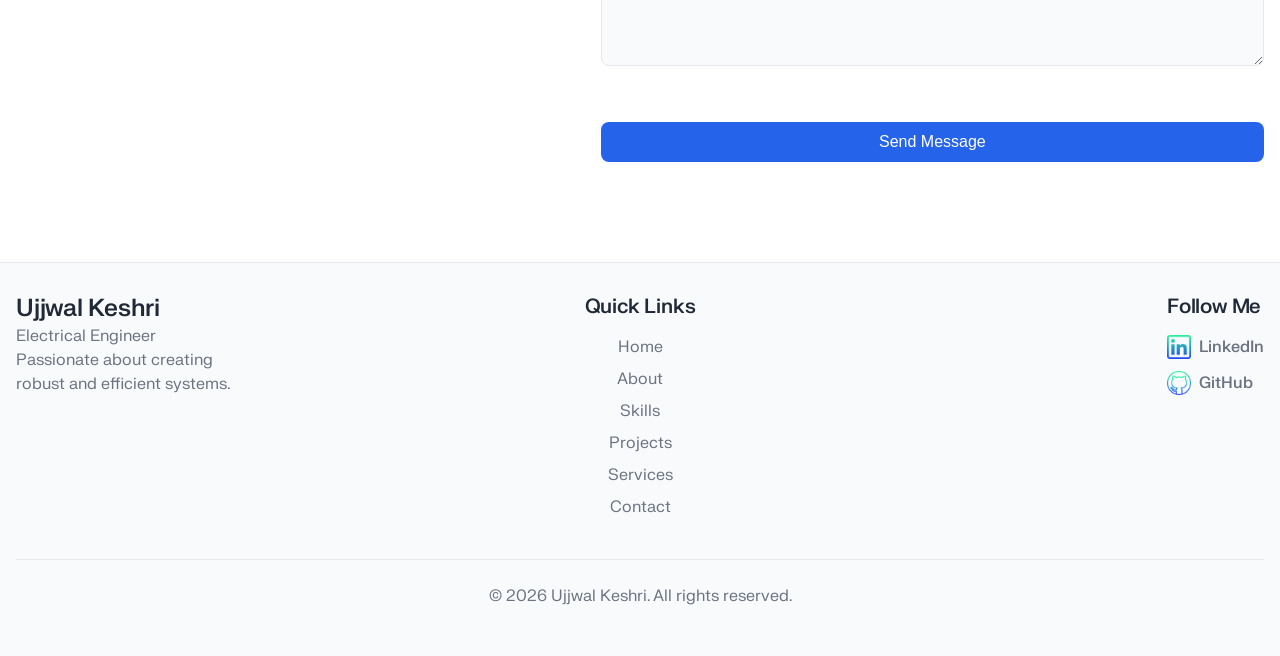
==== commit 680edebf: "Add files via upload" ====
--- a/index.html
+++ b/index.html
@@ -27,9 +27,7 @@
         })();
     </script>
 
-    <link rel="stylesheet" href="prism.css">
     <link rel="stylesheet" href="style.css">
-    <link id="prism-theme" rel="stylesheet" href="prism-theme.css">
 </head>
 
 <body>
@@ -547,9 +545,7 @@
                         </div>
                         <div class="project-card__buttons">
                             <a href="https://github.com/RustyUjjwal/Automated-Solar-Tracking-System.git" target="_blank"
-                                rel="noopener noreferrer" class="btn btn--sm btn--secondary">View Details</a>
-                            <button class="btn btn--sm btn--outline source-code-btn" data-project="solarTracker">Source
-                                Code</button>
+                            rel="noopener noreferrer" class="btn btn--sm btn--secondary">View Details</a>
                         </div>
                     </div>
                 </div>
@@ -573,8 +569,6 @@
                         <div class="project-card__buttons">
                             <a href="https://github.com/RustyUjjwal/IoT-Weather-Monitoring-Station.git" target="_blank"
                                 rel="noopener noreferrer" class="btn btn--sm btn--secondary">View Details</a>
-                            <button class="btn btn--sm btn--outline source-code-btn" data-project="iotWeather">Source
-                                Code</button>
                         </div>
                     </div>
                 </div>
@@ -733,26 +727,6 @@
         </div>
     </footer>
 
-    <div id="code-modal" class="modal-overlay hidden">
-        <div class="modal-content">
-            <button id="modal-close-btn" class="modal-close-btn">&times;</button>
-
-            <div class="w-full max-w-4xl mx-auto">
-                <div class="modal-title-header pb-4 border-b border-gray-700">
-                    <h1 id="modal-project-title" class="text-xl sm:text-2xl font-bold text-white"></h1>
-                </div>
-
-                <div id="modal-tabs-container"
-                    class="code-lang-tabs flex space-x-4 px-1 py-3 border-b border-gray-700 overflow-x-auto">
-                </div>
-
-                <pre id="modal-code-block-pre" class="line-numbers"
-                    data-prismjs-copy-timeout="1500"><code id="modal-code-block-code"></code></pre>
-            </div>
-        </div>
-    </div>
-
-    <script src="prism.js"></script>
     <script src="app.js"></script>
 </body>
 
--- a/style.css
+++ b/style.css
@@ -1911,106 +1911,6 @@
   animation: blink-caret .75s step-end infinite;
 }
 
-/* ===== Code Snippet Modal Styles ====== */
-.modal-overlay {
-  position: fixed;
-  top: 0;
-  left: 0;
-  width: 100%;
-  height: 100%;
-  background: rgba(0, 0, 0, 0.7);
-  z-index: 2000;
-  display: flex;
-  align-items: center;
-  justify-content: center;
-  opacity: 1;
-  transition: opacity 0.3s ease;
-}
-
-.modal-overlay.hidden {
-  opacity: 0;
-  pointer-events: none;
-}
-
-.modal-content {
-  background: var(--color-surface);
-  padding: var(--space-32);
-  border-radius: var(--radius-lg);
-  width: 90%;
-  max-width: 800px;
-  max-height: 90vh;
-  overflow-y: auto;
-  position: relative;
-  transform: scale(1);
-  display: flex;
-  flex-direction: column;
-  transition: transform 0.3s ease;
-}
-
-.modal-overlay.hidden .modal-content {
-  transform: scale(0.9);
-}
-
-.modal-close-btn {
-  position: absolute;
-  top: var(--space-16);
-  right: var(--space-16);
-  background: none;
-  border: none;
-  font-size: 2rem;
-  color: var(--color-text-secondary);
-  cursor: pointer;
-}
-
-.modal-code-container pre[class*="language-"] {
-  border: 1px solid var(--color-border);
-  border-radius: var(--radius-base);
-  max-height: 60vh;
-}
-
-.modal-title-header {
-  margin-bottom: var(--space-16);
-}
-
-.code-lang-tabs {
-  display:  flex;
-  flex-wrap: wrap;
-  align-items: center;
-  overflow-x: auto;
-  flex-shrink: 0;
-  padding-bottom: var(--space-8);;
-  gap: var(--space-6);
-}
-
-.code-lang-tabs .tab-btn {
-  background: transparent;
-  border-color:transparent;
-  border-bottom: 2px solid transparent;
-  padding: var(--space-8);
-  color: var(--color-text-secondary);
-  font-family: 'JetBrains Mono', monospace;
-  font-size: 13.5px;
-  font-weight: 500;
-  transition: all 0.2s ease-in-out;
-  flex-shrink: 0;
-}
-
-.code-lang-tabs .tab-btn:hover {
-  color: var(--color-text); /* Text becomes brighter on hover */
-}
-
-.code-lang-tabs .tab-btn.active {
-  border-bottom-color: var(--color-primary); /* The underline appears */
-}
-
-#modal-code-block-pre {
-  margin-top: var(--space-16);
-  flex-grow: 1;
-  max-height: 65vh;
-  border: 1px solid var(--color-border);
-  border-radius: var(--radius-base);
-}
-
 /* ===== Loading Screen Styles ====== */
 body.loading {
   overflow: hidden;
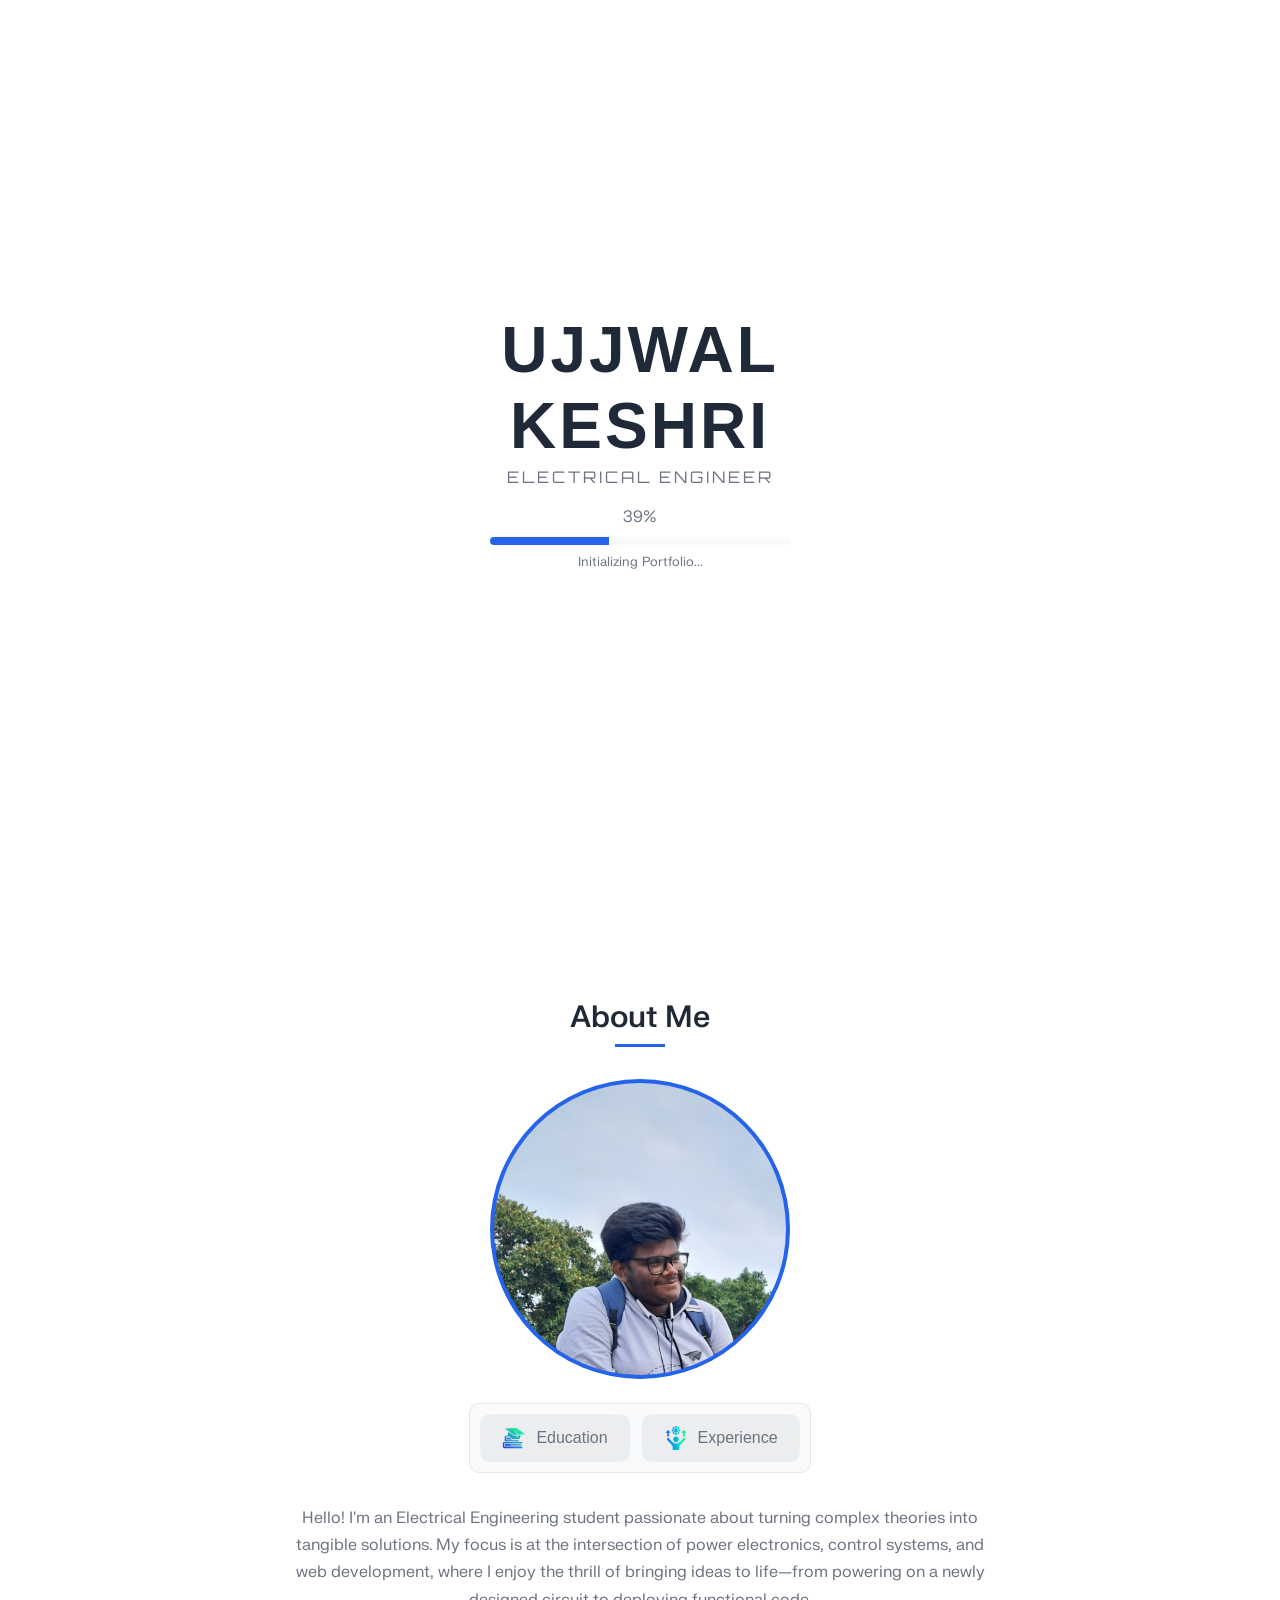
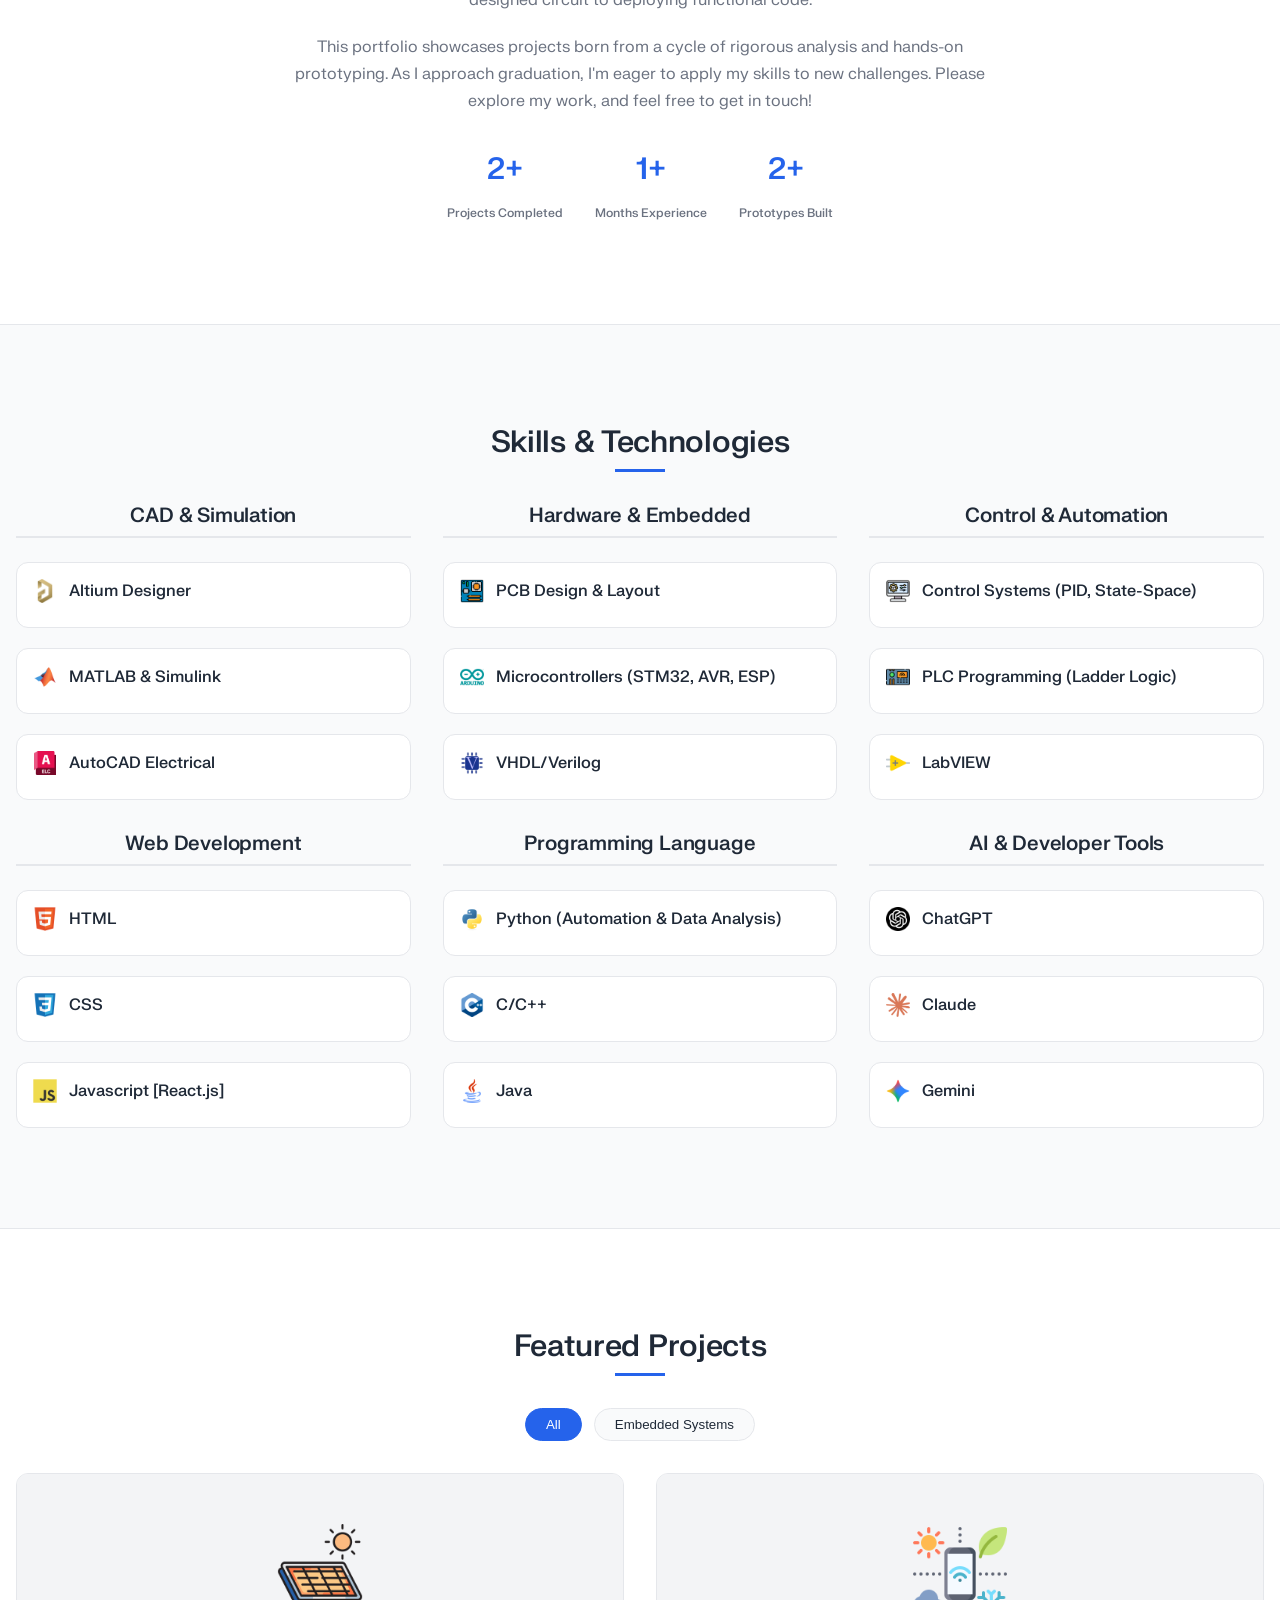
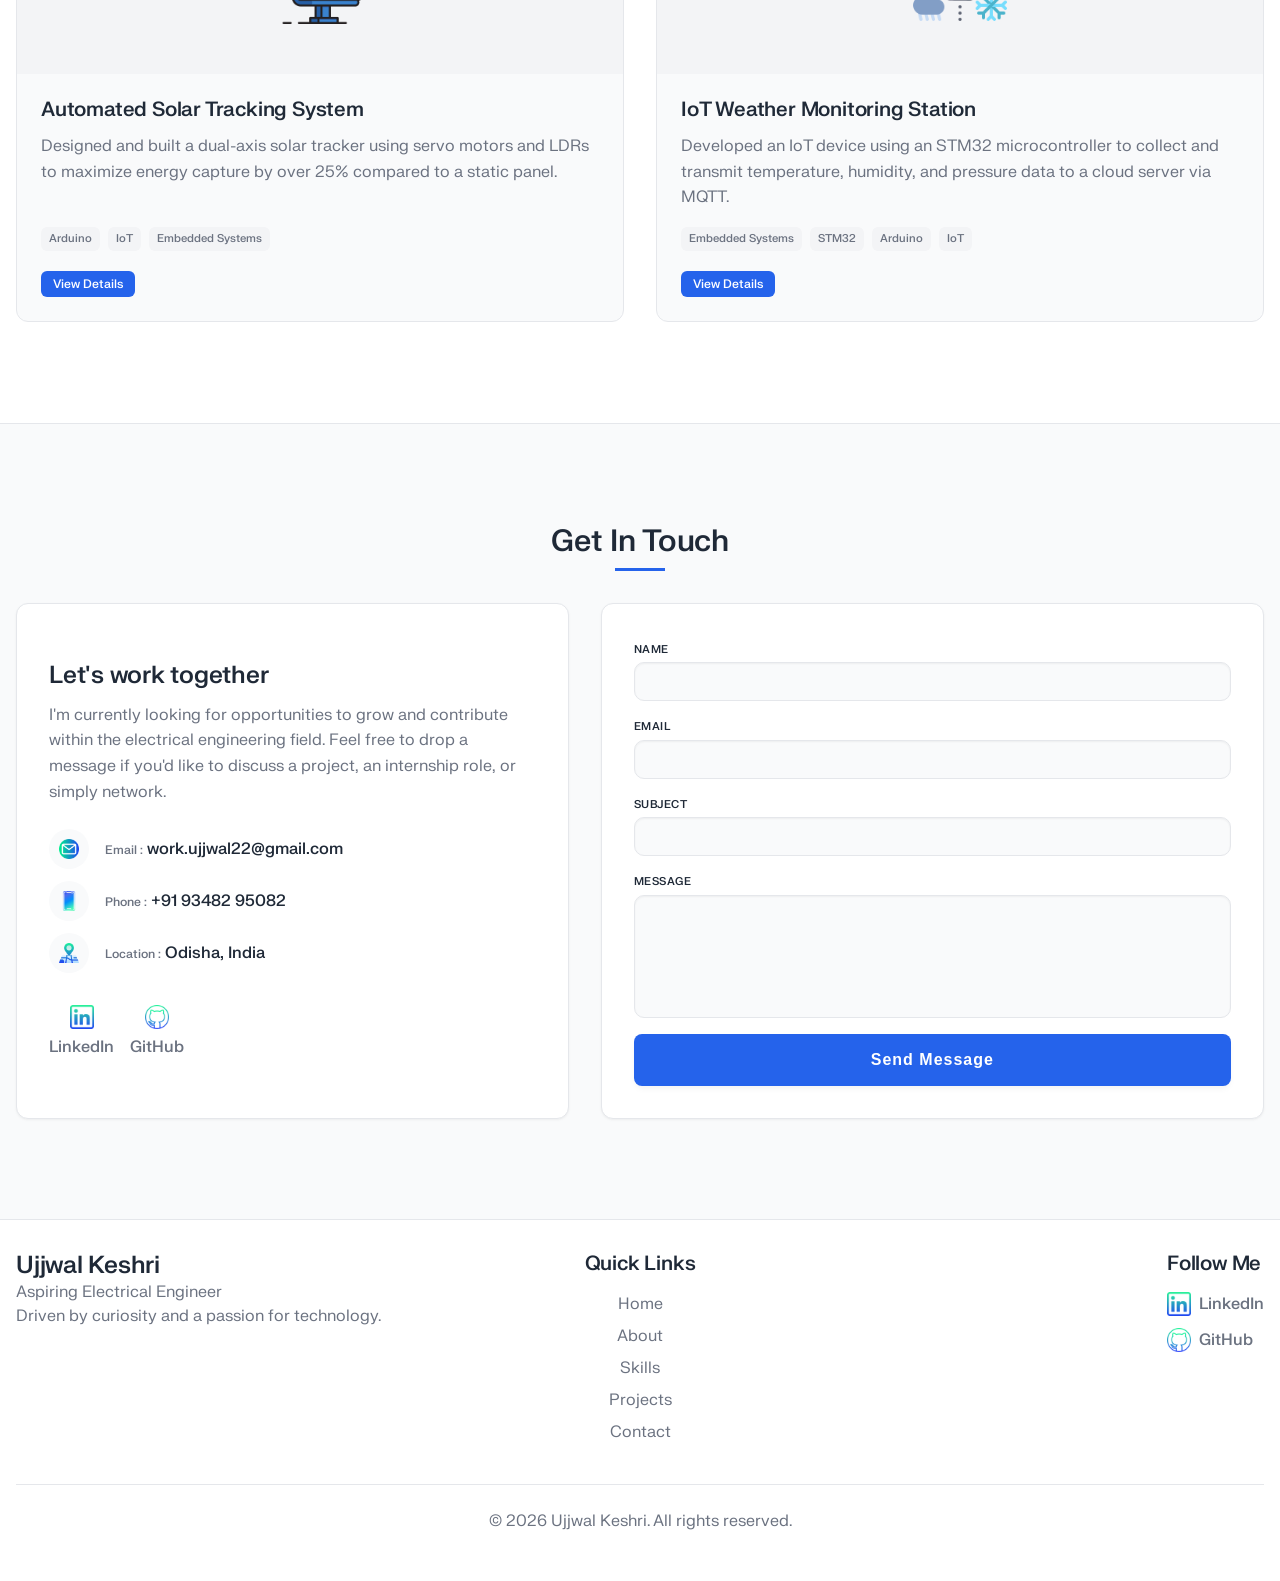
==== commit 35dd61a0: "Add files via upload" ====
--- a/index.html
+++ b/index.html
@@ -67,9 +67,6 @@
                 </li>
                 <li class="nav__item">
                     <a href="#projects" class="nav__link">Projects</a>
-                </li>
-                <li class="nav__item">
-                    <a href="#services" class="nav__link">Services</a>
                 </li>
                 <li class="nav__item">
                     <a href="#contact" class="nav__link">Contact</a>
@@ -577,47 +574,13 @@
         </div>
     </section>
 
-    <section class="services" id="services">
-        <div class="container">
-            <h2 class="section__title">Services</h2>
-            <div class="services__grid">
-                <div class="service-card">
-                    <div class="service-card__icon"><img src="resources/system.png" alt="System Design"></div>
-                    <h3 class="service-card__title">System Design</h3>
-                    <p class="service-card__description">Comprehensive electrical system design, schematic capture, and
-                        power analysis.</p>
-                </div>
-                <div class="service-card">
-                    <div class="service-card__icon"><img src="resources/pcb.png" alt="PCB Prototyping"></div>
-                    <h3 class="service-card__title">PCB Prototyping</h3>
-                    <p class="service-card__description">Custom PCB layout, fabrication, and assembly for
-                        proof-of-concept and final products.</p>
-                </div>
-                <!-- <div class="service-card">
-                    <div class="service-card__icon"><img src="resources/automation.png" alt="Control & Automation">
-                    </div>
-                    <h3 class="service-card__title">Control & Automation</h3>
-                    <p class="service-card__description">Control system modeling, simulation, and implementation for
-                        industrial automation.</p>
-                </div>
-                <div class="service-card">
-                    <div class="service-card__icon"><img src="resources/consultant.png" alt="Consulting"></div>
-                    <h3 class="service-card__title">Consulting</h3>
-                    <p class="service-card__description">Technical consultation, design reviews, and troubleshooting for
-                        electrical systems.</p>
-                </div> -->
-            </div>
-        </div>
-    </section>
-
     <section class="contact" id="contact">
         <div class="container">
             <h2 class="section__title">Get In Touch</h2>
             <div class="contact__container">
                 <div class="contact__info">
-                    <h3>Let's build something</h3>
-                    <p>Have a project in mind or a complex problem to solve? I'd love to hear about it. Send me a
-                        message and let's discuss how we can bring your ideas to life.</p>
+                    <h3>Let's work together</h3>
+                    <p>I'm currently looking for opportunities to grow and contribute within the electrical engineering field. Feel free to drop a message if you'd like to discuss a project, an internship role, or simply network.</p>
 
                     <div class="contact__details">
                         <div class="contact__item">
@@ -658,7 +621,7 @@
                     </div>
                 </div>
 
-                <form class="contact__form" id="contact-form">
+                <form class="contact__form" id="contact-form" novalidate>
                     <input type="hidden" name="access_key" value="f7c15a7a-4ddb-4a46-9fb8-ebc34a2d137b">
 
                     <div class="form-group">
@@ -692,7 +655,8 @@
             <div class="footer__content">
                 <div class="footer__info">
                     <h3>Ujjwal Keshri</h3>
-                    <p>Electrical Engineer<br>Passionate about creating</br>robust and efficient systems.</p>
+                    <p>Aspiring Electrical Engineer<br>Driven by curiosity and a passion for technology.</p>
+                    
                 </div>
                 <div class="footer__links">
                     <h4>Quick Links</h4>
@@ -701,7 +665,6 @@
                         <li><a href="#about">About</a></li>
                         <li><a href="#skills">Skills</a></li>
                         <li><a href="#projects">Projects</a></li>
-                        <li><a href="#services">Services</a></li>
                         <li><a href="#contact">Contact</a></li>
                     </ul>
                 </div>
@@ -731,13 +694,4 @@
 </body>
 
 
-</html>
-
-
-
-
-
-
-
-
-
+</html>
--- a/style.css
+++ b/style.css
@@ -24,58 +24,182 @@
 }
 
 @keyframes noise-before {
-   0% { clip: rect(61px, 9999px, 52px, 0); }
-   5% { clip: rect(33px, 9999px, 144px, 0); }
-   10% { clip: rect(121px, 9999px, 115px, 0); }
-   15% { clip: rect(144px, 9999px, 162px, 0); }
-   20% { clip: rect(62px, 9999px, 180px, 0); }
-   25% { clip: rect(34px, 9999px, 42px, 0); }
-   30% { clip: rect(147px, 9999px, 179px, 0); }
-   35% { clip: rect(99px, 9999px, 63px, 0); }
-   40% { clip: rect(188px, 9999px, 122px, 0); }
-   45% { clip: rect(154px, 9999px, 14px, 0); }
-   50% { clip: rect(63px, 9999px, 37px, 0); }
-   55% { clip: rect(161px, 9999px, 147px, 0); }
-   60% { clip: rect(109px, 9999px, 175px, 0); }
-   65% { clip: rect(157px, 9999px, 88px, 0); }
-   70% { clip: rect(173px, 9999px, 131px, 0); }
-   75% { clip: rect(62px, 9999px, 70px, 0); }
-   80% { clip: rect(24px, 9999px, 153px, 0); }
-   85% { clip: rect(138px, 9999px, 40px, 0); }
-   90% { clip: rect(79px, 9999px, 136px, 0); }
-   95% { clip: rect(25px, 9999px, 34px, 0); }
-   100% { clip: rect(173px, 9999px, 166px, 0); }
+  0% {
+    clip: rect(61px, 9999px, 52px, 0);
+  }
+
+  5% {
+    clip: rect(33px, 9999px, 144px, 0);
+  }
+
+  10% {
+    clip: rect(121px, 9999px, 115px, 0);
+  }
+
+  15% {
+    clip: rect(144px, 9999px, 162px, 0);
+  }
+
+  20% {
+    clip: rect(62px, 9999px, 180px, 0);
+  }
+
+  25% {
+    clip: rect(34px, 9999px, 42px, 0);
+  }
+
+  30% {
+    clip: rect(147px, 9999px, 179px, 0);
+  }
+
+  35% {
+    clip: rect(99px, 9999px, 63px, 0);
+  }
+
+  40% {
+    clip: rect(188px, 9999px, 122px, 0);
+  }
+
+  45% {
+    clip: rect(154px, 9999px, 14px, 0);
+  }
+
+  50% {
+    clip: rect(63px, 9999px, 37px, 0);
+  }
+
+  55% {
+    clip: rect(161px, 9999px, 147px, 0);
+  }
+
+  60% {
+    clip: rect(109px, 9999px, 175px, 0);
+  }
+
+  65% {
+    clip: rect(157px, 9999px, 88px, 0);
+  }
+
+  70% {
+    clip: rect(173px, 9999px, 131px, 0);
+  }
+
+  75% {
+    clip: rect(62px, 9999px, 70px, 0);
+  }
+
+  80% {
+    clip: rect(24px, 9999px, 153px, 0);
+  }
+
+  85% {
+    clip: rect(138px, 9999px, 40px, 0);
+  }
+
+  90% {
+    clip: rect(79px, 9999px, 136px, 0);
+  }
+
+  95% {
+    clip: rect(25px, 9999px, 34px, 0);
+  }
+
+  100% {
+    clip: rect(173px, 9999px, 166px, 0);
+  }
 }
 
 @keyframes noise-after {
-   0% { clip: rect(26px, 9999px, 33px, 0); }
-   5% { clip: rect(140px, 9999px, 198px, 0); }
-   10% { clip: rect(184px, 9999px, 89px, 0); }
-   15% { clip: rect(121px, 9999px, 6px, 0); }
-   20% { clip: rect(181px, 9999px, 99px, 0); }
-   25% { clip: rect(154px, 9999px, 133px, 0); }
-   30% { clip: rect(134px, 9999px, 169px, 0); }
-   35% { clip: rect(26px, 9999px, 187px, 0); }
-   40% { clip: rect(147px, 9999px, 137px, 0); }
-   45% { clip: rect(31px, 9999px, 52px, 0); }
-   50% { clip: rect(191px, 9999px, 109px, 0); }
-   55% { clip: rect(74px, 9999px, 54px, 0); }
-   60% { clip: rect(145px, 9999px, 75px, 0); }
-   65% { clip: rect(153px, 9999px, 198px, 0); }
-   70% { clip: rect(99px, 9999px, 136px, 0); }
-   75% { clip: rect(118px, 9999px, 192px, 0); }
-   80% { clip: rect(1px, 9999px, 83px, 0); }
-   85% { clip: rect(145px, 9999px, 98px, 0); }
-   90% { clip: rect(121px, 9999px, 154px, 0); }
-   95% { clip: rect(156px, 9999px, 44px, 0); }
-   100% { clip: rect(67px, 9999px, 122px, 0); }
+  0% {
+    clip: rect(26px, 9999px, 33px, 0);
+  }
+
+  5% {
+    clip: rect(140px, 9999px, 198px, 0);
+  }
+
+  10% {
+    clip: rect(184px, 9999px, 89px, 0);
+  }
+
+  15% {
+    clip: rect(121px, 9999px, 6px, 0);
+  }
+
+  20% {
+    clip: rect(181px, 9999px, 99px, 0);
+  }
+
+  25% {
+    clip: rect(154px, 9999px, 133px, 0);
+  }
+
+  30% {
+    clip: rect(134px, 9999px, 169px, 0);
+  }
+
+  35% {
+    clip: rect(26px, 9999px, 187px, 0);
+  }
+
+  40% {
+    clip: rect(147px, 9999px, 137px, 0);
+  }
+
+  45% {
+    clip: rect(31px, 9999px, 52px, 0);
+  }
+
+  50% {
+    clip: rect(191px, 9999px, 109px, 0);
+  }
+
+  55% {
+    clip: rect(74px, 9999px, 54px, 0);
+  }
+
+  60% {
+    clip: rect(145px, 9999px, 75px, 0);
+  }
+
+  65% {
+    clip: rect(153px, 9999px, 198px, 0);
+  }
+
+  70% {
+    clip: rect(99px, 9999px, 136px, 0);
+  }
+
+  75% {
+    clip: rect(118px, 9999px, 192px, 0);
+  }
+
+  80% {
+    clip: rect(1px, 9999px, 83px, 0);
+  }
+
+  85% {
+    clip: rect(145px, 9999px, 98px, 0);
+  }
+
+  90% {
+    clip: rect(121px, 9999px, 154px, 0);
+  }
+
+  95% {
+    clip: rect(156px, 9999px, 44px, 0);
+  }
+
+  100% {
+    clip: rect(67px, 9999px, 122px, 0);
+  }
 }
 
 /* ===== Font Set ====== */
 @font-face {
   font-family: 'FKGroteskNeue';
   src: url('fonts/FKGroteskNeue.woff2') format('woff2'),
-       url('fonts/FKGroteskNeue.woff') format('woff');
+    url('fonts/FKGroteskNeue.woff') format('woff');
   font-display: swap;
 }
 
@@ -211,7 +335,7 @@
   --shadow-inset-sm: inset 0 1px 0 rgba(255, 255, 255, 0.15),
     inset 0 -1px 0 rgba(0, 0, 0, 0.03);
   --color-btn-secondary-hover-text: var(--color-black);
-  --toggle-colour:var(--color-white);
+  --toggle-colour: var(--color-white);
 }
 
 /* ===== Dark mode colors ====== */
@@ -237,7 +361,7 @@
   --shadow-inset-sm: inset 0 1px 0 rgba(255, 255, 255, 0.1),
     inset 0 -1px 0 rgba(0, 0, 0, 0.15);
   --color-btn-secondary-hover-text: var(--color-white);
-  --toggle-colour:var(--color-gray-400);
+  --toggle-colour: var(--color-gray-400);
 }
 
 /* ===== Base styles ====== */
@@ -403,6 +527,7 @@
 }
 
 /* ===== Form elements ====== */
+/* ===== Form elements ====== */
 .form-control {
   display: block;
   width: 100%;
@@ -411,9 +536,12 @@
   line-height: 1.5;
   color: var(--color-text);
   background-color: var(--color-surface);
+  /* Changed back to surface so it stands out against the tile */
   border: 1px solid var(--color-border);
-  border-radius: var(--radius-base);
-  transition: border-color var(--anim-duration-fast) var(--anim-ease-standard), box-shadow var(--anim-duration-fast) var(--anim-ease-standard);
+  border-radius: var(--radius-md);
+  box-shadow: inset 0 1px 2px rgba(0, 0, 0, 0.05);
+  /* Added a slight inner shadow for depth */
+  transition: all var(--anim-duration-normal) var(--anim-ease-standard);
   -webkit-appearance: none;
   -moz-appearance: none;
 }
@@ -421,23 +549,32 @@
 textarea.form-control {
   font-family: var(--font-family-base);
   font-size: var(--font-size-base);
+  resize: none;
+  min-height: 100px;
+  /* Kept the message box slightly compact */
 }
 
 .form-control:focus {
   border-color: var(--color-primary);
   outline: 0;
-  box-shadow: var(--shadow-focus);
+  box-shadow: 0 0 0 4px rgba(var(--color-blue-500-rgb), 0.15), var(--shadow-sm);
+  transform: translateY(-2px);
 }
 
 .form-label {
-  display: block;
-  margin-bottom: var(--space-8);
-  font-weight: var(--font-weight-medium);
+  display: inline-block;
+  margin-bottom: var(--space-4);
+  /* Squeezed the label closer to the input box */
+  font-weight: var(--font-weight-semibold);
   font-size: var(--font-size-sm);
+  color: var(--color-text);
+  letter-spacing: 0.5px;
+  text-transform: uppercase;
 }
 
 .form-group {
   margin-bottom: var(--space-16);
+  /* Squeezed the gap between the different fields */
 }
 
 /* ===== Container layout ====== */
@@ -513,6 +650,7 @@
   font-family: 'Orbitron', sans-serif;
   letter-spacing: 1px;
 }
+
 .nav__menu {
   display: flex;
   list-style: none;
@@ -594,75 +732,79 @@
 }
 
 .switch-wrapper input[type="checkbox"] {
-   visibility: hidden;
-   display: none;
+  visibility: hidden;
+  display: none;
 }
 
 .switch-wrapper .toggle {
-   position: relative;
-   display: block;
-   width: 42px;
-   height: 24px;
-   cursor: url('resources/default-cursor.png') 0 0, pointer;
-   -webkit-tap-highlight-color: transparent;
-   transform: translate3d(0, 0, 0);
+  position: relative;
+  display: block;
+  width: 42px;
+  height: 24px;
+  cursor: url('resources/default-cursor.png') 0 0, pointer;
+  -webkit-tap-highlight-color: transparent;
+  transform: translate3d(0, 0, 0);
 }
 
 .switch-wrapper .toggle:before {
-   content: "";
-   position: relative;
-   top: 1px;
-   left: 1px;
-   width: 40px;
-   height: 22px;
-   display: block;
-   background: var(--color-gray-800); /* Adapted for theme */
-   border-radius: 16px;
-   transition: background 0.2s ease;
+  content: "";
+  position: relative;
+  top: 1px;
+  left: 1px;
+  width: 40px;
+  height: 22px;
+  display: block;
+  background: var(--color-gray-800);
+  /* Adapted for theme */
+  border-radius: 16px;
+  transition: background 0.2s ease;
 }
 
 .switch-wrapper .toggle span {
-   position: absolute;
-   top: 0;
-   left: 0;
-   width: 24px;
-   height: 24px;
-   display: block;
-   background: var(--toggle-colour);
-   border-radius: 50%;
-   box-shadow: 0 2px 6px rgba(154,153,153,0.75);
-   transition: all 0.2s ease;
+  position: absolute;
+  top: 0;
+  left: 0;
+  width: 24px;
+  height: 24px;
+  display: block;
+  background: var(--toggle-colour);
+  border-radius: 50%;
+  box-shadow: 0 2px 6px rgba(154, 153, 153, 0.75);
+  transition: all 0.2s ease;
 }
 
 .switch-wrapper .toggle span svg {
-   width: 10px;
-   height: 10px;
-   margin: 7px;
-   fill: none;
+  width: 10px;
+  height: 10px;
+  margin: 7px;
+  fill: none;
 }
 
 .switch-wrapper .toggle span svg path {
-   stroke: var(--color-gray-900); /* Adapted for theme */
-   stroke-width: 2;
-   stroke-linecap: round;
-   stroke-linejoin: round;
-   stroke-dasharray: 24;
-   stroke-dashoffset: 0;
-   transition: all 0.5s linear;
-}
-
-.switch-wrapper input[type="checkbox"]:checked + .toggle:before {
-   background: var(--color-primary); /* Adapted for theme */
-}
-
-.switch-wrapper input[type="checkbox"]:checked + .toggle span {
-   transform: translateX(18px);
-}
-
-.switch-wrapper input[type="checkbox"]:checked + .toggle span path {
-   stroke: var(--color-primary); /* Adapted for theme */
-   stroke-dasharray: 25;
-   stroke-dashoffset: 25;
+  stroke: var(--color-gray-900);
+  /* Adapted for theme */
+  stroke-width: 2;
+  stroke-linecap: round;
+  stroke-linejoin: round;
+  stroke-dasharray: 24;
+  stroke-dashoffset: 0;
+  transition: all 0.5s linear;
+}
+
+.switch-wrapper input[type="checkbox"]:checked+.toggle:before {
+  background: var(--color-primary);
+  /* Adapted for theme */
+}
+
+.switch-wrapper input[type="checkbox"]:checked+.toggle span {
+  transform: translateX(18px);
+}
+
+.switch-wrapper input[type="checkbox"]:checked+.toggle span path {
+  stroke: var(--color-primary);
+  /* Adapted for theme */
+  stroke-dasharray: 25;
+  stroke-dashoffset: 25;
 }
 
 /* ===== General Section Styling ====== */
@@ -1422,59 +1564,11 @@
   margin-top: auto;
 }
 
-/* ===== Services Section ====== */
-.services {
-  background-color: var(--color-surface);
-}
-
-.services__grid {
-  display: grid;
-  grid-template-columns: repeat(auto-fit, minmax(250px, 1fr));
-  gap: var(--space-32);
-  perspective: 1000px;
-}
-
-.service-card {
-  background: var(--color-background);
-  border: 1px solid var(--color-border);
-  padding: var(--space-32);
-  border-radius: var(--radius-lg);
-  text-align: center;
-}
-
-.service-card__icon {
-  width: 50px;
-  height: 50px;
-  margin: 0 auto var(--space-24);
-  display: flex;
-  align-items: center;
-  justify-content: center;
-  transition: transform 0.3s ease;
-}
-
-.service-card__icon img {
-  max-width: 100%;
-  height: auto;
-}
-
-.service-card__title {
-  font-size: var(--font-size-xl);
-  margin-bottom: var(--space-16);
-  color: var(--color-text);
-}
-
-.service-card__description {
-  color: var(--color-text-secondary);
-  line-height: 1.6;
-}
-
-.project-card:hover .project-placeholder,
-.service-card:hover .service-card__icon {
+.project-card:hover .project-placeholder {
   transform: scale(1.2);
 }
 
-.project-card,
-.service-card {
+.project-card {
   transition:
     transform 0.35s cubic-bezier(.18, .89, .32, 1.28),
     box-shadow 0.3s;
@@ -1484,9 +1578,7 @@
 }
 
 .project-card:hover,
-.project-card:focus-visible,
-.service-card:hover,
-.service-card:focus-visible {
+.project-card:focus-visible {
   transform:
     perspective(700px) scale(1.06) rotateX(10deg) rotateY(-8deg);
   box-shadow:
@@ -1496,29 +1588,58 @@
 }
 
 /* ===== Contact Section ====== */
+/* ===== Contact Section ====== */
+.contact {
+  background-color: var(--color-surface);
+}
+
 .contact__container {
   display: grid;
   grid-template-columns: 1fr 1.2fr;
   gap: var(--space-32);
+  align-items: stretch;
+  /* This ensures both tiles stretch to be the exact same height */
+}
+
+/* 1. Left Tile: Contact Info */
+.contact__info {
+  background: var(--color-background);
+  padding: var(--space-32);
+  border-radius: var(--radius-lg);
+  border: 1px solid var(--color-border);
+  box-shadow: var(--shadow-sm);
+  display: flex;
+  flex-direction: column;
+  justify-content: center;
+  /* This perfectly centers your details vertically inside the tile */
+}
+
+/* 2. Right Tile: The Form */
+.contact__form {
+  background: var(--color-background);
+  padding: var(--space-32);
+  border-radius: var(--radius-lg);
+  border: 1px solid var(--color-border);
+  box-shadow: var(--shadow-sm);
 }
 
 .contact__info h3 {
   font-size: var(--font-size-2xl);
-  margin-bottom: var(--space-16);
+  margin-bottom: var(--space-12);
   color: var(--color-text);
 }
 
 .contact__info>p {
   font-size: var(--font-size-base);
   line-height: 1.6;
-  margin-bottom: var(--space-32);
+  margin-bottom: var(--space-24);
 }
 
 .contact__item {
   display: flex;
   align-items: center;
   gap: var(--space-16);
-  margin-bottom: var(--space-20);
+  margin-bottom: var(--space-12);
 }
 
 .contact__icon {
@@ -1554,7 +1675,7 @@
 .contact__social {
   display: flex;
   gap: var(--space-16);
-  margin-top: var(--space-32);
+  margin-top: var(--space-20);
 }
 
 .contact__item:hover .contact__icon,
@@ -1598,6 +1719,20 @@
   transform: scale(1.15);
 }
 
+.contact__form .btn {
+  padding: 14px 24px;
+  font-size: var(--font-size-md);
+  font-weight: var(--font-weight-bold);
+  letter-spacing: 1px;
+  margin-top: var(--space-8);
+  box-shadow: var(--shadow-md);
+}
+
+.contact__form .btn:hover {
+  transform: translateY(-3px);
+  box-shadow: var(--shadow-lg);
+}
+
 .error-message {
   display: block;
   color: var(--color-error);
@@ -1608,7 +1743,8 @@
 
 /* Footer */
 .footer {
-  background: var(--color-surface);
+  background: var(--color-background);
+  /* Changed from var(--color-surface) to continue the alternating pattern */
   border-top: 1px solid var(--color-border);
   padding: var(--space-32) 0;
 }
@@ -1619,7 +1755,6 @@
   align-items: flex-start;
   margin-bottom: var(--space-32);
 }
-
 
 .footer__links {
   display: flex;
@@ -1765,9 +1900,7 @@
 @media (max-width: 768px) {
 
   .project-card:hover,
-  .project-card:focus-visible,
-  .service-card:hover,
-  .service-card:focus-visible {
+  .project-card:focus-visible {
     transform: none;
     box-shadow: none;
     z-index: 1;
@@ -1846,8 +1979,7 @@
   }
 
   .skills__container,
-  .projects__grid,
-  .services__grid {
+  .projects__grid {
     grid-template-columns: 1fr;
   }
 
@@ -2104,7 +2236,6 @@
 .loader__brand .glitch {
   position: relative;
   z-index: 1;
-  /* Font styles like family, size, and weight are inherited from existing rules */
 }
 
 .loader__brand .glitch:before,
@@ -2116,7 +2247,6 @@
   width: 100%;
   overflow: hidden;
   clip: rect(0, 900px, 0, 0);
-  /* Use CSS variables to match the site's theme */
   color: var(--color-text);
   background-color: var(--color-background);
 }
@@ -2130,3 +2260,42 @@
   left: 2px;
   animation: noise-after 2s infinite linear alternate-reverse;
 }
+
+/* ===== Ultimate Form Squeeze & Inline Errors ===== */
+
+/* 1. Make the container hold the floating error message */
+.form-group {
+  position: relative !important;
+  margin-bottom: 12px !important;
+}
+/* 2. Float the error message to the top right, exactly level with the label! */
+.error-message {
+  position: absolute !important;
+  top: 0 !important;
+  right: 0 !important;
+  margin: 0 !important;
+  height: auto !important;
+  min-height: 0 !important;
+  font-size: 10px !important;
+  line-height: 1.5 !important;
+  text-align: right;
+}
+/* 3. Keep the labels compact */
+.form-label {
+  display: inline-block;
+  margin-bottom: 4px !important;
+  font-size: 11px !important;
+}
+/* 4. Keep inputs thin and sleek */
+.form-control {
+  padding: 8px 12px !important;
+  font-size: 14px !important;
+}
+/* 5. Keep the message box reasonably short */
+textarea.form-control {
+  min-height: 70px !important;
+}
+/* 6. Tighten the gap above the Send button */
+.contact__form .btn {
+  margin-top: 4px !important;
+}
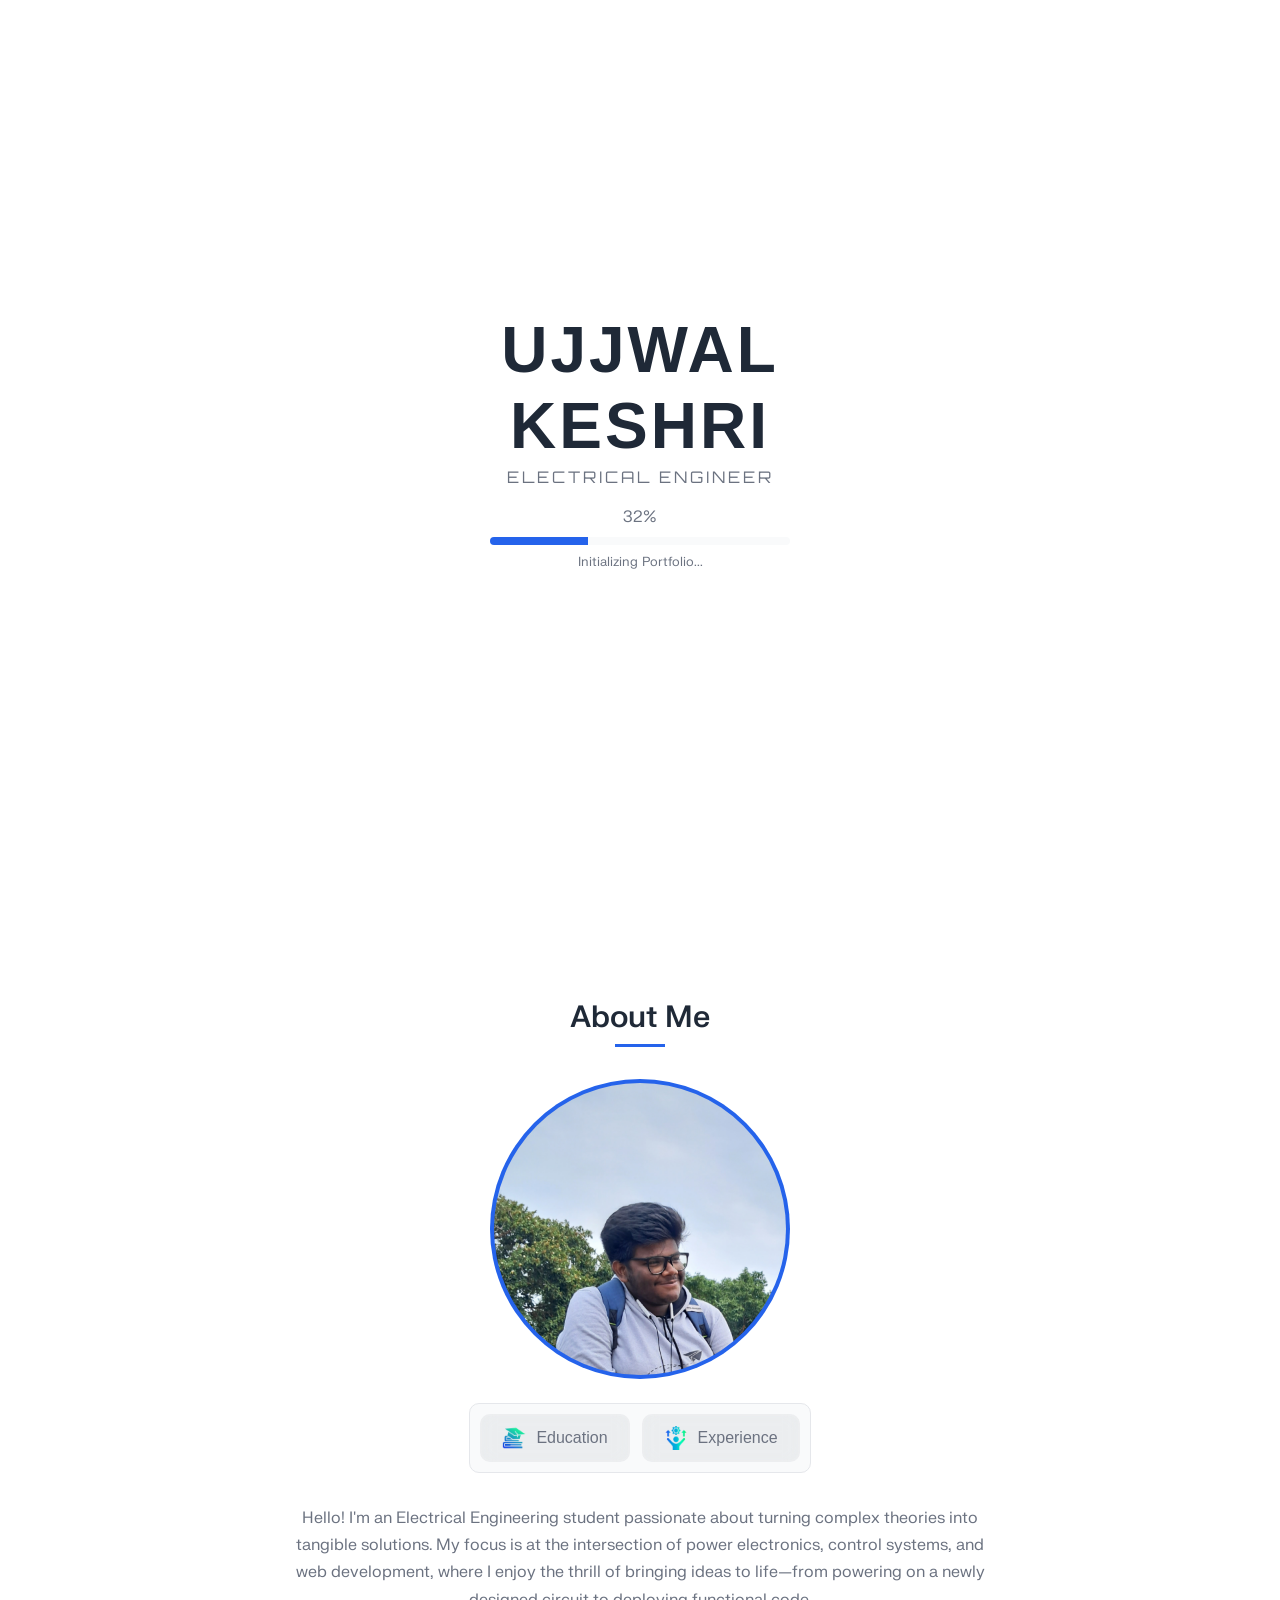
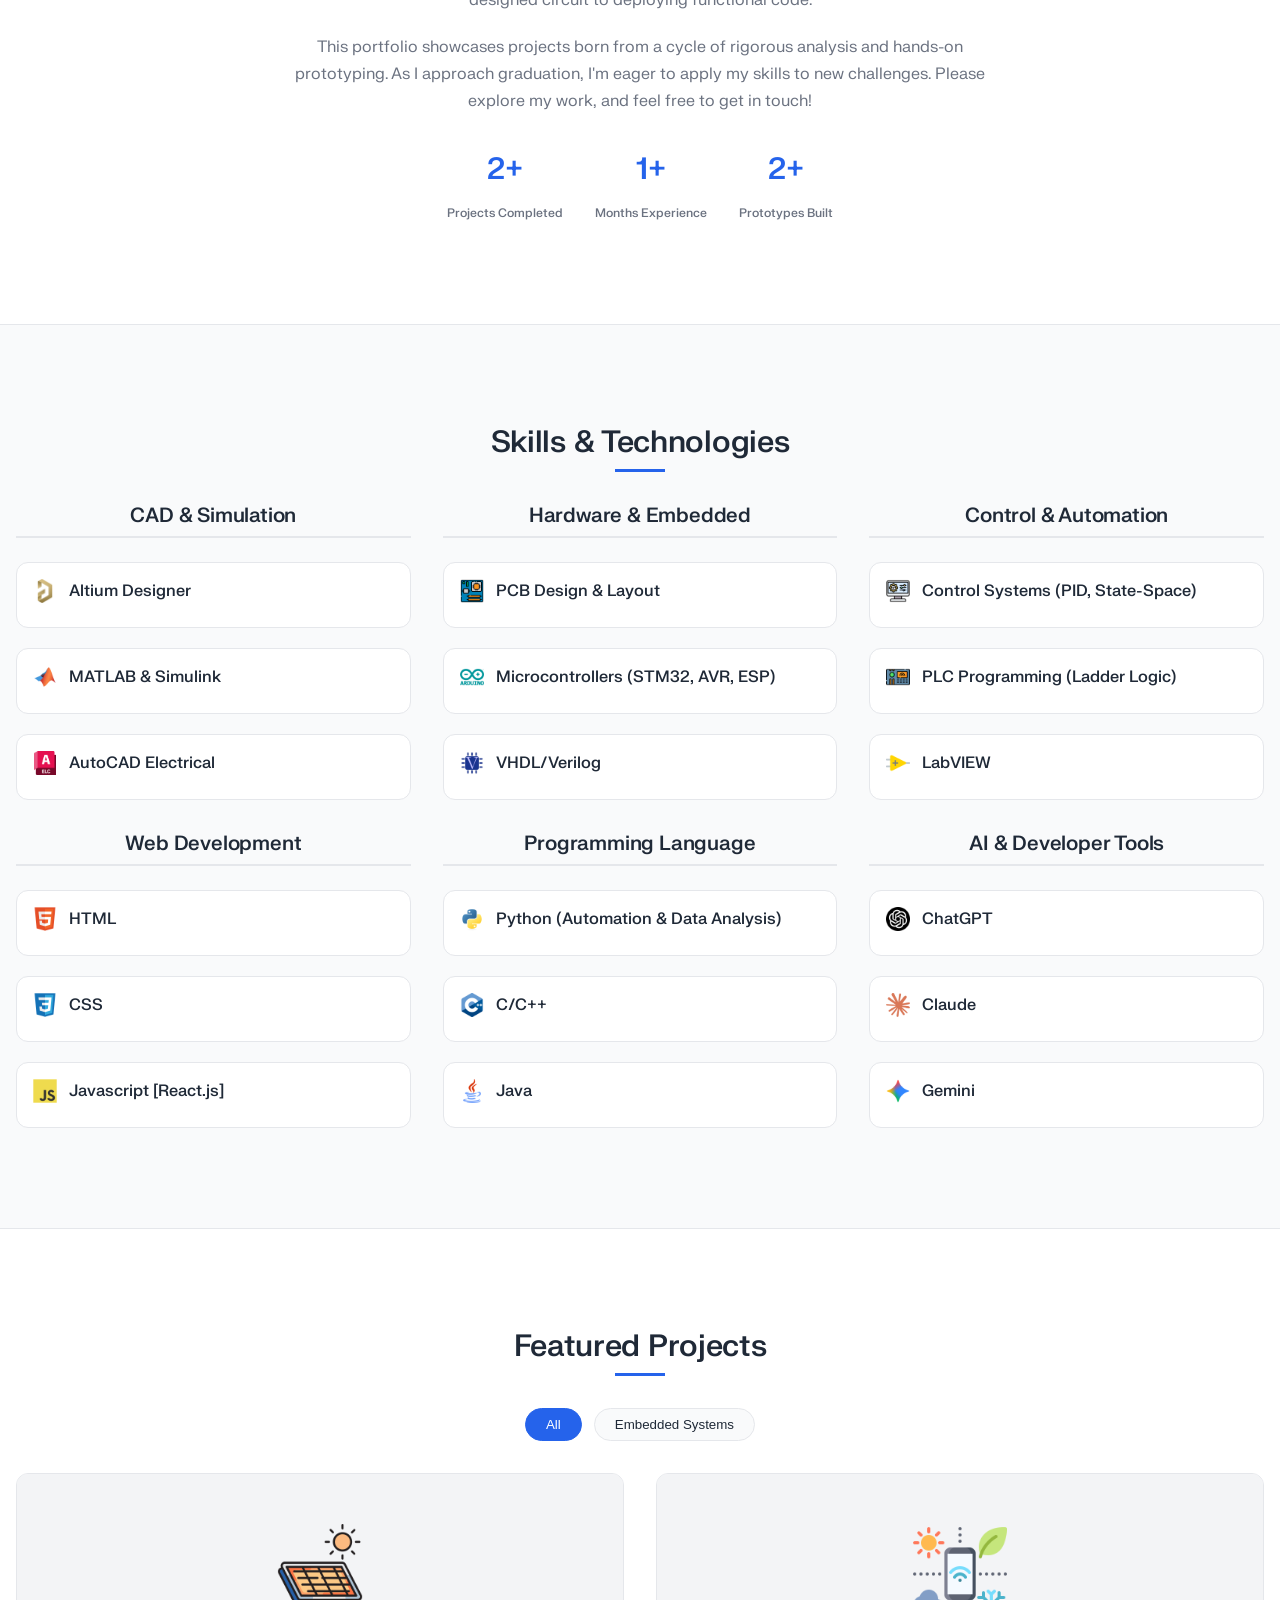
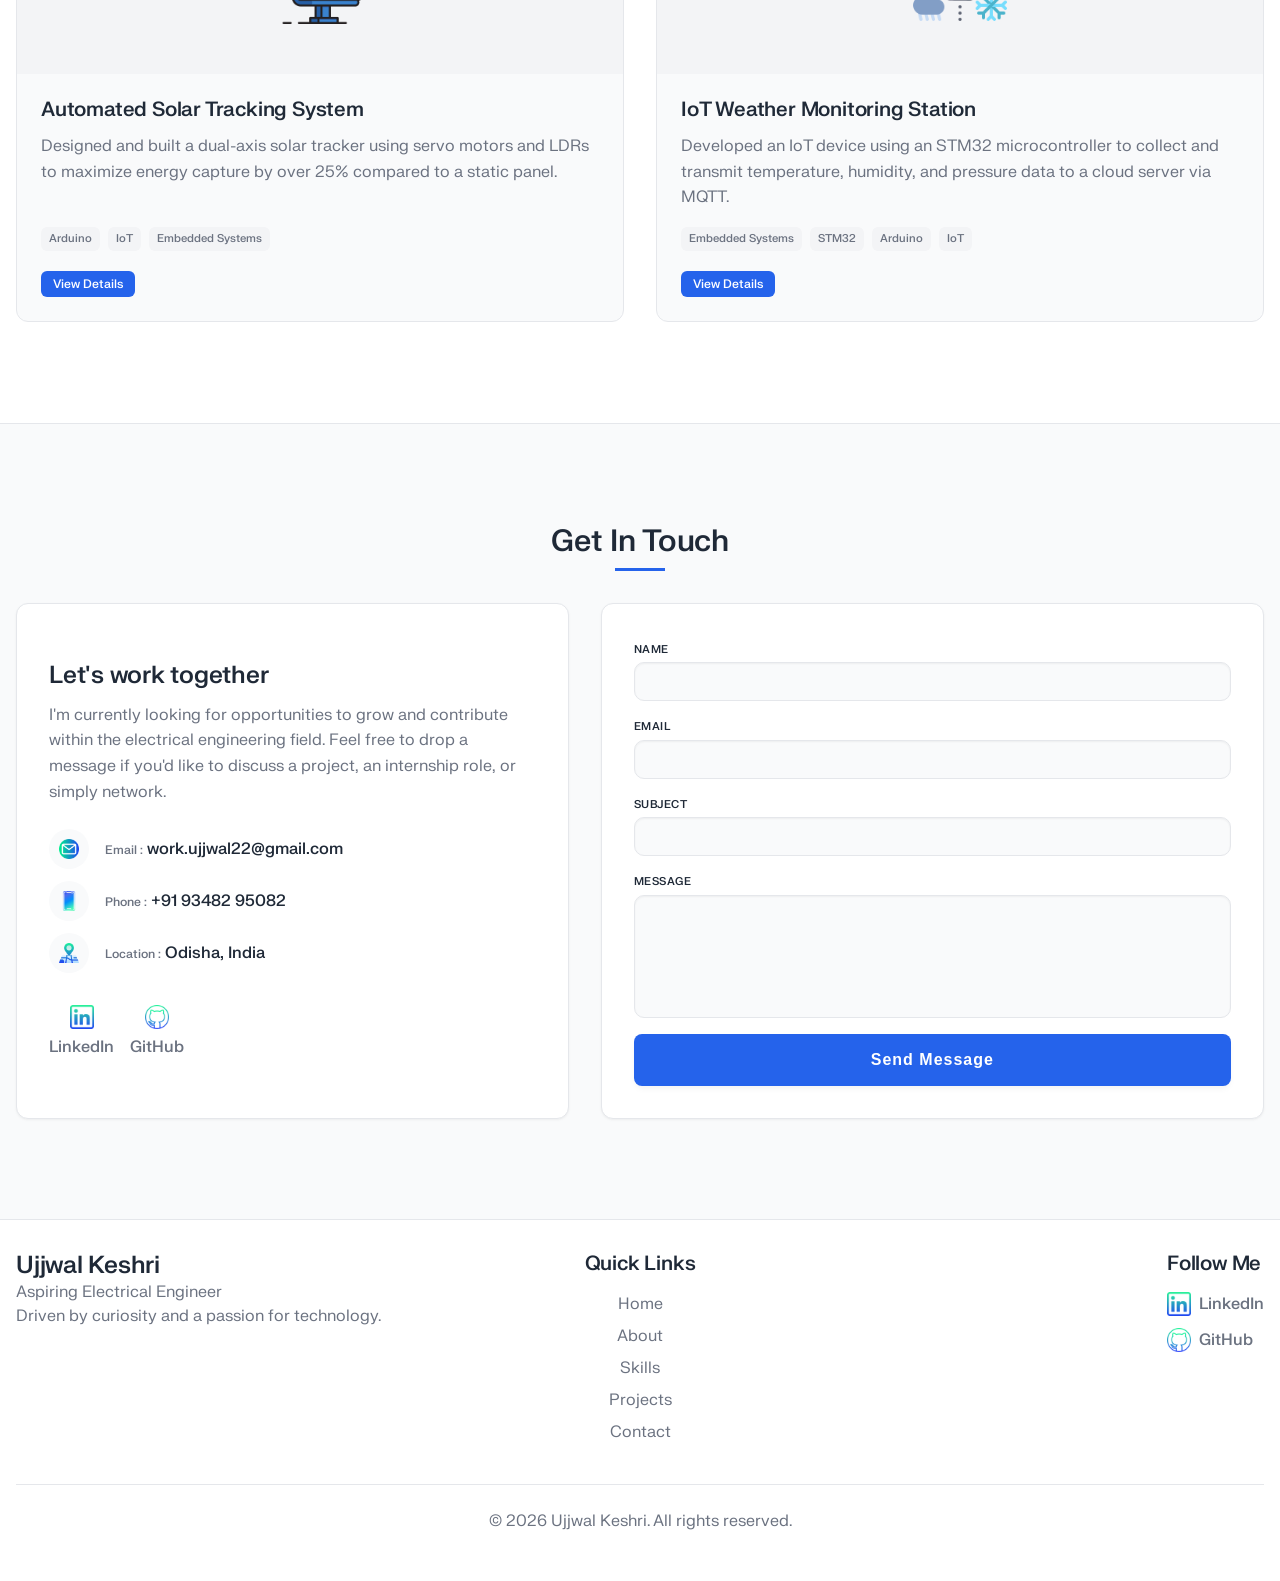
==== commit 63dd50fc: "Update index.html" ====
--- a/index.html
+++ b/index.html
@@ -199,7 +199,7 @@
                                     Bhubaneshwar, Odisha</p>
                                 <p class="timeline__date">Sept 2023 - June 2027</p>
                                 <ul class="timeline__description">
-                                    <p>CGPA: 8.6/10 (Until 4th Semester)</p>
+                                    <p>CGPA: 8.52/10 (Until 5th Semester)</p>
                                 </ul>
                             </div>
                             <div class="timeline__item">
@@ -694,4 +694,4 @@
 </body>
 
 
-</html>+</html>
